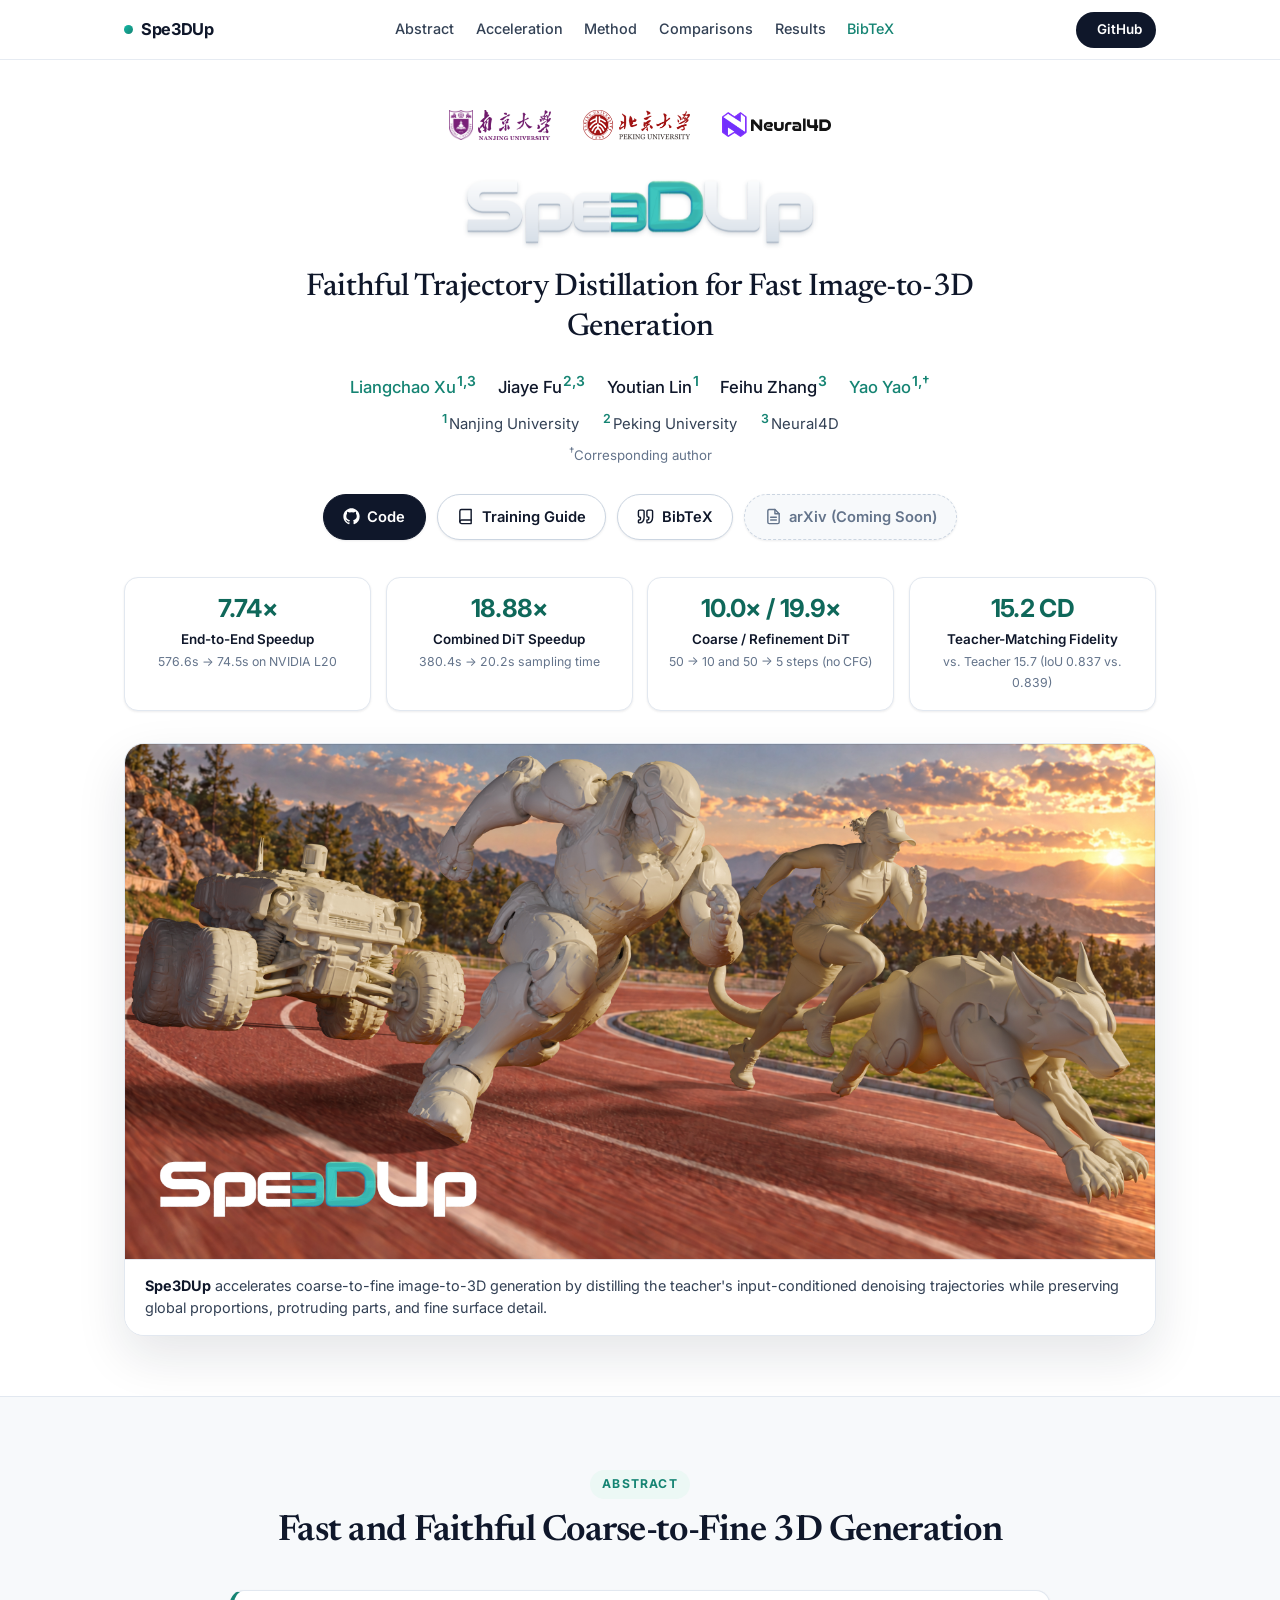
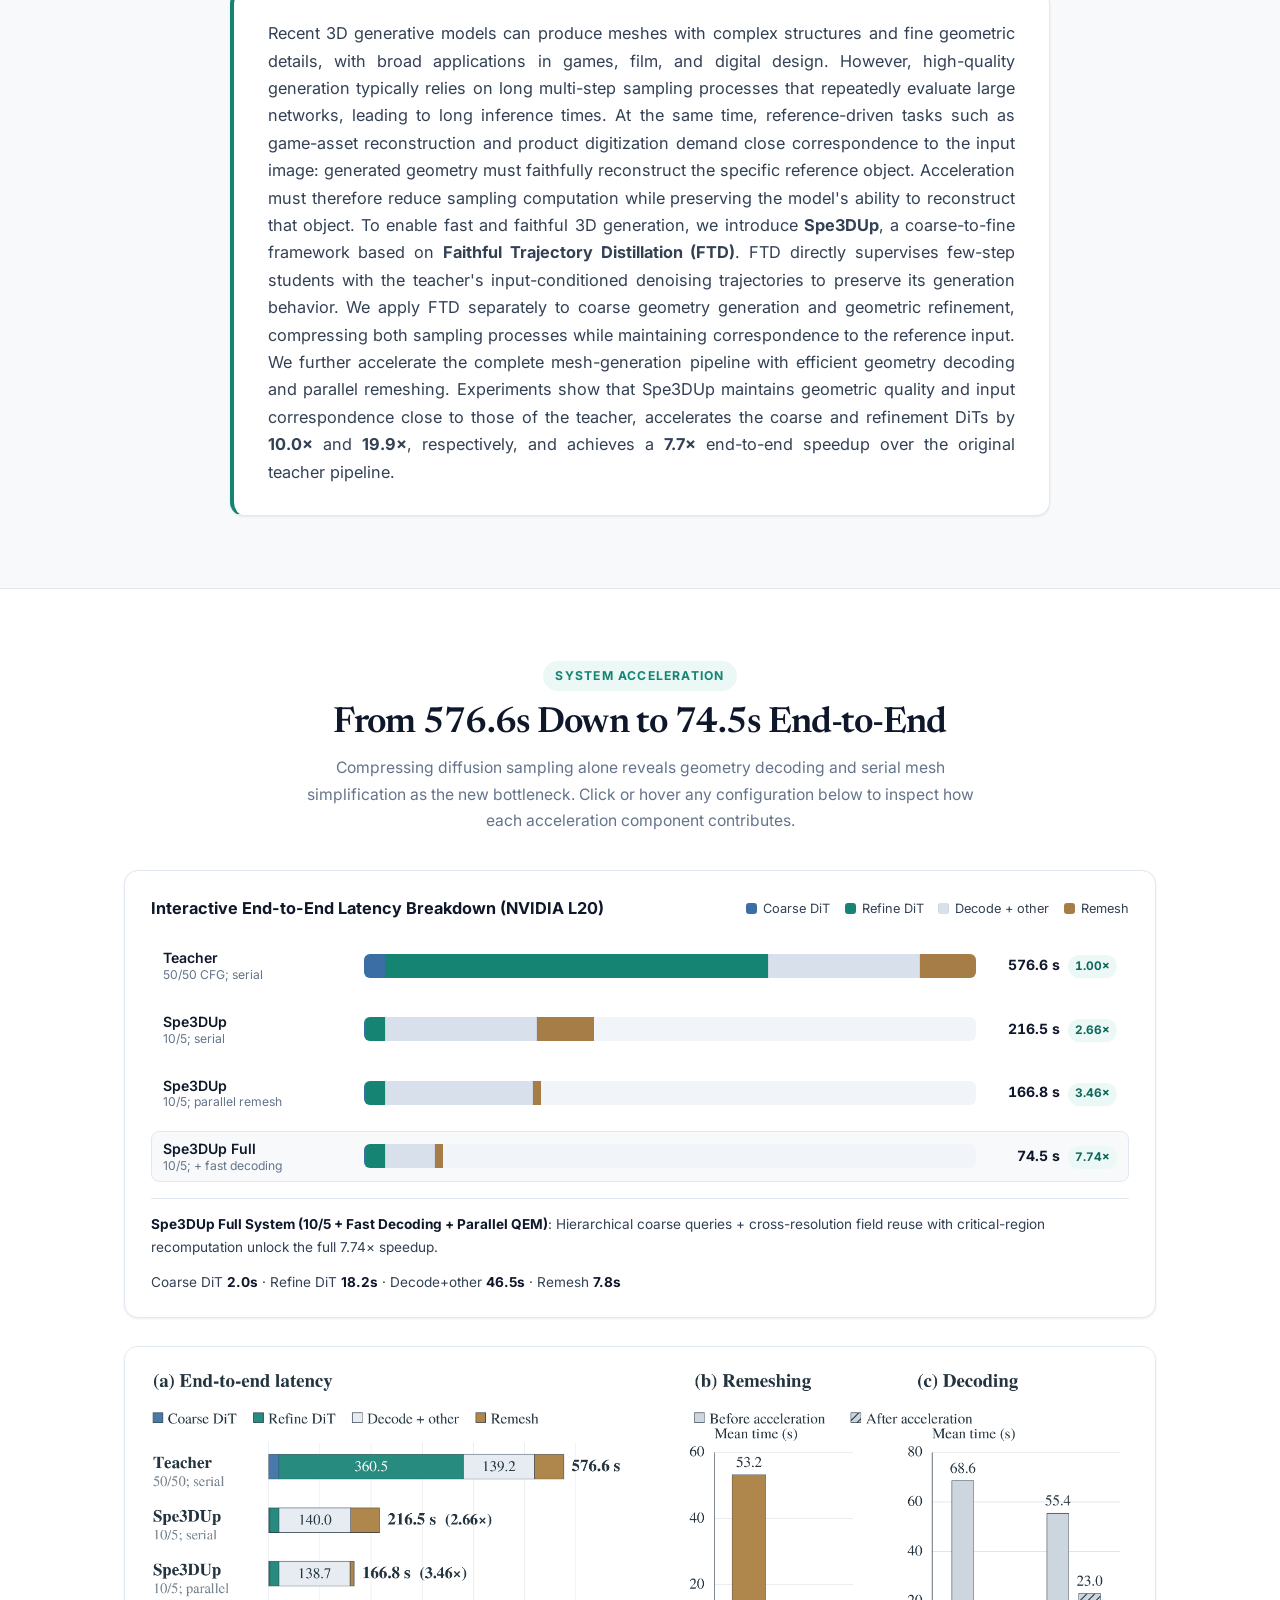
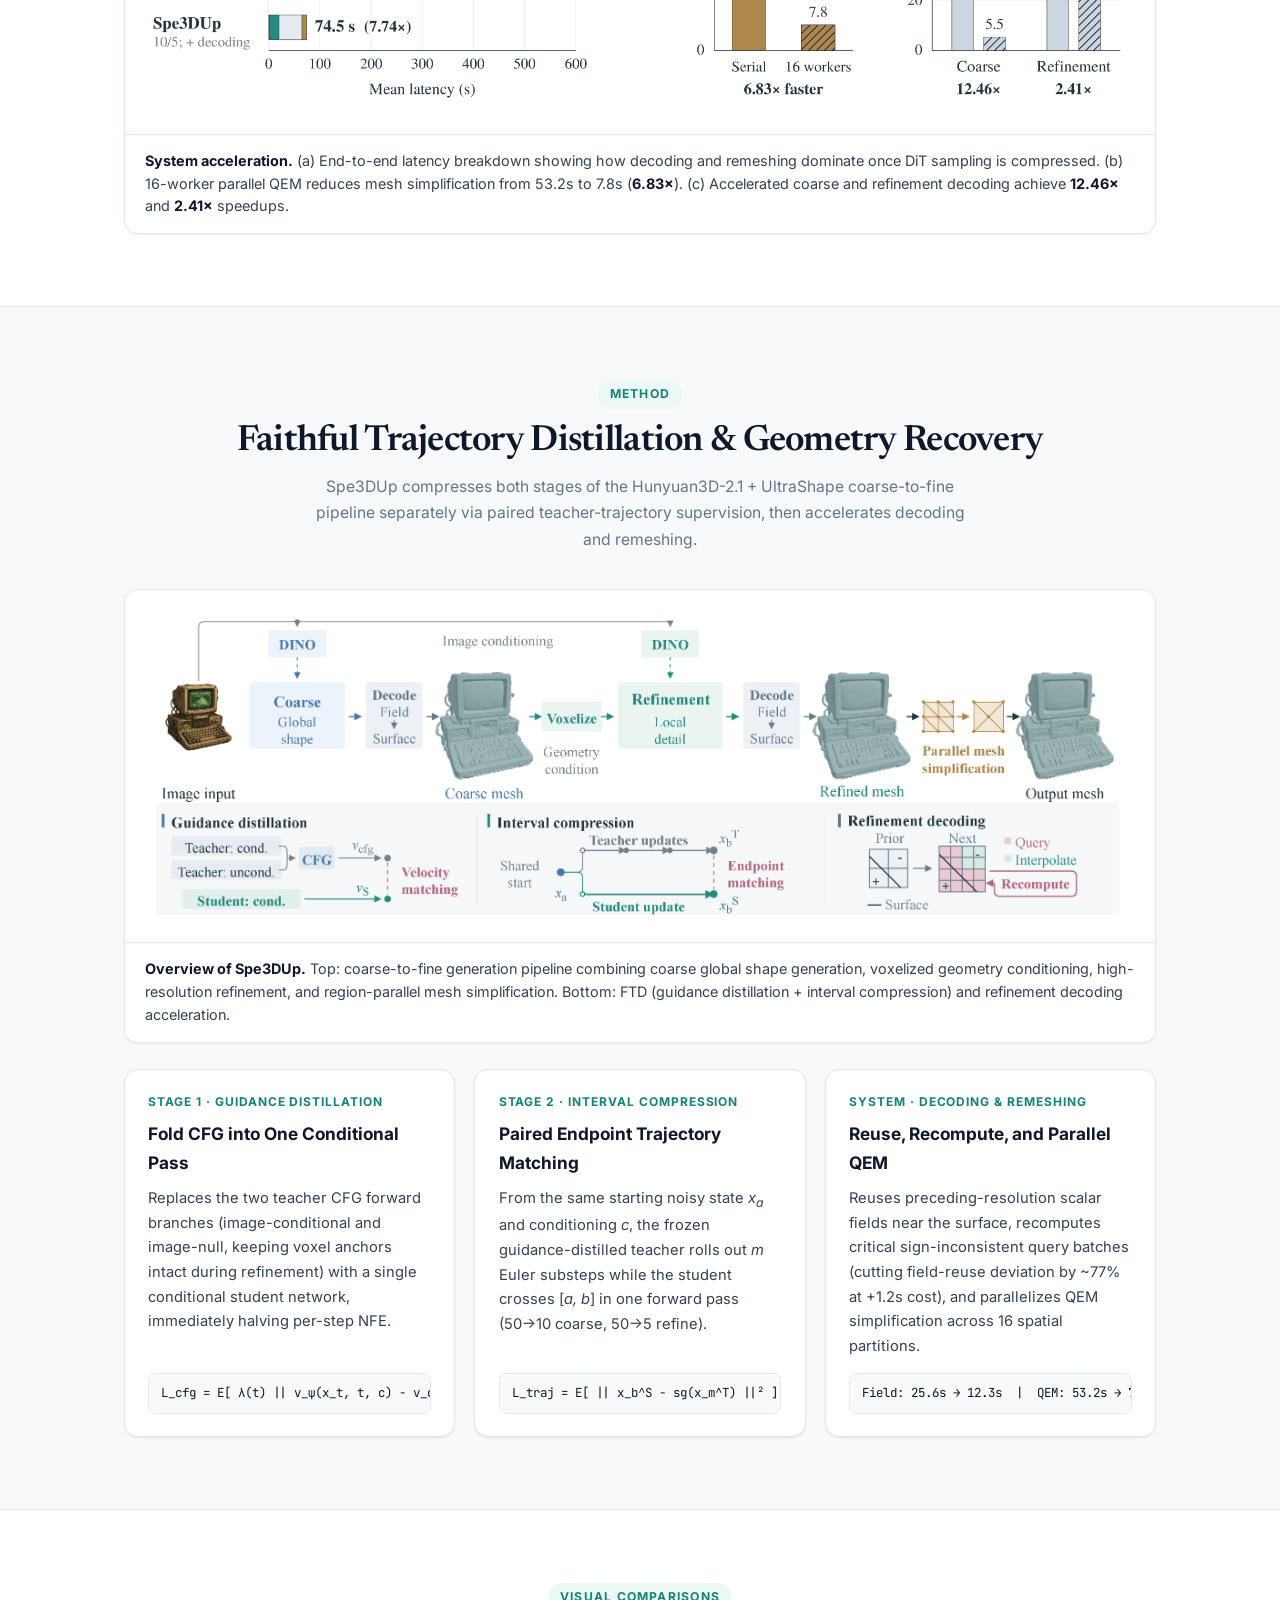
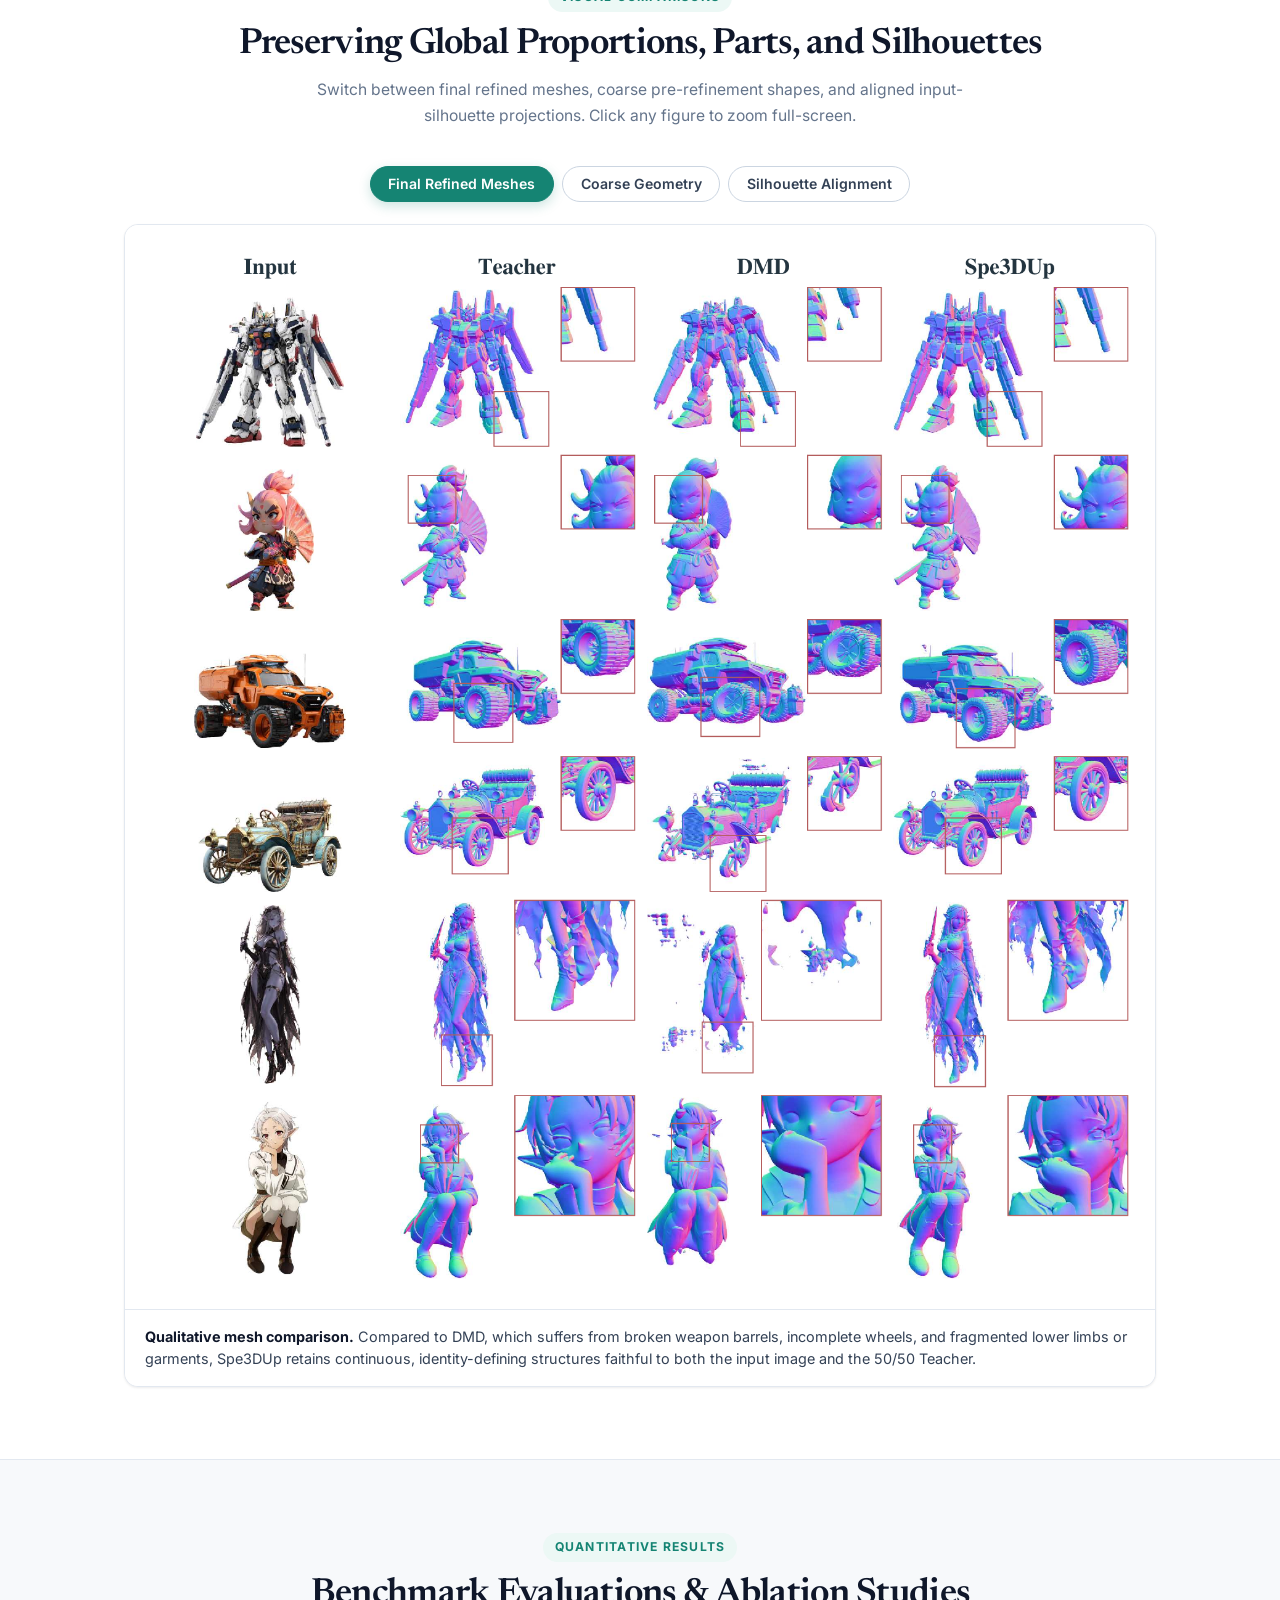
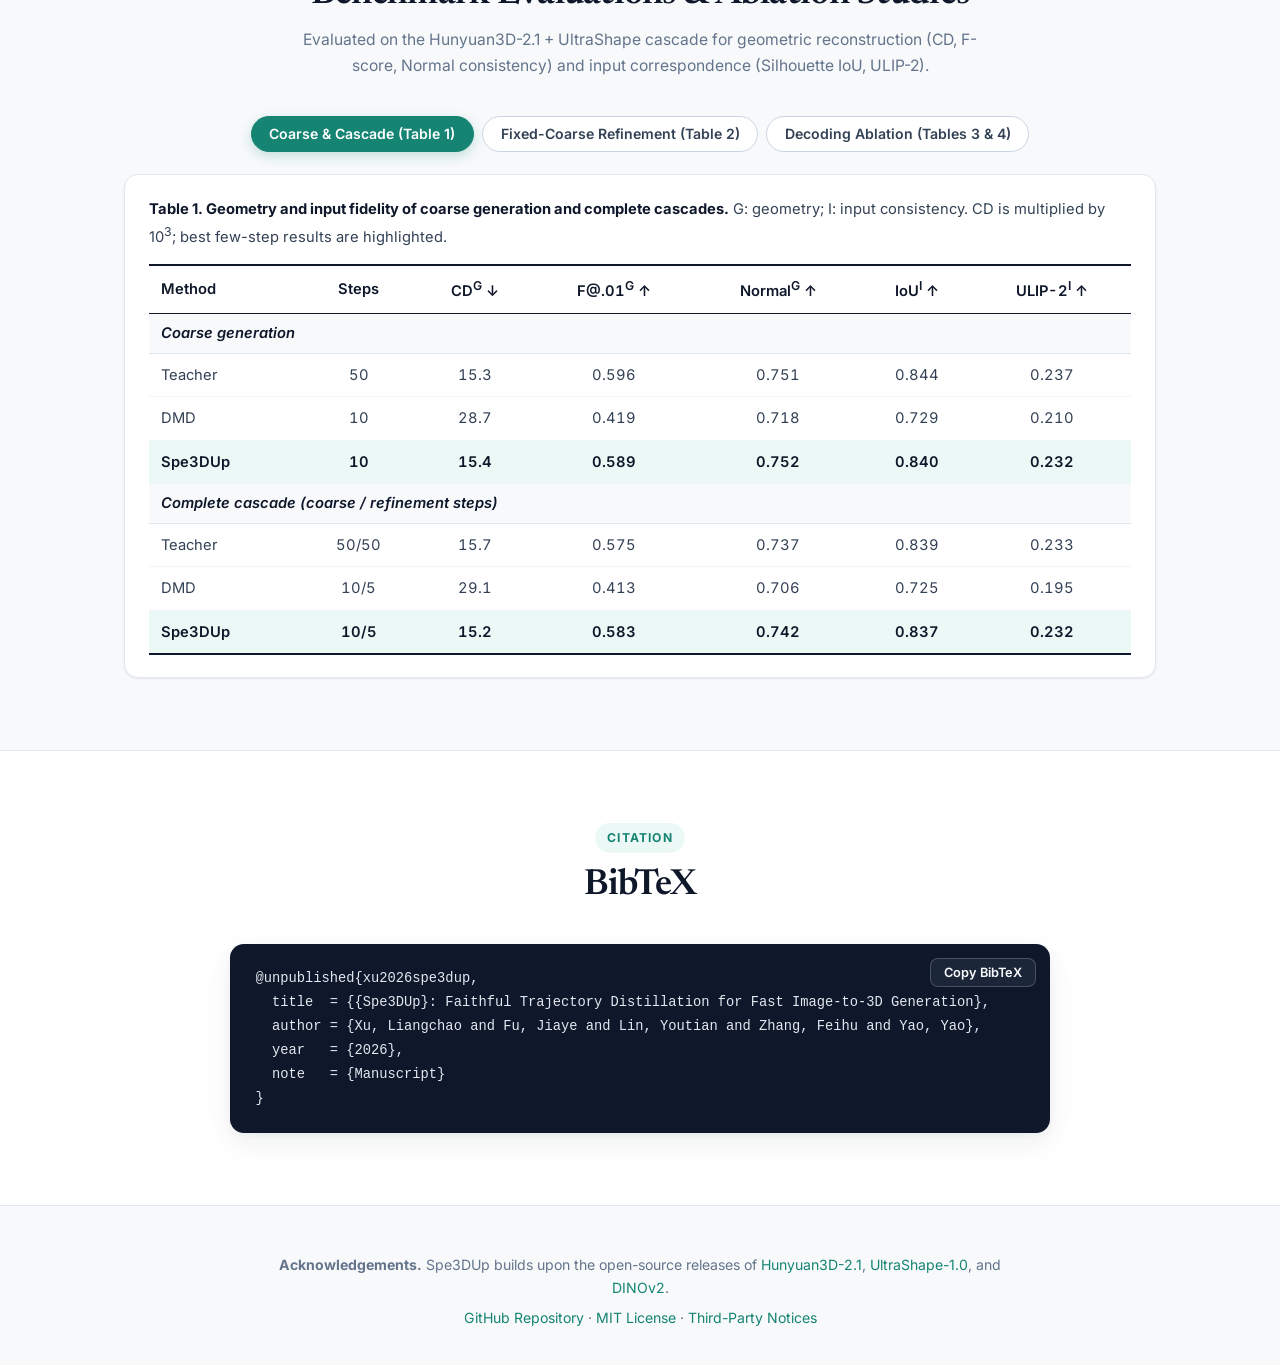
==== Spe3DUp/index.html @ 024cb01d "Add Spe3DUp project page and publication entry" ====
<!DOCTYPE html>
<html lang="en">
<head>
  <meta charset="UTF-8">
  <meta name="viewport" content="width=device-width, initial-scale=1.0">
  <title>Spe3DUp: Faithful Trajectory Distillation for Fast Image-to-3D Generation</title>
  <meta name="description" content="Spe3DUp accelerates coarse-to-fine Image-to-3D mesh generation by 7.74x end-to-end via Faithful Trajectory Distillation, fast geometry decoding, and parallel QEM simplification.">
  <meta property="og:title" content="Spe3DUp: Faithful Trajectory Distillation for Fast Image-to-3D Generation">
  <meta property="og:description" content="10.0x coarse DiT, 19.9x refinement DiT, and 7.74x end-to-end Image-to-3D speedup while faithfully preserving input geometry and silhouettes.">
  <meta property="og:image" content="static/images/teaser.jpg">
  <link rel="shortcut icon" href="../images/favicon/favicon.ico" type="image/x-icon">
  <link rel="preconnect" href="https://fonts.googleapis.com">
  <link rel="preconnect" href="https://fonts.gstatic.com" crossorigin>
  <link href="https://fonts.googleapis.com/css2?family=Inter:wght@400;500;600;700&family=JetBrains+Mono:wght@400;500&family=Newsreader:ital,opsz,wght@0,6..72,500;0,6..72,600;1,6..72,400&display=swap" rel="stylesheet">
  <link rel="stylesheet" href="static/css/style.css">
</head>
<body>

  <!-- Sticky Navigation -->
  <nav class="site-nav" aria-label="Primary">
    <div class="nav-inner">
      <a href="#top" class="nav-brand">
        <span class="nav-brand-dot" aria-hidden="true"></span>
        <span>Spe3DUp</span>
      </a>
      <div class="nav-links">
        <a href="#abstract">Abstract</a>
        <a href="#efficiency">Acceleration</a>
        <a href="#method">Method</a>
        <a href="#comparisons">Comparisons</a>
        <a href="#results">Results</a>
        <a href="#bibtex">BibTeX</a>
      </div>
      <a class="nav-cta" href="https://github.com/KevinXu11155/Spe3DUp" target="_blank" rel="noopener">
        <svg viewBox="0 0 24 24" fill="currentColor" aria-hidden="true"><path d="M12 .5C5.65.5.5 5.65.5 12c0 5.08 3.29 9.39 7.86 10.91.58.11.79-.25.79-.56 0-.27-.01-1.18-.02-2.14-3.2.7-3.88-1.36-3.88-1.36-.52-1.33-1.28-1.69-1.28-1.69-1.05-.72.08-.7.08-.7 1.16.08 1.77 1.19 1.77 1.19 1.03 1.77 2.7 1.26 3.36.96.1-.75.4-1.26.73-1.55-2.55-.29-5.24-1.28-5.24-5.69 0-1.26.45-2.29 1.19-3.09-.12-.29-.52-1.46.11-3.05 0 0 .97-.31 3.18 1.18a11.08 11.08 0 0 1 5.79 0c2.21-1.49 3.18-1.18 3.18-1.18.63 1.59.23 2.76.11 3.05.74.8 1.19 1.83 1.19 3.09 0 4.42-2.7 5.39-5.27 5.68.42.36.78 1.06.78 2.14 0 1.55-.01 2.79-.01 3.17 0 .31.21.67.8.56A11.51 11.51 0 0 0 23.5 12C23.5 5.65 18.35.5 12 .5z"/></svg>
        GitHub
      </a>
    </div>
  </nav>

  <!-- Hero Section -->
  <header id="top" class="hero">
    <div class="container">
      <div class="logo-strip" aria-label="Affiliations">
        <span class="logo-group">
          <img src="static/images/logos/nju-seal.png" alt="Nanjing University seal">
          <img src="static/images/logos/nju-name.png" alt="Nanjing University">
        </span>
        <img src="static/images/logos/pku.png" alt="Peking University">
        <img class="logo-neural4d" src="static/images/logos/neural4d.png" alt="Neural4D">
      </div>

      <div class="hero-wordmark">
        <img src="static/images/wordmark.png" alt="Spe3DUp">
      </div>

      <h1 class="hero-subtitle">Faithful Trajectory Distillation for Fast Image-to-3D Generation</h1>

      <div class="authors">
        <span><a href="https://kevinxu11155.github.io/">Liangchao Xu</a><sup>1,3</sup></span>
        <span>Jiaye Fu<sup>2,3</sup></span>
        <span>Youtian Lin<sup>1</sup></span>
        <span>Feihu Zhang<sup>3</sup></span>
        <span><a href="https://yoyo000.github.io">Yao Yao</a><sup>1,&dagger;</sup></span>
      </div>

      <div class="affiliations">
        <span><sup>1</sup>Nanjing University</span>
        <span><sup>2</sup>Peking University</span>
        <span><sup>3</sup>Neural4D</span>
      </div>
      <p class="corresponding-note"><sup>&dagger;</sup>Corresponding author</p>

      <div class="action-buttons">
        <a class="btn btn-primary" href="https://github.com/KevinXu11155/Spe3DUp" target="_blank" rel="noopener">
          <svg viewBox="0 0 24 24" fill="currentColor" aria-hidden="true"><path d="M12 .5C5.65.5.5 5.65.5 12c0 5.08 3.29 9.39 7.86 10.91.58.11.79-.25.79-.56 0-.27-.01-1.18-.02-2.14-3.2.7-3.88-1.36-3.88-1.36-.52-1.33-1.28-1.69-1.28-1.69-1.05-.72.08-.7.08-.7 1.16.08 1.77 1.19 1.77 1.19 1.03 1.77 2.7 1.26 3.36.96.1-.75.4-1.26.73-1.55-2.55-.29-5.24-1.28-5.24-5.69 0-1.26.45-2.29 1.19-3.09-.12-.29-.52-1.46.11-3.05 0 0 .97-.31 3.18 1.18a11.08 11.08 0 0 1 5.79 0c2.21-1.49 3.18-1.18 3.18-1.18.63 1.59.23 2.76.11 3.05.74.8 1.19 1.83 1.19 3.09 0 4.42-2.7 5.39-5.27 5.68.42.36.78 1.06.78 2.14 0 1.55-.01 2.79-.01 3.17 0 .31.21.67.8.56A11.51 11.51 0 0 0 23.5 12C23.5 5.65 18.35.5 12 .5z"/></svg>
          Code
        </a>
        <a class="btn" href="https://github.com/KevinXu11155/Spe3DUp/blob/main/docs/TRAINING.md" target="_blank" rel="noopener">
          <svg viewBox="0 0 24 24" fill="none" stroke="currentColor" stroke-width="2" stroke-linecap="round" stroke-linejoin="round" aria-hidden="true"><path d="M4 19.5A2.5 2.5 0 0 1 6.5 17H20"/><path d="M6.5 2H20v20H6.5A2.5 2.5 0 0 1 4 19.5v-15A2.5 2.5 0 0 1 6.5 2z"/></svg>
          Training Guide
        </a>
        <a class="btn" href="#bibtex">
          <svg viewBox="0 0 24 24" fill="none" stroke="currentColor" stroke-width="2" stroke-linecap="round" stroke-linejoin="round" aria-hidden="true"><path d="M3 21c3 0 7-1 7-8V5c0-1.25-.756-2.017-2-2H4c-1.25 0-2 .75-2 1.972V11c0 1.25.75 2 2 2 1 0 1 0 1 1v1c0 1-1 2-2 2s-1 .008-1 1.031V20c0 1 0 1 1 1z"/><path d="M15 21c3 0 7-1 7-8V5c0-1.25-.757-2.017-2-2h-4c-1.25 0-2 .75-2 1.972V11c0 1.25.75 2 2 2h.75c0 2.25.25 4-2.75 4v3c0 1 0 1 1 1z"/></svg>
          BibTeX
        </a>
        <span class="btn btn-muted" title="arXiv link will be added upon posting">
          <svg viewBox="0 0 24 24" fill="none" stroke="currentColor" stroke-width="2" stroke-linecap="round" stroke-linejoin="round" aria-hidden="true"><path d="M14 2H6a2 2 0 0 0-2 2v16a2 2 0 0 0 2 2h12a2 2 0 0 0 2-2V8z"/><polyline points="14 2 14 8 20 8"/><line x1="16" y1="13" x2="8" y2="13"/><line x1="16" y1="17" x2="8" y2="17"/></svg>
          arXiv (Coming Soon)
        </span>
      </div>

      <!-- Headline Metrics -->
      <div class="kpi-grid">
        <div class="kpi-card">
          <div class="kpi-value">7.74&times;</div>
          <div class="kpi-label">End-to-End Speedup</div>
          <div class="kpi-sub">576.6s &rarr; 74.5s on NVIDIA L20</div>
        </div>
        <div class="kpi-card">
          <div class="kpi-value">18.88&times;</div>
          <div class="kpi-label">Combined DiT Speedup</div>
          <div class="kpi-sub">380.4s &rarr; 20.2s sampling time</div>
        </div>
        <div class="kpi-card">
          <div class="kpi-value">10.0&times; / 19.9&times;</div>
          <div class="kpi-label">Coarse / Refinement DiT</div>
          <div class="kpi-sub">50 &rarr; 10 and 50 &rarr; 5 steps (no CFG)</div>
        </div>
        <div class="kpi-card">
          <div class="kpi-value">15.2 CD</div>
          <div class="kpi-label">Teacher-Matching Fidelity</div>
          <div class="kpi-sub">vs. Teacher 15.7 (IoU 0.837 vs. 0.839)</div>
        </div>
      </div>

      <!-- Teaser -->
      <figure class="teaser-frame" style="margin: 0;">
        <img
          src="static/images/teaser.jpg"
          alt="Spe3DUp generated high-fidelity 3D meshes racing on a track"
          data-zoomable
          data-caption="Spe3DUp: Faithful Trajectory Distillation for Fast Image-to-3D Generation. High-fidelity meshes produced in 10 coarse + 5 refinement steps without runtime CFG."
        >
        <figcaption class="figure-caption">
          <strong>Spe3DUp</strong> accelerates coarse-to-fine image-to-3D generation by distilling the teacher's input-conditioned denoising trajectories while preserving global proportions, protruding parts, and fine surface detail.
        </figcaption>
      </figure>
    </div>
  </header>

  <!-- Abstract -->
  <section id="abstract" class="section section-alt">
    <div class="container">
      <div class="section-header">
        <span class="section-eyebrow">Abstract</span>
        <h2 class="section-title">Fast and Faithful Coarse-to-Fine 3D Generation</h2>
      </div>
      <div class="prose abstract-card">
        <p>
          Recent 3D generative models can produce meshes with complex structures and fine geometric details, with broad applications in games, film, and digital design. However, high-quality generation typically relies on long multi-step sampling processes that repeatedly evaluate large networks, leading to long inference times. At the same time, reference-driven tasks such as game-asset reconstruction and product digitization demand close correspondence to the input image: generated geometry must faithfully reconstruct the specific reference object. Acceleration must therefore reduce sampling computation while preserving the model's ability to reconstruct that object. To enable fast and faithful 3D generation, we introduce <strong>Spe3DUp</strong>, a coarse-to-fine framework based on <strong>Faithful Trajectory Distillation (FTD)</strong>. FTD directly supervises few-step students with the teacher's input-conditioned denoising trajectories to preserve its generation behavior. We apply FTD separately to coarse geometry generation and geometric refinement, compressing both sampling processes while maintaining correspondence to the reference input. We further accelerate the complete mesh-generation pipeline with efficient geometry decoding and parallel remeshing. Experiments show that Spe3DUp maintains geometric quality and input correspondence close to those of the teacher, accelerates the coarse and refinement DiTs by <strong>10.0&times;</strong> and <strong>19.9&times;</strong>, respectively, and achieves a <strong>7.7&times;</strong> end-to-end speedup over the original teacher pipeline.
        </p>
      </div>
    </div>
  </section>

  <!-- System Acceleration -->
  <section id="efficiency" class="section">
    <div class="container">
      <div class="section-header">
        <span class="section-eyebrow">System Acceleration</span>
        <h2 class="section-title">From 576.6s Down to 74.5s End-to-End</h2>
        <p class="section-desc">
          Compressing diffusion sampling alone reveals geometry decoding and serial mesh simplification as the new bottleneck. Click or hover any configuration below to inspect how each acceleration component contributes.
        </p>
      </div>

      <div class="efficiency-grid">
        <!-- Interactive Stacked Bar Inspector -->
        <div class="latency-widget">
          <div class="latency-widget-head">
            <h3 class="latency-widget-title">Interactive End-to-End Latency Breakdown (NVIDIA L20)</h3>
            <div class="latency-legend">
              <span class="legend-item"><span class="legend-swatch seg-coarse"></span>Coarse DiT</span>
              <span class="legend-item"><span class="legend-swatch seg-refine"></span>Refine DiT</span>
              <span class="legend-item"><span class="legend-swatch seg-decode"></span>Decode + other</span>
              <span class="legend-item"><span class="legend-swatch seg-remesh"></span>Remesh</span>
            </div>
          </div>

          <div class="latency-rows">
            <div class="latency-row" data-latency-id="teacher">
              <div class="latency-row-label">Teacher <span>50/50 CFG; serial</span></div>
              <div class="latency-track">
                <div class="latency-seg seg-coarse" style="width: 3.45%;"></div>
                <div class="latency-seg seg-refine" style="width: 62.52%;"></div>
                <div class="latency-seg seg-decode" style="width: 24.80%;"></div>
                <div class="latency-seg seg-remesh" style="width: 9.23%;"></div>
              </div>
              <div class="latency-total">576.6 s <span class="speedup-pill">1.00&times;</span></div>
            </div>

            <div class="latency-row" data-latency-id="serial">
              <div class="latency-row-label">Spe3DUp <span>10/5; serial</span></div>
              <div class="latency-track">
                <div class="latency-seg seg-coarse" style="width: 0.35%;"></div>
                <div class="latency-seg seg-refine" style="width: 3.16%;"></div>
                <div class="latency-seg seg-decode" style="width: 24.82%;"></div>
                <div class="latency-seg seg-remesh" style="width: 9.23%;"></div>
              </div>
              <div class="latency-total">216.5 s <span class="speedup-pill">2.66&times;</span></div>
            </div>

            <div class="latency-row" data-latency-id="parallel">
              <div class="latency-row-label">Spe3DUp <span>10/5; parallel remesh</span></div>
              <div class="latency-track">
                <div class="latency-seg seg-coarse" style="width: 0.35%;"></div>
                <div class="latency-seg seg-refine" style="width: 3.16%;"></div>
                <div class="latency-seg seg-decode" style="width: 24.07%;"></div>
                <div class="latency-seg seg-remesh" style="width: 1.35%;"></div>
              </div>
              <div class="latency-total">166.8 s <span class="speedup-pill">3.46&times;</span></div>
            </div>

            <div class="latency-row is-selected" data-latency-id="full">
              <div class="latency-row-label">Spe3DUp Full <span>10/5; + fast decoding</span></div>
              <div class="latency-track">
                <div class="latency-seg seg-coarse" style="width: 0.35%;"></div>
                <div class="latency-seg seg-refine" style="width: 3.16%;"></div>
                <div class="latency-seg seg-decode" style="width: 8.06%;"></div>
                <div class="latency-seg seg-remesh" style="width: 1.35%;"></div>
              </div>
              <div class="latency-total">74.5 s <span class="speedup-pill">7.74&times;</span></div>
            </div>
          </div>

          <div id="latency-detail" class="latency-detail"></div>
        </div>

        <!-- Paper Latency Figure -->
        <figure class="figure-card" style="margin: 0;">
          <div class="figure-img-wrap">
            <img
              src="static/images/latency_breakdown.png"
              alt="System acceleration breakdown: end-to-end latency, remeshing, and decoding time"
              data-zoomable
              data-caption="System acceleration. (a) End-to-end latency breakdown on NVIDIA L20. (b) Parallel QEM mesh simplification (6.83x faster with 16 workers). (c) Coarse (12.46x) and refinement (2.41x) decoding acceleration."
            >
          </div>
          <figcaption class="figure-caption">
            <strong>System acceleration.</strong> (a) End-to-end latency breakdown showing how decoding and remeshing dominate once DiT sampling is compressed. (b) 16-worker parallel QEM reduces mesh simplification from 53.2s to 7.8s (<strong>6.83&times;</strong>). (c) Accelerated coarse and refinement decoding achieve <strong>12.46&times;</strong> and <strong>2.41&times;</strong> speedups.
          </figcaption>
        </figure>
      </div>
    </div>
  </section>

  <!-- Method -->
  <section id="method" class="section section-alt">
    <div class="container">
      <div class="section-header">
        <span class="section-eyebrow">Method</span>
        <h2 class="section-title">Faithful Trajectory Distillation &amp; Geometry Recovery</h2>
        <p class="section-desc">
          Spe3DUp compresses both stages of the Hunyuan3D-2.1 + UltraShape coarse-to-fine pipeline separately via paired teacher-trajectory supervision, then accelerates decoding and remeshing.
        </p>
      </div>

      <figure class="figure-card" style="margin: 0;">
        <div class="figure-img-wrap">
          <img
            src="static/images/pipeline.png"
            alt="Overview of Spe3DUp coarse-to-fine pipeline, FTD, and refinement decoding"
            data-zoomable
            data-caption="Overview of Spe3DUp. Top: two-stage coarse-to-fine generation pipeline with parallel mesh simplification. Bottom: Phase 1 guidance distillation, Phase 2 interval compression, and cross-resolution refinement decoding."
          >
        </div>
        <figcaption class="figure-caption">
          <strong>Overview of Spe3DUp.</strong> Top: coarse-to-fine generation pipeline combining coarse global shape generation, voxelized geometry conditioning, high-resolution refinement, and region-parallel mesh simplification. Bottom: FTD (guidance distillation + interval compression) and refinement decoding acceleration.
        </figcaption>
      </figure>

      <div class="method-cards">
        <div class="method-card">
          <span class="method-step">Stage 1 &middot; Guidance Distillation</span>
          <h3>Fold CFG into One Conditional Pass</h3>
          <p>
            Replaces the two teacher CFG forward branches (image-conditional and image-null, keeping voxel anchors intact during refinement) with a single conditional student network, immediately halving per-step NFE.
          </p>
          <div class="formula-box">L_cfg = E[ &lambda;(t) || v_&psi;(x_t, t, c) &minus; v_cfg(x_t, t, c) ||&sup2; ]</div>
        </div>

        <div class="method-card">
          <span class="method-step">Stage 2 &middot; Interval Compression</span>
          <h3>Paired Endpoint Trajectory Matching</h3>
          <p>
            From the same starting noisy state <em>x<sub>a</sub></em> and conditioning <em>c</em>, the frozen guidance-distilled teacher rolls out <em>m</em> Euler substeps while the student crosses [<em>a, b</em>] in one forward pass (50&rarr;10 coarse, 50&rarr;5 refine).
          </p>
          <div class="formula-box">L_traj = E[ || x_b^S &minus; sg(x_m^T) ||&sup2; ]</div>
        </div>

        <div class="method-card">
          <span class="method-step">System &middot; Decoding &amp; Remeshing</span>
          <h3>Reuse, Recompute, and Parallel QEM</h3>
          <p>
            Reuses preceding-resolution scalar fields near the surface, recomputes critical sign-inconsistent query batches (cutting field-reuse deviation by ~77% at +1.2s cost), and parallelizes QEM simplification across 16 spatial partitions.
          </p>
          <div class="formula-box">Field: 25.6s &rarr; 12.3s &nbsp;|&nbsp; QEM: 53.2s &rarr; 7.8s</div>
        </div>
      </div>
    </div>
  </section>

  <!-- Visual & Qualitative Comparisons -->
  <section id="comparisons" class="section">
    <div class="container" data-tab-group>
      <div class="section-header">
        <span class="section-eyebrow">Visual Comparisons</span>
        <h2 class="section-title">Preserving Global Proportions, Parts, and Silhouettes</h2>
        <p class="section-desc">
          Switch between final refined meshes, coarse pre-refinement shapes, and aligned input-silhouette projections. Click any figure to zoom full-screen.
        </p>
      </div>

      <div class="tabs" role="tablist">
        <button class="tab-btn is-active" role="tab" aria-selected="true" data-tab-target="qual-final">Final Refined Meshes</button>
        <button class="tab-btn" role="tab" aria-selected="false" data-tab-target="qual-coarse">Coarse Geometry</button>
        <button class="tab-btn" role="tab" aria-selected="false" data-tab-target="qual-silhouette">Silhouette Alignment</button>
      </div>

      <div class="tab-panel is-active" data-tab-panel="qual-final">
        <figure class="figure-card" style="margin: 0;">
          <div class="figure-img-wrap">
            <img
              src="static/images/qualitative_main.png"
              alt="Qualitative mesh comparison of Teacher, DMD, and Spe3DUp with close-ups"
              data-zoomable
              data-caption="Qualitative mesh comparison. Normal renderings of final meshes and close-ups of boxed regions comparing Teacher (50/50), DMD (10/5), and Spe3DUp (10/5)."
            >
          </div>
          <figcaption class="figure-caption">
            <strong>Qualitative mesh comparison.</strong> Compared to DMD, which suffers from broken weapon barrels, incomplete wheels, and fragmented lower limbs or garments, Spe3DUp retains continuous, identity-defining structures faithful to both the input image and the 50/50 Teacher.
          </figcaption>
        </figure>
      </div>

      <div class="tab-panel" data-tab-panel="qual-coarse">
        <figure class="figure-card" style="margin: 0;">
          <div class="figure-img-wrap">
            <img
              src="static/images/coarse_comparison.png"
              alt="Coarse geometry comparison before refinement"
              data-zoomable
              data-caption="Coarse geometry comparison before refinement. Normal renderings comparing Teacher (50 steps), DMD (10 steps), and Spe3DUp (10 steps)."
            >
          </div>
          <figcaption class="figure-caption">
            <strong>Coarse geometry comparison (before refinement).</strong> Structural omissions in DMD—such as weakened protruding features and missing wheel structures—already appear during coarse generation. FTD preserves a faithful coarse support for UltraShape refinement.
          </figcaption>
        </figure>
      </div>

      <div class="tab-panel" data-tab-panel="qual-silhouette">
        <figure class="figure-card" style="margin: 0;">
          <div class="figure-img-wrap">
            <img
              src="static/images/input_alignment.png"
              alt="Input-silhouette comparison after pose and scale alignment"
              data-zoomable
              data-caption="Input-silhouette comparison after pose and scale alignment. Red outlines indicate the input silhouette; teal regions show the projected mesh."
            >
          </div>
          <figcaption class="figure-caption">
            <strong>Input-silhouette comparison after pose and scale alignment.</strong> Red outlines denote the reference input silhouette; teal regions show the projected mesh. Spe3DUp closely tracks the input's proportions and extremities across Character, Animal, Vehicle, and Mechanical categories.
          </figcaption>
        </figure>
      </div>
    </div>
  </section>

  <!-- Quantitative Results -->
  <section id="results" class="section section-alt">
    <div class="container" data-tab-group>
      <div class="section-header">
        <span class="section-eyebrow">Quantitative Results</span>
        <h2 class="section-title">Benchmark Evaluations &amp; Ablation Studies</h2>
        <p class="section-desc">
          Evaluated on the Hunyuan3D-2.1 + UltraShape cascade for geometric reconstruction (CD, F-score, Normal consistency) and input correspondence (Silhouette IoU, ULIP-2).
        </p>
      </div>

      <div class="tabs" role="tablist">
        <button class="tab-btn is-active" role="tab" aria-selected="true" data-tab-target="res-main">Coarse &amp; Cascade (Table 1)</button>
        <button class="tab-btn" role="tab" aria-selected="false" data-tab-target="res-refine">Fixed-Coarse Refinement (Table 2)</button>
        <button class="tab-btn" role="tab" aria-selected="false" data-tab-target="res-decode">Decoding Ablation (Tables 3 &amp; 4)</button>
      </div>

      <!-- Table 1 -->
      <div class="tab-panel is-active" data-tab-panel="res-main">
        <div class="table-wrap">
          <p class="table-caption">
            <strong>Table 1. Geometry and input fidelity of coarse generation and complete cascades.</strong>
            G: geometry; I: input consistency. CD is multiplied by 10<sup>3</sup>; best few-step results are highlighted.
          </p>
          <table class="acad">
            <thead>
              <tr>
                <th>Method</th>
                <th>Steps</th>
                <th>CD<sup>G</sup> &darr;</th>
                <th>F@.01<sup>G</sup> &uarr;</th>
                <th>Normal<sup>G</sup> &uarr;</th>
                <th>IoU<sup>I</sup> &uarr;</th>
                <th>ULIP-2<sup>I</sup> &uarr;</th>
              </tr>
            </thead>
            <tbody>
              <tr class="group-row"><td colspan="7">Coarse generation</td></tr>
              <tr>
                <td>Teacher</td><td>50</td><td>15.3</td><td>0.596</td><td>0.751</td><td>0.844</td><td>0.237</td>
              </tr>
              <tr>
                <td>DMD</td><td>10</td><td>28.7</td><td>0.419</td><td>0.718</td><td>0.729</td><td>0.210</td>
              </tr>
              <tr class="highlight-row">
                <td>Spe3DUp</td><td>10</td><td>15.4</td><td>0.589</td><td>0.752</td><td>0.840</td><td>0.232</td>
              </tr>
              <tr class="group-row"><td colspan="7">Complete cascade (coarse / refinement steps)</td></tr>
              <tr>
                <td>Teacher</td><td>50/50</td><td>15.7</td><td>0.575</td><td>0.737</td><td>0.839</td><td>0.233</td>
              </tr>
              <tr>
                <td>DMD</td><td>10/5</td><td>29.1</td><td>0.413</td><td>0.706</td><td>0.725</td><td>0.195</td>
              </tr>
              <tr class="highlight-row">
                <td>Spe3DUp</td><td>10/5</td><td>15.2</td><td>0.583</td><td>0.742</td><td>0.837</td><td>0.232</td>
              </tr>
            </tbody>
          </table>
        </div>
      </div>

      <!-- Table 2 -->
      <div class="tab-panel" data-tab-panel="res-refine">
        <div class="table-wrap prose">
          <p class="table-caption">
            <strong>Table 2. Refinement with fixed teacher coarse geometry.</strong>
            Supplying every refiner with the same teacher coarse mesh isolates refinement fidelity. CD is multiplied by 10<sup>3</sup>.
          </p>
          <table class="acad">
            <thead>
              <tr>
                <th>Refiner</th>
                <th>Steps</th>
                <th>CD<sup>G</sup> &darr;</th>
                <th>F@.01<sup>G</sup> &uarr;</th>
                <th>ULIP-2<sup>I</sup> &uarr;</th>
              </tr>
            </thead>
            <tbody>
              <tr>
                <td>Teacher</td><td>50</td><td>15.7</td><td>0.575</td><td>0.233</td>
              </tr>
              <tr>
                <td>DMD</td><td>5</td><td>15.9</td><td>0.572</td><td>0.213</td>
              </tr>
              <tr class="highlight-row">
                <td>Spe3DUp</td><td>5</td><td>15.4</td><td>0.580</td><td>0.235</td>
              </tr>
            </tbody>
          </table>
        </div>
      </div>

      <!-- Tables 3 & 4 -->
      <div class="tab-panel" data-tab-panel="res-decode">
        <div class="table-pair">
          <div class="table-wrap">
            <p class="table-caption">
              <strong>Table 3. Geometric quality of original and accelerated decoding.</strong>
              Reconstruction metrics remain virtually identical after acceleration.
            </p>
            <table class="acad">
              <thead>
                <tr>
                  <th>Decoder</th>
                  <th>CD &darr;</th>
                  <th>F@.01 &uarr;</th>
                  <th>F@.02 &uarr;</th>
                  <th>NC &uarr;</th>
                  <th>HD95 &darr;</th>
                </tr>
              </thead>
              <tbody>
                <tr>
                  <td>Original</td><td>0.0356</td><td>0.2621</td><td>0.4510</td><td>0.5835</td><td>0.1140</td>
                </tr>
                <tr class="highlight-row">
                  <td>Accelerated</td><td>0.0356</td><td>0.2620</td><td>0.4510</td><td>0.5835</td><td>0.1140</td>
                </tr>
              </tbody>
            </table>
          </div>

          <div class="table-wrap">
            <p class="table-caption">
              <strong>Table 4. Refinement decoder configurations.</strong>
              Field-evaluation time on A800; surface dist. is mean symmetric deviation from the reference mesh.
            </p>
            <table class="acad">
              <thead>
                <tr>
                  <th>Configuration</th>
                  <th>Field (s) &darr;</th>
                  <th>Surface dist. (&times;10<sup>&minus;4</sup>) &darr;</th>
                </tr>
              </thead>
              <tbody>
                <tr>
                  <td>Reference</td><td>25.6</td><td>0.00</td>
                </tr>
                <tr>
                  <td>Operator-only</td><td>14.1</td><td>0.55</td>
                </tr>
                <tr>
                  <td>Field reuse</td><td>11.1</td><td>6.59</td>
                </tr>
                <tr class="highlight-row">
                  <td>Recomputation</td><td>12.3</td><td>1.52</td>
                </tr>
              </tbody>
            </table>
          </div>
        </div>
      </div>
    </div>
  </section>

  <!-- BibTeX -->
  <section id="bibtex" class="section">
    <div class="container">
      <div class="section-header">
        <span class="section-eyebrow">Citation</span>
        <h2 class="section-title">BibTeX</h2>
      </div>
      <div class="prose bibtex-box">
        <button id="copy-bibtex" class="copy-btn" type="button">Copy BibTeX</button>
        <pre><code id="bibtex-code">@unpublished{xu2026spe3dup,
  title  = {{Spe3DUp}: Faithful Trajectory Distillation for Fast Image-to-3D Generation},
  author = {Xu, Liangchao and Fu, Jiaye and Lin, Youtian and Zhang, Feihu and Yao, Yao},
  year   = {2026},
  note   = {Manuscript}
}</code></pre>
      </div>
    </div>
  </section>

  <!-- Footer -->
  <footer class="site-footer">
    <div class="container">
      <p>
        <strong>Acknowledgements.</strong> Spe3DUp builds upon the open-source releases of
        <a href="https://github.com/Tencent-Hunyuan/Hunyuan3D-2.1" target="_blank" rel="noopener">Hunyuan3D-2.1</a>,
        <a href="https://github.com/PKU-YuanGroup/UltraShape-1.0" target="_blank" rel="noopener">UltraShape-1.0</a>, and
        <a href="https://github.com/facebookresearch/dinov2" target="_blank" rel="noopener">DINOv2</a>.
      </p>
      <p>
        <a href="https://github.com/KevinXu11155/Spe3DUp" target="_blank" rel="noopener">GitHub Repository</a> &middot;
        <a href="https://github.com/KevinXu11155/Spe3DUp/blob/main/LICENSE.md" target="_blank" rel="noopener">MIT License</a> &middot;
        <a href="https://github.com/KevinXu11155/Spe3DUp/blob/main/THIRD_PARTY.md" target="_blank" rel="noopener">Third-Party Notices</a>
      </p>
    </div>
  </footer>

  <!-- Lightbox Modal -->
  <div id="lightbox" class="lightbox" role="dialog" aria-modal="true" aria-label="Image zoom preview">
    <button id="lightbox-close" class="lightbox-close" type="button" aria-label="Close preview">&times;</button>
    <div class="lightbox-inner">
      <img id="lightbox-img" src="" alt="">
      <div id="lightbox-caption" class="lightbox-caption"></div>
    </div>
  </div>

  <script src="static/js/main.js"></script>
</body>
</html>
---- Spe3DUp/static/css/style.css ----
/* Spe3DUp Project Page Stylesheet
 * Palette harmonized with paper figures:
 *   Teal (#158473)   -> Refinement / Spe3DUp brand accent
 *   Steel (#3b6ea5)  -> Coarse DiT
 *   Bronze (#a67c47) -> Remesh
 *   Slate (#0f172a)  -> Editorial ink
 */

:root {
  --bg: #ffffff;
  --bg-subtle: #f7f9fb;
  --bg-card: #ffffff;
  --ink: #0f172a;
  --ink-secondary: #334155;
  --ink-muted: #64748b;
  --border: #e2e8f0;
  --border-strong: #cbd5e1;

  --teal: #158473;
  --teal-dark: #0f685a;
  --teal-soft: #ecf8f5;
  --steel: #3b6ea5;
  --steel-soft: #eef4fa;
  --bronze: #a67c47;
  --decode-bar: #d8e1eb;

  --radius-sm: 8px;
  --radius-md: 14px;
  --radius-lg: 20px;
  --shadow-sm: 0 1px 3px rgba(15, 23, 42, 0.05), 0 1px 2px rgba(15, 23, 42, 0.03);
  --shadow-md: 0 10px 28px rgba(15, 23, 42, 0.07), 0 2px 6px rgba(15, 23, 42, 0.04);
  --shadow-lg: 0 20px 50px rgba(15, 23, 42, 0.11);

  --max-w: 1080px;
  --max-prose: 820px;
  --font-sans: "Inter", -apple-system, BlinkMacSystemFont, "Segoe UI", Roboto, sans-serif;
  --font-serif: "Newsreader", Georgia, "Times New Roman", serif;
  --font-mono: "JetBrains Mono", ui-monospace, SFMono-Regular, Menlo, monospace;
}

*, *::before, *::after {
  box-sizing: border-box;
}

html {
  scroll-behavior: smooth;
  -webkit-font-smoothing: antialiased;
}

body {
  margin: 0;
  font-family: var(--font-sans);
  color: var(--ink);
  background: var(--bg);
  line-height: 1.68;
  font-size: 16px;
}

img {
  max-width: 100%;
  height: auto;
  display: block;
}

a {
  color: var(--teal);
  text-decoration: none;
  transition: color 0.16s ease;
}

a:hover {
  color: var(--teal-dark);
}

/* Sticky Navigation */
.site-nav {
  position: sticky;
  top: 0;
  z-index: 40;
  background: rgba(255, 255, 255, 0.88);
  backdrop-filter: blur(12px);
  -webkit-backdrop-filter: blur(12px);
  border-bottom: 1px solid rgba(226, 232, 240, 0.85);
}

.nav-inner {
  max-width: var(--max-w);
  margin: 0 auto;
  padding: 0.72rem 1.5rem;
  display: flex;
  align-items: center;
  justify-content: space-between;
  gap: 1rem;
}

.nav-brand {
  display: inline-flex;
  align-items: center;
  gap: 0.5rem;
  font-weight: 700;
  font-size: 1.02rem;
  letter-spacing: -0.02em;
  color: var(--ink);
}

.nav-brand-dot {
  width: 9px;
  height: 9px;
  border-radius: 50%;
  background: linear-gradient(135deg, #14b8a6, #158473);
}

.nav-links {
  display: flex;
  align-items: center;
  gap: 1.35rem;
  font-size: 0.9rem;
  font-weight: 500;
}

.nav-links a {
  color: var(--ink-secondary);
}

.nav-links a:hover,
.nav-links a.active {
  color: var(--teal);
}

.nav-cta {
  display: inline-flex;
  align-items: center;
  gap: 0.4rem;
  padding: 0.42rem 0.9rem;
  border-radius: 999px;
  background: var(--ink);
  color: #ffffff !important;
  font-size: 0.84rem;
  font-weight: 600;
  transition: transform 0.15s ease, background 0.15s ease;
}

.nav-cta:hover {
  background: var(--teal-dark);
  transform: translateY(-1px);
}

/* Containers & Sections */
.container {
  max-width: var(--max-w);
  margin: 0 auto;
  padding: 0 1.5rem;
}

.prose {
  max-width: var(--max-prose);
  margin: 0 auto;
}

.section {
  padding: 4.5rem 0;
}

.section-alt {
  background: var(--bg-subtle);
  border-top: 1px solid var(--border);
  border-bottom: 1px solid var(--border);
}

.section-header {
  text-align: center;
  margin-bottom: 2.25rem;
}

.section-eyebrow {
  display: inline-block;
  font-size: 0.76rem;
  font-weight: 700;
  letter-spacing: 0.1em;
  text-transform: uppercase;
  color: var(--teal);
  background: var(--teal-soft);
  padding: 0.28rem 0.75rem;
  border-radius: 999px;
  margin-bottom: 0.75rem;
}

.section-title {
  margin: 0 0 0.6rem;
  font-family: var(--font-serif);
  font-size: clamp(1.75rem, 3vw, 2.25rem);
  font-weight: 600;
  letter-spacing: -0.02em;
  color: var(--ink);
  line-height: 1.2;
}

.section-desc {
  max-width: 680px;
  margin: 0 auto;
  color: var(--ink-muted);
  font-size: 0.98rem;
}

/* Hero */
.hero {
  padding: 3.1rem 0 3.75rem;
  background: #ffffff;
}

.logo-strip {
  display: flex;
  align-items: center;
  justify-content: center;
  flex-wrap: wrap;
  gap: 1.25rem 2rem;
  margin-bottom: 1.75rem;
  opacity: 0.92;
}

.logo-group {
  display: inline-flex;
  align-items: center;
  gap: 0.35rem;
}

.logo-strip img {
  height: 30px;
  width: auto;
  object-fit: contain;
  mix-blend-mode: multiply;
}

.logo-strip img.logo-neural4d {
  height: 25px;
}

.hero-wordmark {
  display: flex;
  justify-content: center;
  margin-bottom: 0.75rem;
}

.hero-wordmark img {
  width: min(370px, 78vw);
  height: auto;
  mix-blend-mode: multiply;
}

.hero-subtitle {
  margin: 0 auto 1.35rem;
  max-width: 820px;
  text-align: center;
  font-family: var(--font-serif);
  font-size: clamp(1.38rem, 2.7vw, 1.95rem);
  font-weight: 500;
  line-height: 1.3;
  color: var(--ink);
  letter-spacing: -0.015em;
}

.authors {
  display: flex;
  flex-wrap: wrap;
  justify-content: center;
  gap: 0.35rem 1.35rem;
  font-size: 1.04rem;
  font-weight: 500;
  color: var(--ink);
  margin-bottom: 0.45rem;
}

.authors sup {
  color: var(--teal);
  font-weight: 600;
  margin-left: 1px;
}

.affiliations {
  display: flex;
  flex-wrap: wrap;
  justify-content: center;
  gap: 0.25rem 1.5rem;
  font-size: 0.93rem;
  color: var(--ink-secondary);
  margin-bottom: 0.35rem;
}

.affiliations sup {
  color: var(--teal);
  font-weight: 600;
  margin-right: 2px;
}

.corresponding-note {
  text-align: center;
  font-size: 0.83rem;
  color: var(--ink-muted);
  margin: 0 0 1.65rem;
}

/* Action Buttons */
.action-buttons {
  display: flex;
  flex-wrap: wrap;
  justify-content: center;
  gap: 0.7rem;
  margin-bottom: 2.3rem;
}

.btn {
  display: inline-flex;
  align-items: center;
  gap: 0.48rem;
  padding: 0.62rem 1.2rem;
  border-radius: 999px;
  font-size: 0.92rem;
  font-weight: 600;
  border: 1px solid var(--border-strong);
  background: #ffffff;
  color: var(--ink);
  box-shadow: var(--shadow-sm);
  transition: all 0.16s ease;
  cursor: pointer;
}

.btn:hover {
  border-color: var(--teal);
  color: var(--teal);
  transform: translateY(-1px);
  box-shadow: var(--shadow-md);
}

.btn-primary {
  background: var(--ink);
  border-color: var(--ink);
  color: #ffffff;
}

.btn-primary:hover {
  background: var(--teal-dark);
  border-color: var(--teal-dark);
  color: #ffffff;
}

.btn-muted {
  color: var(--ink-muted);
  background: var(--bg-subtle);
  border-style: dashed;
  cursor: default;
}

.btn-muted:hover {
  transform: none;
  border-color: var(--border-strong);
  color: var(--ink-muted);
  box-shadow: var(--shadow-sm);
}

.btn svg {
  width: 17px;
  height: 17px;
  flex-shrink: 0;
}

/* KPI Strip */
.kpi-grid {
  display: grid;
  grid-template-columns: repeat(4, minmax(0, 1fr));
  gap: 0.9rem;
  margin-bottom: 2rem;
}

.kpi-card {
  background: var(--bg-card);
  border: 1px solid var(--border);
  border-radius: var(--radius-md);
  padding: 1rem 1.1rem;
  text-align: center;
  box-shadow: var(--shadow-sm);
}

.kpi-value {
  font-size: 1.55rem;
  font-weight: 700;
  letter-spacing: -0.025em;
  color: var(--teal-dark);
  line-height: 1.2;
}

.kpi-label {
  font-size: 0.84rem;
  font-weight: 600;
  color: var(--ink);
  margin-top: 0.25rem;
}

.kpi-sub {
  font-size: 0.77rem;
  color: var(--ink-muted);
  margin-top: 0.12rem;
}

/* Teaser Frame */
.teaser-frame {
  border-radius: var(--radius-lg);
  overflow: hidden;
  border: 1px solid var(--border);
  box-shadow: var(--shadow-lg);
  background: #ffffff;
}

.teaser-frame img {
  width: 100%;
  cursor: zoom-in;
}

.figure-caption {
  padding: 0.95rem 1.25rem;
  font-size: 0.9rem;
  color: var(--ink-secondary);
  background: #ffffff;
  border-top: 1px solid var(--border);
  line-height: 1.58;
}

.figure-caption strong {
  color: var(--ink);
}

/* Abstract */
.abstract-card {
  background: #ffffff;
  border: 1px solid var(--border);
  border-left: 4px solid var(--teal);
  border-radius: var(--radius-md);
  padding: 1.8rem 2.1rem;
  box-shadow: var(--shadow-sm);
  font-size: 1.02rem;
  color: var(--ink-secondary);
  text-align: justify;
  hyphens: auto;
}

.abstract-card p {
  margin: 0;
}

/* Interactive Latency Panel */
.efficiency-grid {
  display: grid;
  grid-template-columns: 1fr;
  gap: 1.75rem;
}

.figure-card {
  background: #ffffff;
  border: 1px solid var(--border);
  border-radius: var(--radius-md);
  overflow: hidden;
  box-shadow: var(--shadow-sm);
}

.figure-img-wrap {
  padding: 1.25rem;
  background: #ffffff;
  display: flex;
  justify-content: center;
}

.figure-img-wrap img {
  cursor: zoom-in;
  border-radius: 4px;
}

.latency-widget {
  background: #ffffff;
  border: 1px solid var(--border);
  border-radius: var(--radius-md);
  padding: 1.45rem 1.65rem;
  box-shadow: var(--shadow-sm);
}

.latency-widget-head {
  display: flex;
  flex-wrap: wrap;
  align-items: center;
  justify-content: space-between;
  gap: 0.75rem;
  margin-bottom: 1.15rem;
}

.latency-widget-title {
  margin: 0;
  font-size: 1.02rem;
  font-weight: 700;
  color: var(--ink);
}

.latency-legend {
  display: flex;
  flex-wrap: wrap;
  gap: 0.9rem;
  font-size: 0.8rem;
  color: var(--ink-secondary);
}

.legend-item {
  display: inline-flex;
  align-items: center;
  gap: 0.38rem;
}

.legend-swatch {
  width: 11px;
  height: 11px;
  border-radius: 3px;
}

.latency-rows {
  display: flex;
  flex-direction: column;
  gap: 0.8rem;
}

.latency-row {
  display: grid;
  grid-template-columns: 185px 1fr 125px;
  align-items: center;
  gap: 1rem;
  padding: 0.5rem 0.65rem;
  border-radius: var(--radius-sm);
  border: 1px solid transparent;
  cursor: pointer;
  transition: background 0.15s ease, border-color 0.15s ease;
}

.latency-row:hover,
.latency-row.is-selected {
  background: var(--bg-subtle);
  border-color: var(--border);
}

.latency-row-label {
  font-size: 0.88rem;
  font-weight: 600;
  color: var(--ink);
  line-height: 1.25;
}

.latency-row-label span {
  display: block;
  font-size: 0.76rem;
  font-weight: 400;
  color: var(--ink-muted);
}

.latency-track {
  height: 24px;
  background: #f1f5f9;
  border-radius: 6px;
  overflow: hidden;
  display: flex;
}

.latency-seg {
  height: 100%;
  transition: width 0.45s cubic-bezier(0.22, 1, 0.36, 1), opacity 0.15s ease;
}

.seg-coarse { background: var(--steel); }
.seg-refine { background: var(--teal); }
.seg-decode { background: var(--decode-bar); border-left: 1px solid #cbd5e1; border-right: 1px solid #cbd5e1; }
.seg-remesh { background: var(--bronze); }

.latency-total {
  text-align: right;
  font-size: 0.88rem;
  font-weight: 700;
  color: var(--ink);
  font-variant-numeric: tabular-nums;
}

.latency-total .speedup-pill {
  display: inline-block;
  margin-left: 0.25rem;
  padding: 0.1rem 0.45rem;
  border-radius: 999px;
  font-size: 0.74rem;
  font-weight: 700;
  background: var(--teal-soft);
  color: var(--teal-dark);
}

.latency-detail {
  margin-top: 1rem;
  padding-top: 0.9rem;
  border-top: 1px solid var(--border);
  display: flex;
  flex-wrap: wrap;
  justify-content: space-between;
  gap: 0.75rem 1.5rem;
  font-size: 0.85rem;
  color: var(--ink-secondary);
}

.latency-detail strong {
  color: var(--ink);
}

/* Method Cards */
.method-cards {
  display: grid;
  grid-template-columns: repeat(3, minmax(0, 1fr));
  gap: 1.2rem;
  margin-top: 1.65rem;
}

.method-card {
  background: #ffffff;
  border: 1px solid var(--border);
  border-radius: var(--radius-md);
  padding: 1.4rem 1.45rem;
  box-shadow: var(--shadow-sm);
  display: flex;
  flex-direction: column;
}

.method-step {
  font-size: 0.75rem;
  font-weight: 700;
  text-transform: uppercase;
  letter-spacing: 0.08em;
  color: var(--teal);
  margin-bottom: 0.4rem;
}

.method-card h3 {
  margin: 0 0 0.55rem;
  font-size: 1.08rem;
  color: var(--ink);
}

.method-card p {
  margin: 0 0 0.9rem;
  font-size: 0.92rem;
  color: var(--ink-secondary);
  flex: 1;
}

.formula-box {
  background: var(--bg-subtle);
  border: 1px solid var(--border);
  border-radius: var(--radius-sm);
  padding: 0.55rem 0.75rem;
  font-family: var(--font-mono);
  font-size: 0.78rem;
  color: var(--ink);
  overflow-x: auto;
  white-space: nowrap;
}

/* Interactive Tabs */
.tabs {
  display: flex;
  flex-wrap: wrap;
  justify-content: center;
  gap: 0.5rem;
  margin-bottom: 1.4rem;
}

.tab-btn {
  padding: 0.54rem 1.1rem;
  border-radius: 999px;
  border: 1px solid var(--border-strong);
  background: #ffffff;
  color: var(--ink-secondary);
  font-family: var(--font-sans);
  font-size: 0.88rem;
  font-weight: 600;
  cursor: pointer;
  transition: all 0.16s ease;
}

.tab-btn:hover {
  border-color: var(--teal);
  color: var(--teal);
}

.tab-btn.is-active {
  background: var(--teal);
  border-color: var(--teal);
  color: #ffffff;
  box-shadow: 0 4px 12px rgba(21, 132, 115, 0.22);
}

.tab-panel {
  display: none;
  animation: fadeIn 0.22s ease;
}

.tab-panel.is-active {
  display: block;
}

@keyframes fadeIn {
  from { opacity: 0; transform: translateY(4px); }
  to   { opacity: 1; transform: translateY(0); }
}

/* Academic Tables */
.table-wrap {
  background: #ffffff;
  border: 1px solid var(--border);
  border-radius: var(--radius-md);
  padding: 1.35rem 1.5rem;
  box-shadow: var(--shadow-sm);
  overflow-x: auto;
}

.table-pair {
  display: grid;
  grid-template-columns: 1.24fr 1fr;
  gap: 1.15rem;
}

.table-pair .table-wrap {
  padding: 1.15rem 1.15rem;
}

.table-pair table.acad {
  font-size: 0.85rem;
}

.table-pair table.acad thead th,
.table-pair table.acad tbody td {
  padding: 0.5rem 0.42rem;
}

.table-caption {
  margin: 0 0 0.9rem;
  font-size: 0.92rem;
  color: var(--ink-secondary);
}

.table-caption strong {
  color: var(--ink);
}

table.acad {
  width: 100%;
  border-collapse: collapse;
  font-size: 0.92rem;
  font-variant-numeric: tabular-nums;
}

table.acad thead th {
  border-top: 2px solid var(--ink);
  border-bottom: 1.2px solid var(--ink);
  padding: 0.62rem 0.75rem;
  text-align: center;
  font-weight: 600;
  color: var(--ink);
  white-space: nowrap;
}

table.acad thead th:first-child,
table.acad tbody td:first-child {
  text-align: left;
}

table.acad tbody td {
  padding: 0.55rem 0.75rem;
  text-align: center;
  color: var(--ink-secondary);
  border-bottom: 1px solid #f1f5f9;
}

table.acad tbody tr.group-row td {
  text-align: left;
  font-style: italic;
  font-weight: 600;
  color: var(--ink);
  background: var(--bg-subtle);
  padding: 0.45rem 0.75rem;
  border-bottom: 1px solid var(--border);
}

table.acad tbody tr.highlight-row {
  background: var(--teal-soft);
}

table.acad tbody tr.highlight-row td {
  color: var(--ink);
  font-weight: 600;
}

table.acad tbody tr:last-child td {
  border-bottom: 2px solid var(--ink);
}

/* BibTeX */
.bibtex-box {
  position: relative;
  background: #0f172a;
  color: #e2e8f0;
  border-radius: var(--radius-md);
  padding: 1.4rem 1.6rem;
  box-shadow: var(--shadow-md);
}

.bibtex-box pre {
  margin: 0;
  font-family: var(--font-mono);
  font-size: 0.86rem;
  line-height: 1.6;
  overflow-x: auto;
}

.copy-btn {
  position: absolute;
  top: 0.9rem;
  right: 0.9rem;
  display: inline-flex;
  align-items: center;
  gap: 0.35rem;
  padding: 0.38rem 0.8rem;
  border-radius: 8px;
  border: 1px solid rgba(148, 163, 184, 0.35);
  background: rgba(30, 41, 59, 0.9);
  color: #f8fafc;
  font-family: var(--font-sans);
  font-size: 0.8rem;
  font-weight: 600;
  cursor: pointer;
  transition: background 0.15s ease, border-color 0.15s ease;
}

.copy-btn:hover {
  background: var(--teal);
  border-color: var(--teal);
}

/* Lightbox Modal */
.lightbox {
  position: fixed;
  inset: 0;
  z-index: 100;
  display: none;
  align-items: center;
  justify-content: center;
  background: rgba(15, 23, 42, 0.86);
  backdrop-filter: blur(6px);
  padding: 1.5rem;
}

.lightbox.is-open {
  display: flex;
}

.lightbox-inner {
  max-width: 95vw;
  max-height: 92vh;
  display: flex;
  flex-direction: column;
  align-items: center;
  gap: 0.75rem;
}

.lightbox-inner img {
  max-width: 92vw;
  max-height: 82vh;
  background: #ffffff;
  border-radius: var(--radius-sm);
  padding: 0.5rem;
  box-shadow: 0 25px 60px rgba(0, 0, 0, 0.45);
}

.lightbox-caption {
  color: #e2e8f0;
  font-size: 0.9rem;
  text-align: center;
  max-width: 820px;
}

.lightbox-close {
  position: fixed;
  top: 1.1rem;
  right: 1.35rem;
  width: 38px;
  height: 38px;
  border-radius: 999px;
  border: 1px solid rgba(255, 255, 255, 0.3);
  background: rgba(15, 23, 42, 0.75);
  color: #ffffff;
  font-size: 1.35rem;
  line-height: 1;
  cursor: pointer;
}

.lightbox-close:hover {
  background: var(--teal);
  border-color: var(--teal);
}

/* Footer */
.site-footer {
  padding: 2.6rem 0;
  border-top: 1px solid var(--border);
  background: var(--bg-subtle);
  color: var(--ink-muted);
  font-size: 0.88rem;
  text-align: center;
}

.site-footer p {
  margin: 0.35rem auto;
  max-width: 760px;
}

/* Responsive */
@media (max-width: 900px) {
  .kpi-grid {
    grid-template-columns: repeat(2, minmax(0, 1fr));
  }
  .method-cards,
  .table-pair {
    grid-template-columns: 1fr;
  }
  .latency-row {
    grid-template-columns: 140px 1fr 110px;
    gap: 0.65rem;
  }
}

@media (max-width: 640px) {
  .nav-links {
    display: none;
  }
  .section {
    padding: 3.1rem 0;
  }
  .abstract-card {
    padding: 1.3rem 1.35rem;
    text-align: left;
  }
  .latency-row {
    grid-template-columns: 1fr;
    gap: 0.35rem;
  }
  .latency-total {
    text-align: left;
  }
}
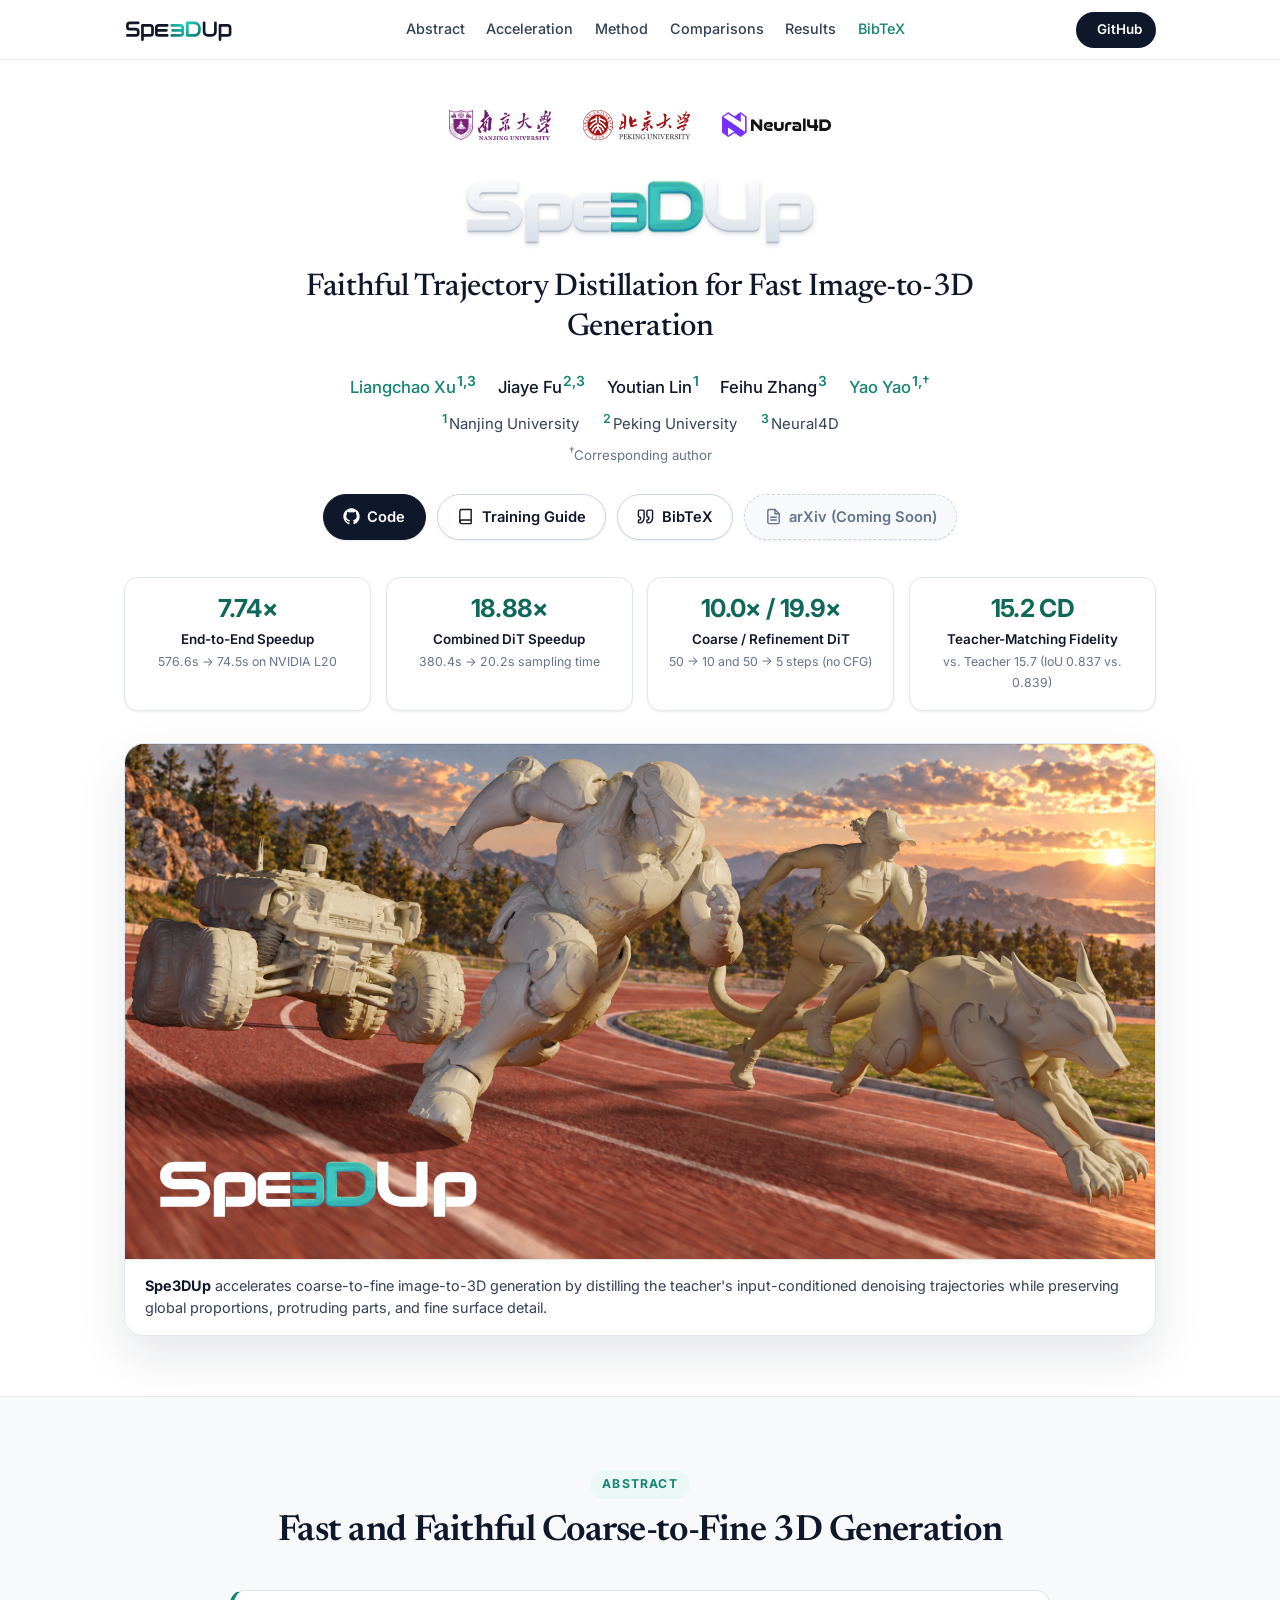
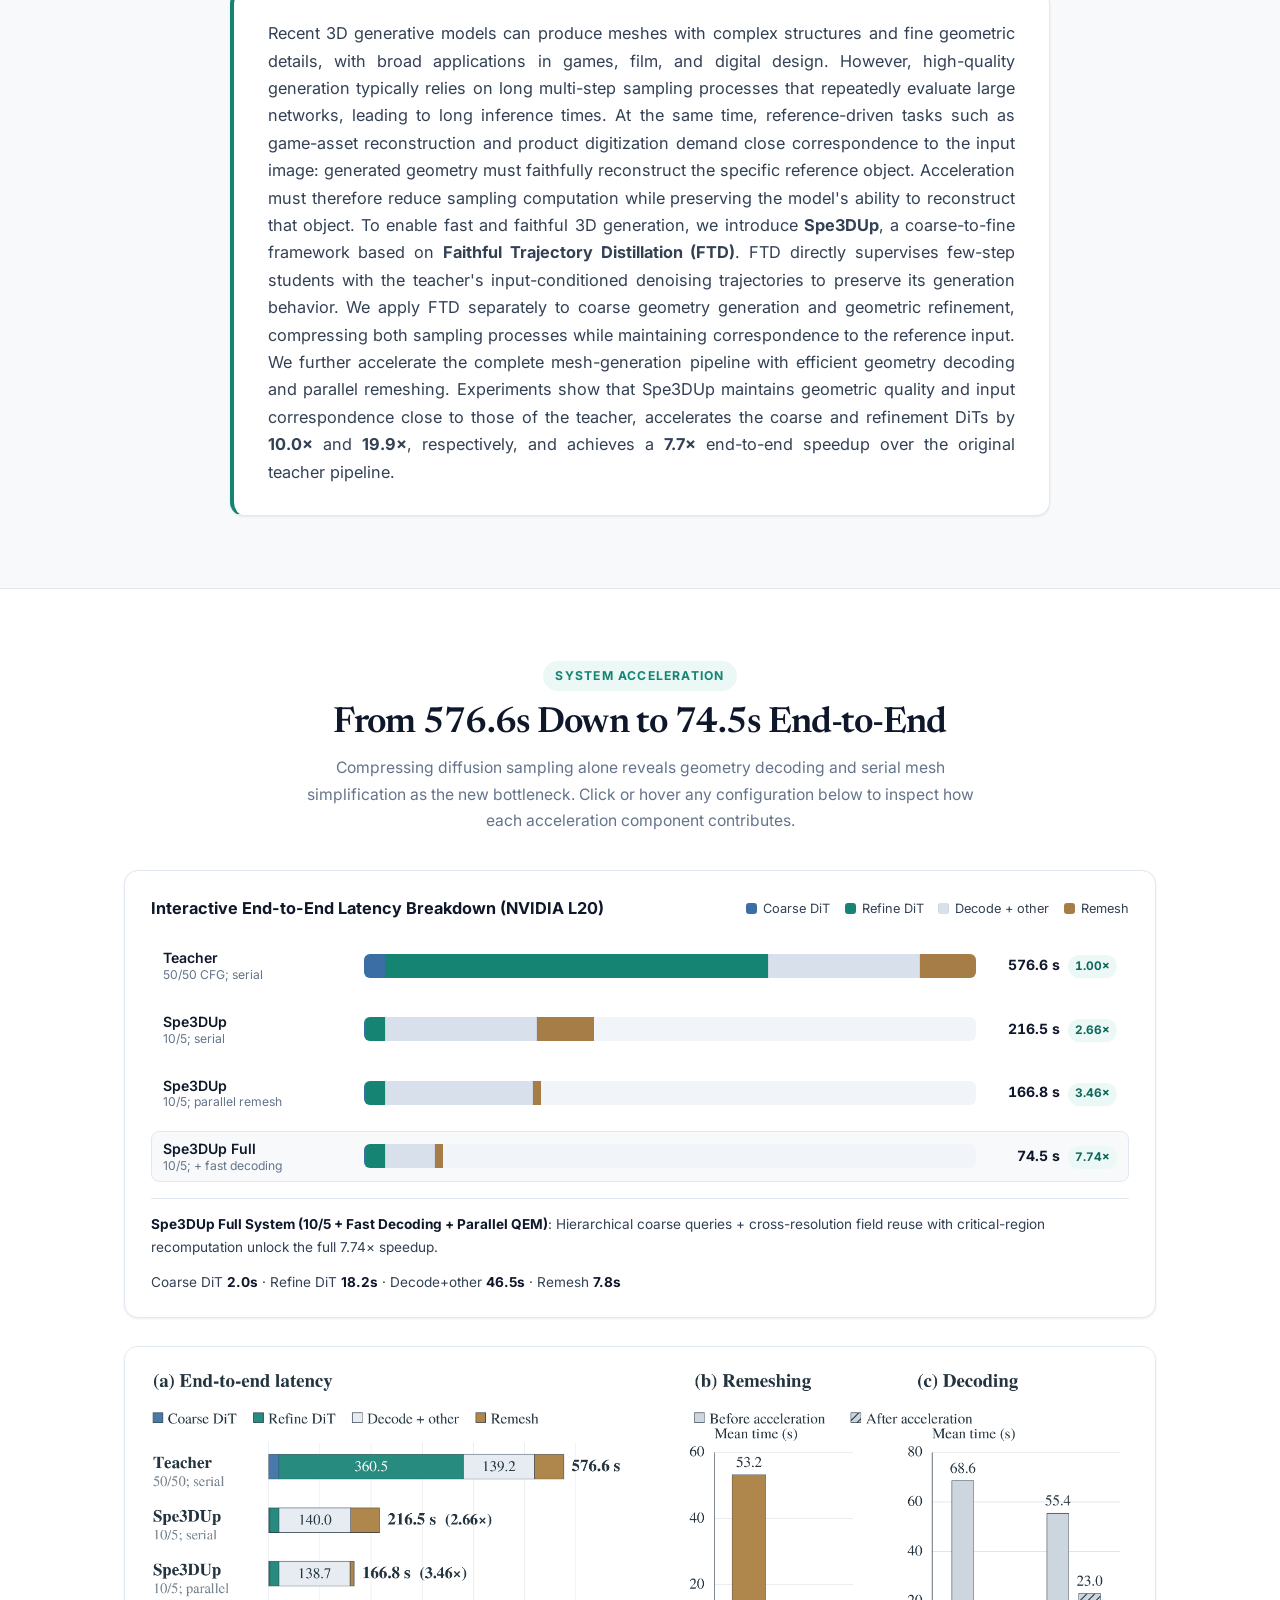
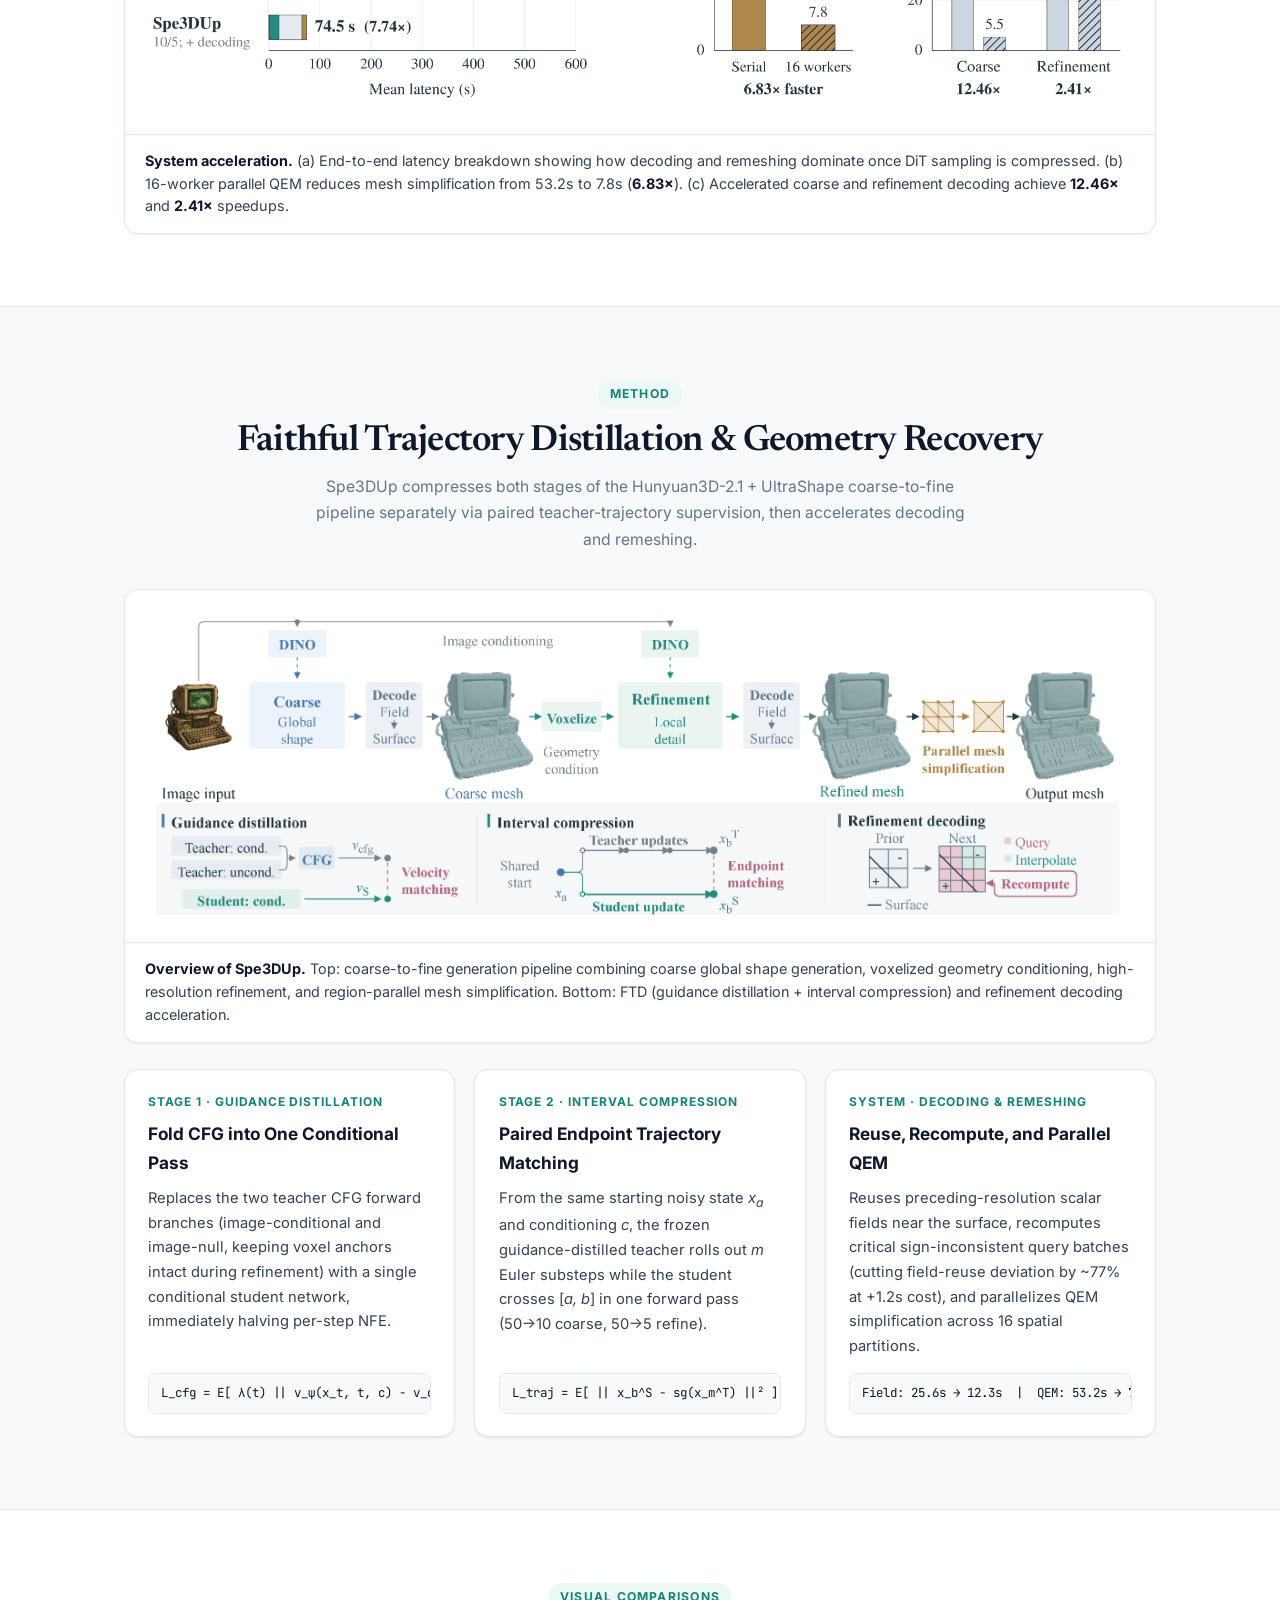
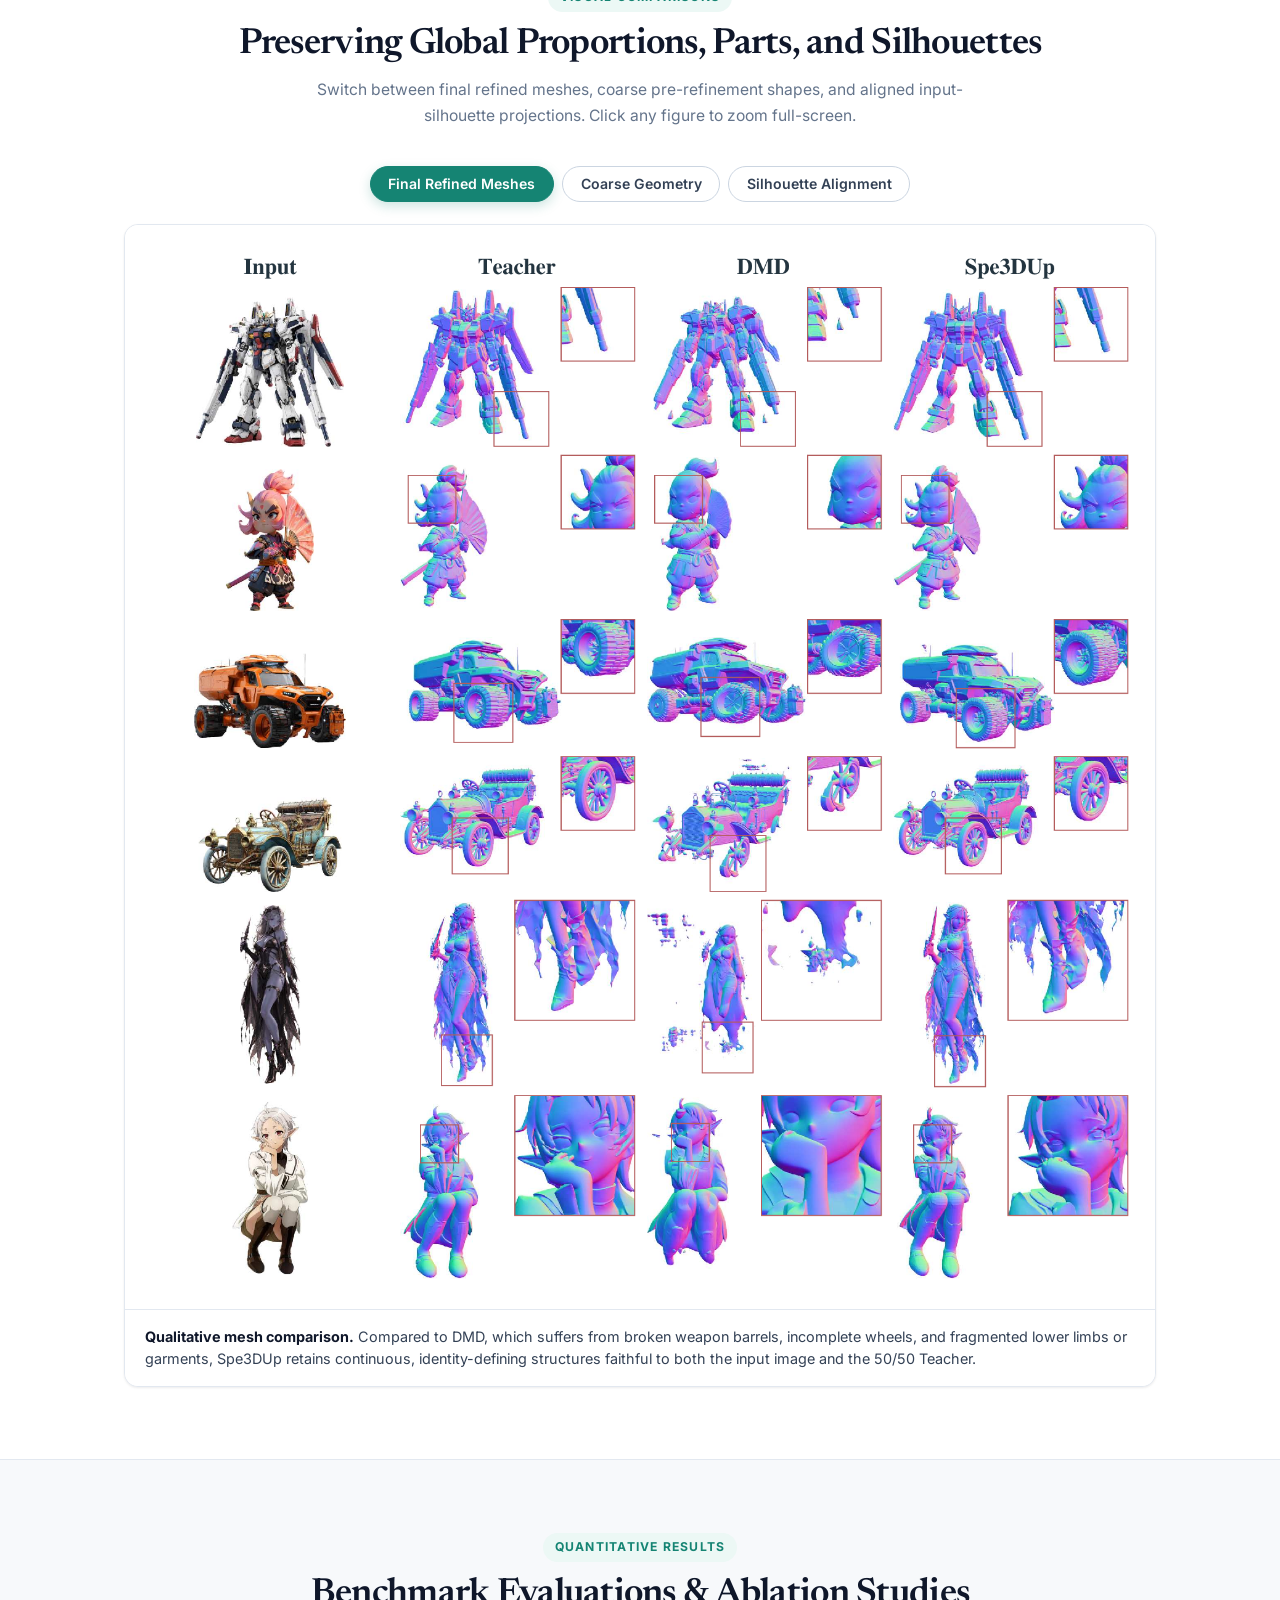
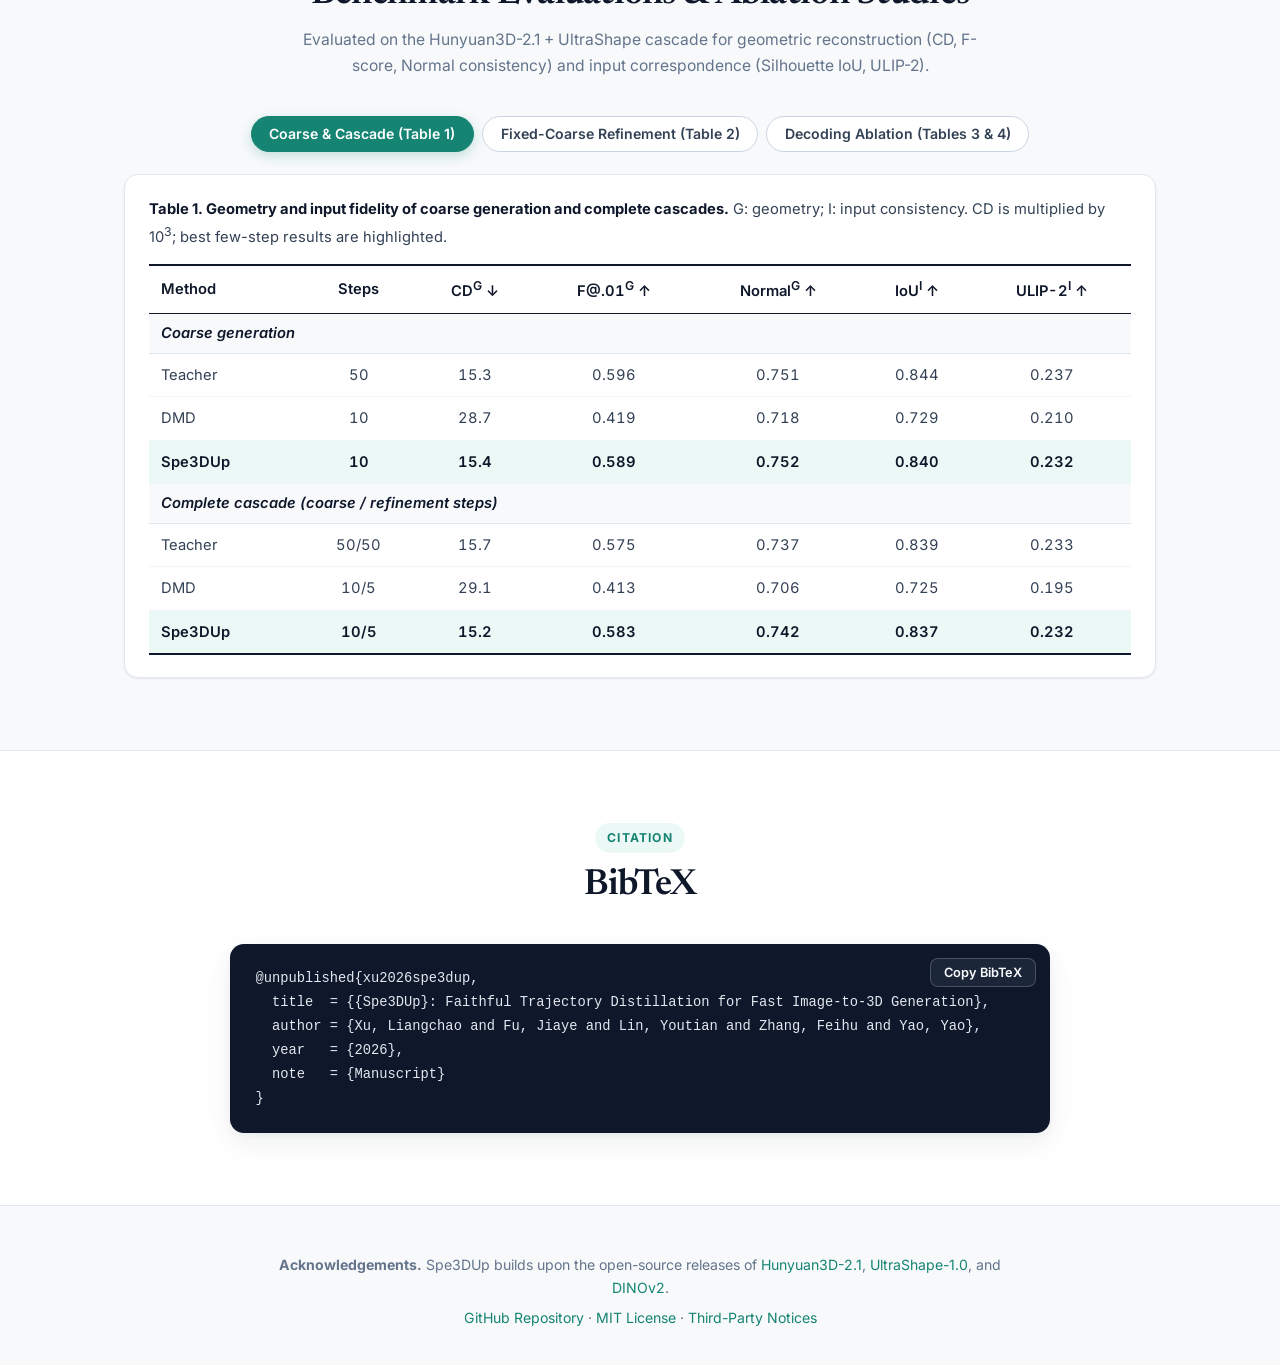
==== commit 65f910a1: "Use symmetric e|3 Spe3DUp SVG wordmark in project page navbar" ====
--- a/Spe3DUp/index.html
+++ b/Spe3DUp/index.html
@@ -19,9 +19,31 @@
   <!-- Sticky Navigation -->
   <nav class="site-nav" aria-label="Primary">
     <div class="nav-inner">
-      <a href="#top" class="nav-brand">
-        <span class="nav-brand-dot" aria-hidden="true"></span>
-        <span>Spe3DUp</span>
+      <a href="#top" class="nav-brand" aria-label="Spe3DUp">
+        <svg class="nav-wordmark" viewBox="0 0 264 62" fill="none" xmlns="http://www.w3.org/2000/svg" role="img" aria-label="Spe3DUp">
+          <defs>
+            <linearGradient id="spe3dup-teal" x1="0" y1="0" x2="1" y2="1" gradientUnits="objectBoundingBox">
+              <stop offset="0%" stop-color="#22c7b8"/>
+              <stop offset="100%" stop-color="#0f766e"/>
+            </linearGradient>
+            <!-- Symmetric E/3 glyph: left-spined rounded E mirrored horizontally for 3 -->
+            <path id="nav-sym-e" d="M 103 20 H 83 C 79.7 20 77 22.7 77 26 V 38 C 77 41.3 79.7 44 83 44 H 103 M 77 32 H 101" stroke-width="6.4" stroke-linecap="round" stroke-linejoin="round"/>
+          </defs>
+          <!-- S -->
+          <path d="M 34 14 H 14 C 10.7 14 8 16.7 8 20 V 23 C 8 26.3 10.7 29 14 29 H 28 C 31.3 29 34 31.7 34 35 V 38 C 34 41.3 31.3 44 28 44 H 8" stroke="#0f172a" stroke-width="6.4" stroke-linecap="round" stroke-linejoin="round"/>
+          <!-- p -->
+          <path d="M 44 54 V 20 H 62 C 65.3 20 68 22.7 68 26 V 38 C 68 41.3 65.3 44 62 44 H 44" stroke="#0f172a" stroke-width="6.4" stroke-linecap="round" stroke-linejoin="round"/>
+          <!-- e (left half of symmetric e|3 pair) -->
+          <use href="#nav-sym-e" stroke="#0f172a"/>
+          <!-- 3 (exact mirror reflection of e in Spe3DUp teal) -->
+          <use href="#nav-sym-e" stroke="url(#spe3dup-teal)" transform="translate(217, 0) scale(-1, 1)"/>
+          <!-- D (Spe3DUp teal) -->
+          <path d="M 151 14 H 167 C 174.7 14 180 19.3 180 27 V 31 C 180 38.7 174.7 44 167 44 H 151 V 14 Z" stroke="url(#spe3dup-teal)" stroke-width="6.4" stroke-linecap="round" stroke-linejoin="round"/>
+          <!-- U -->
+          <path d="M 191 14 V 35 C 191 40 195 44 200 44 H 209 C 214 44 218 40 218 35 V 14" stroke="#0f172a" stroke-width="6.4" stroke-linecap="round" stroke-linejoin="round"/>
+          <!-- p -->
+          <path d="M 229 54 V 20 H 247 C 250.3 20 253 22.7 253 26 V 38 C 253 41.3 250.3 44 247 44 H 229" stroke="#0f172a" stroke-width="6.4" stroke-linecap="round" stroke-linejoin="round"/>
+        </svg>
       </a>
       <div class="nav-links">
         <a href="#abstract">Abstract</a>
--- a/Spe3DUp/static/css/style.css
+++ b/Spe3DUp/static/css/style.css
@@ -96,18 +96,19 @@
 .nav-brand {
   display: inline-flex;
   align-items: center;
-  gap: 0.5rem;
-  font-weight: 700;
-  font-size: 1.02rem;
-  letter-spacing: -0.02em;
-  color: var(--ink);
-}
-
-.nav-brand-dot {
-  width: 9px;
-  height: 9px;
-  border-radius: 50%;
-  background: linear-gradient(135deg, #14b8a6, #158473);
+  color: var(--ink);
+  transition: opacity 0.16s ease, transform 0.16s ease;
+}
+
+.nav-brand:hover {
+  opacity: 0.86;
+  transform: translateY(-0.5px);
+}
+
+.nav-wordmark {
+  height: 26px;
+  width: auto;
+  display: block;
 }
 
 .nav-links {
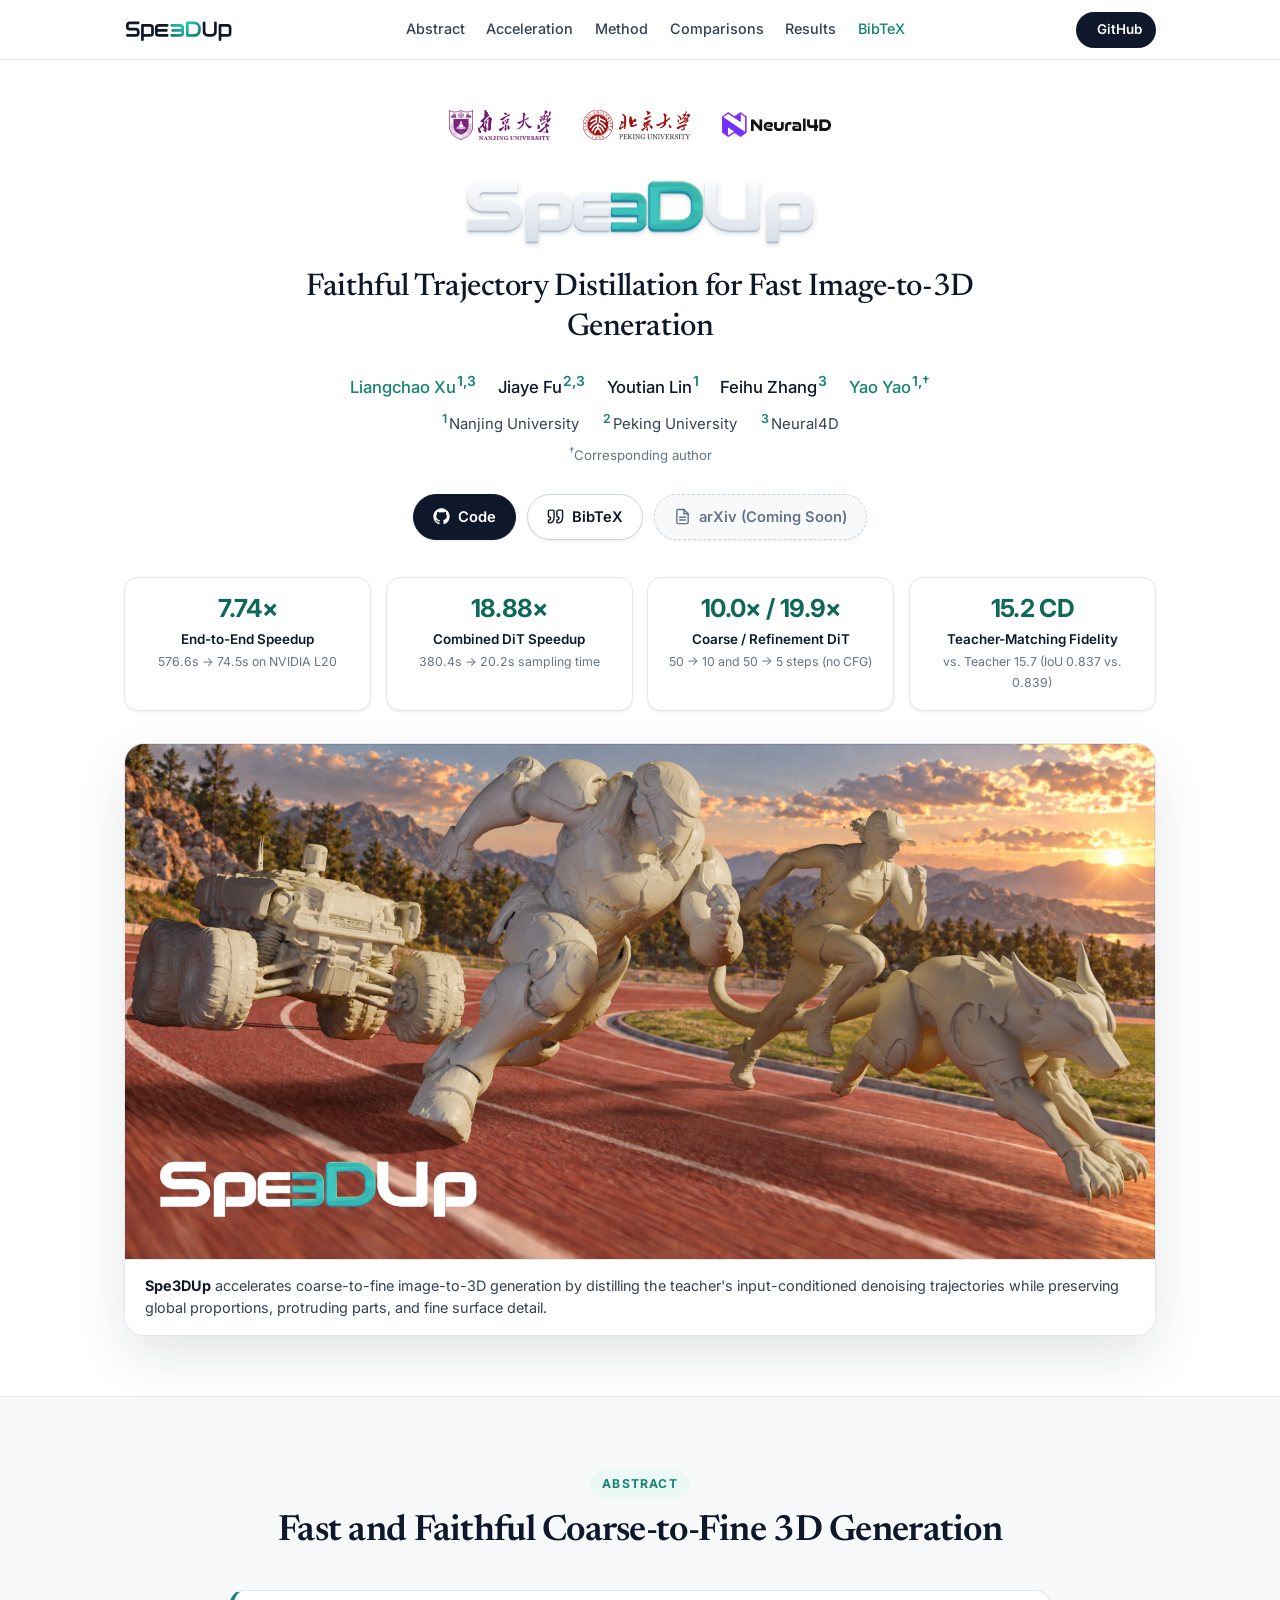
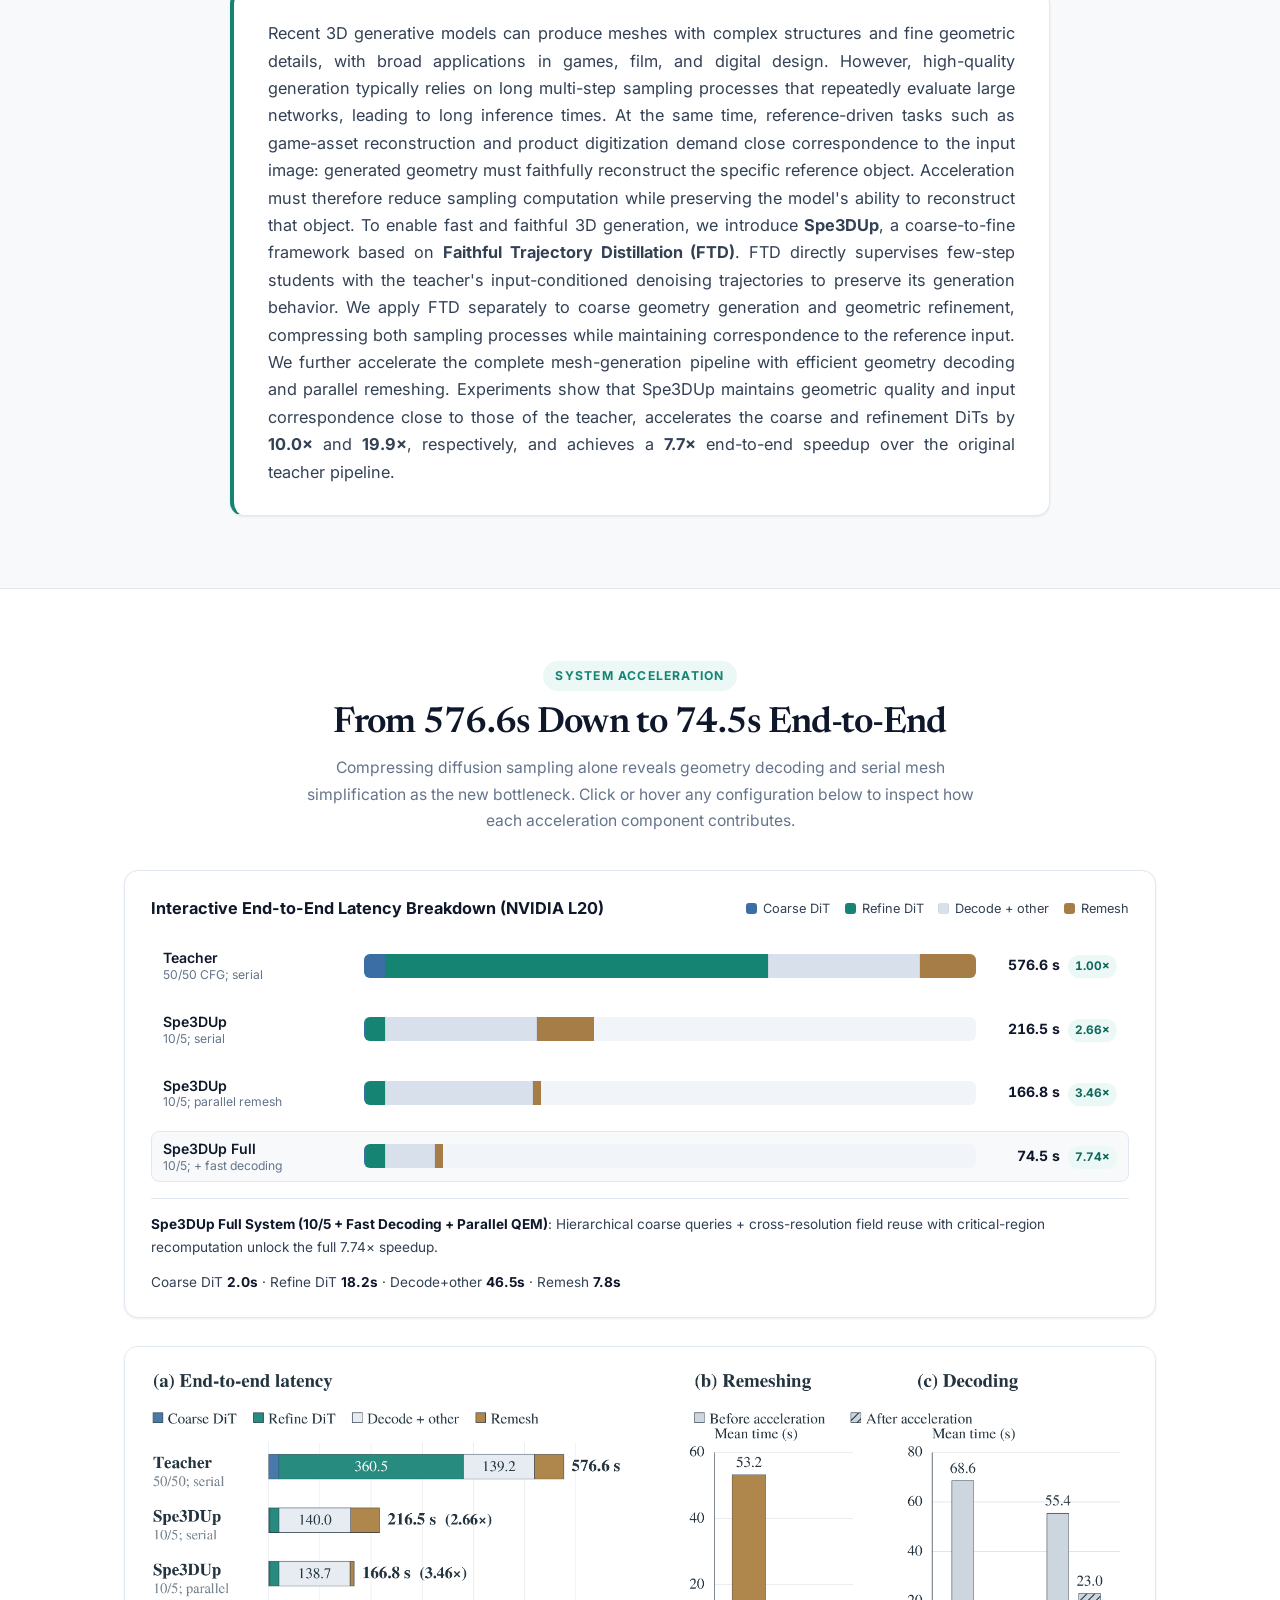
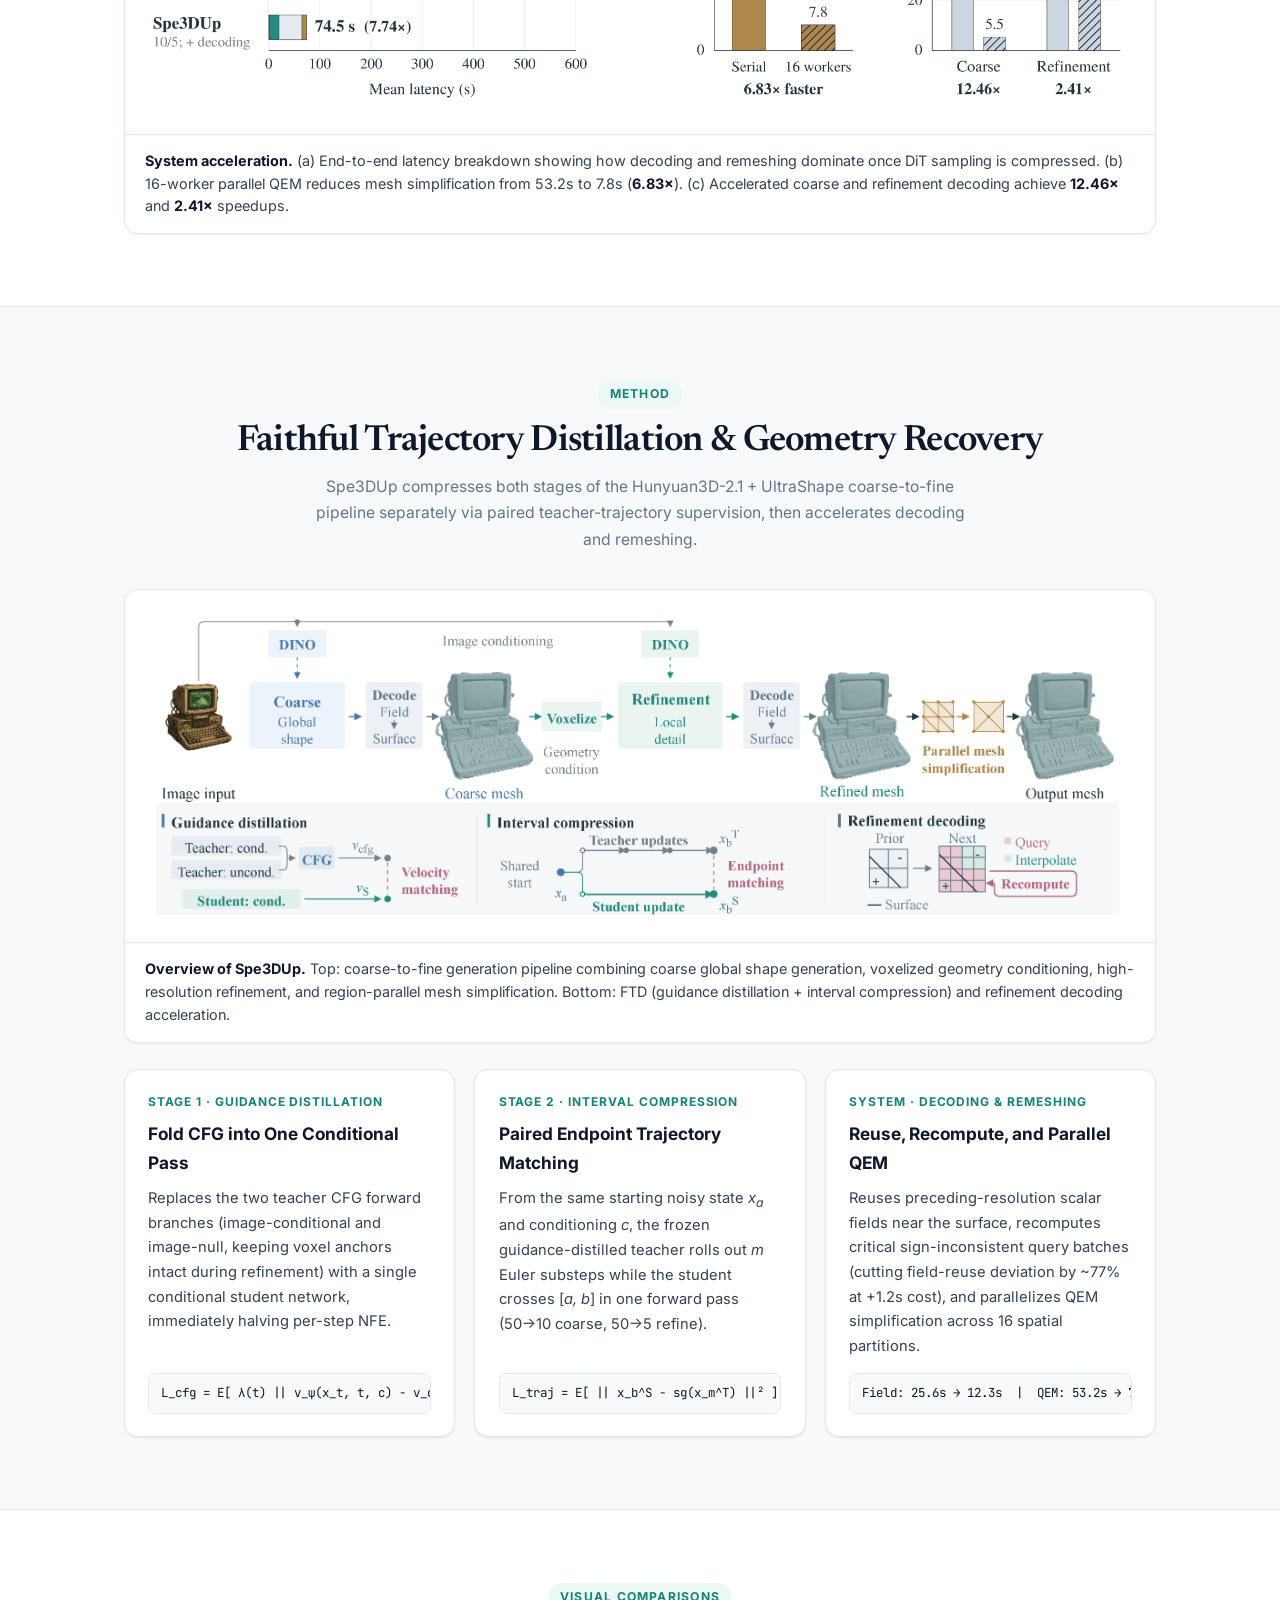
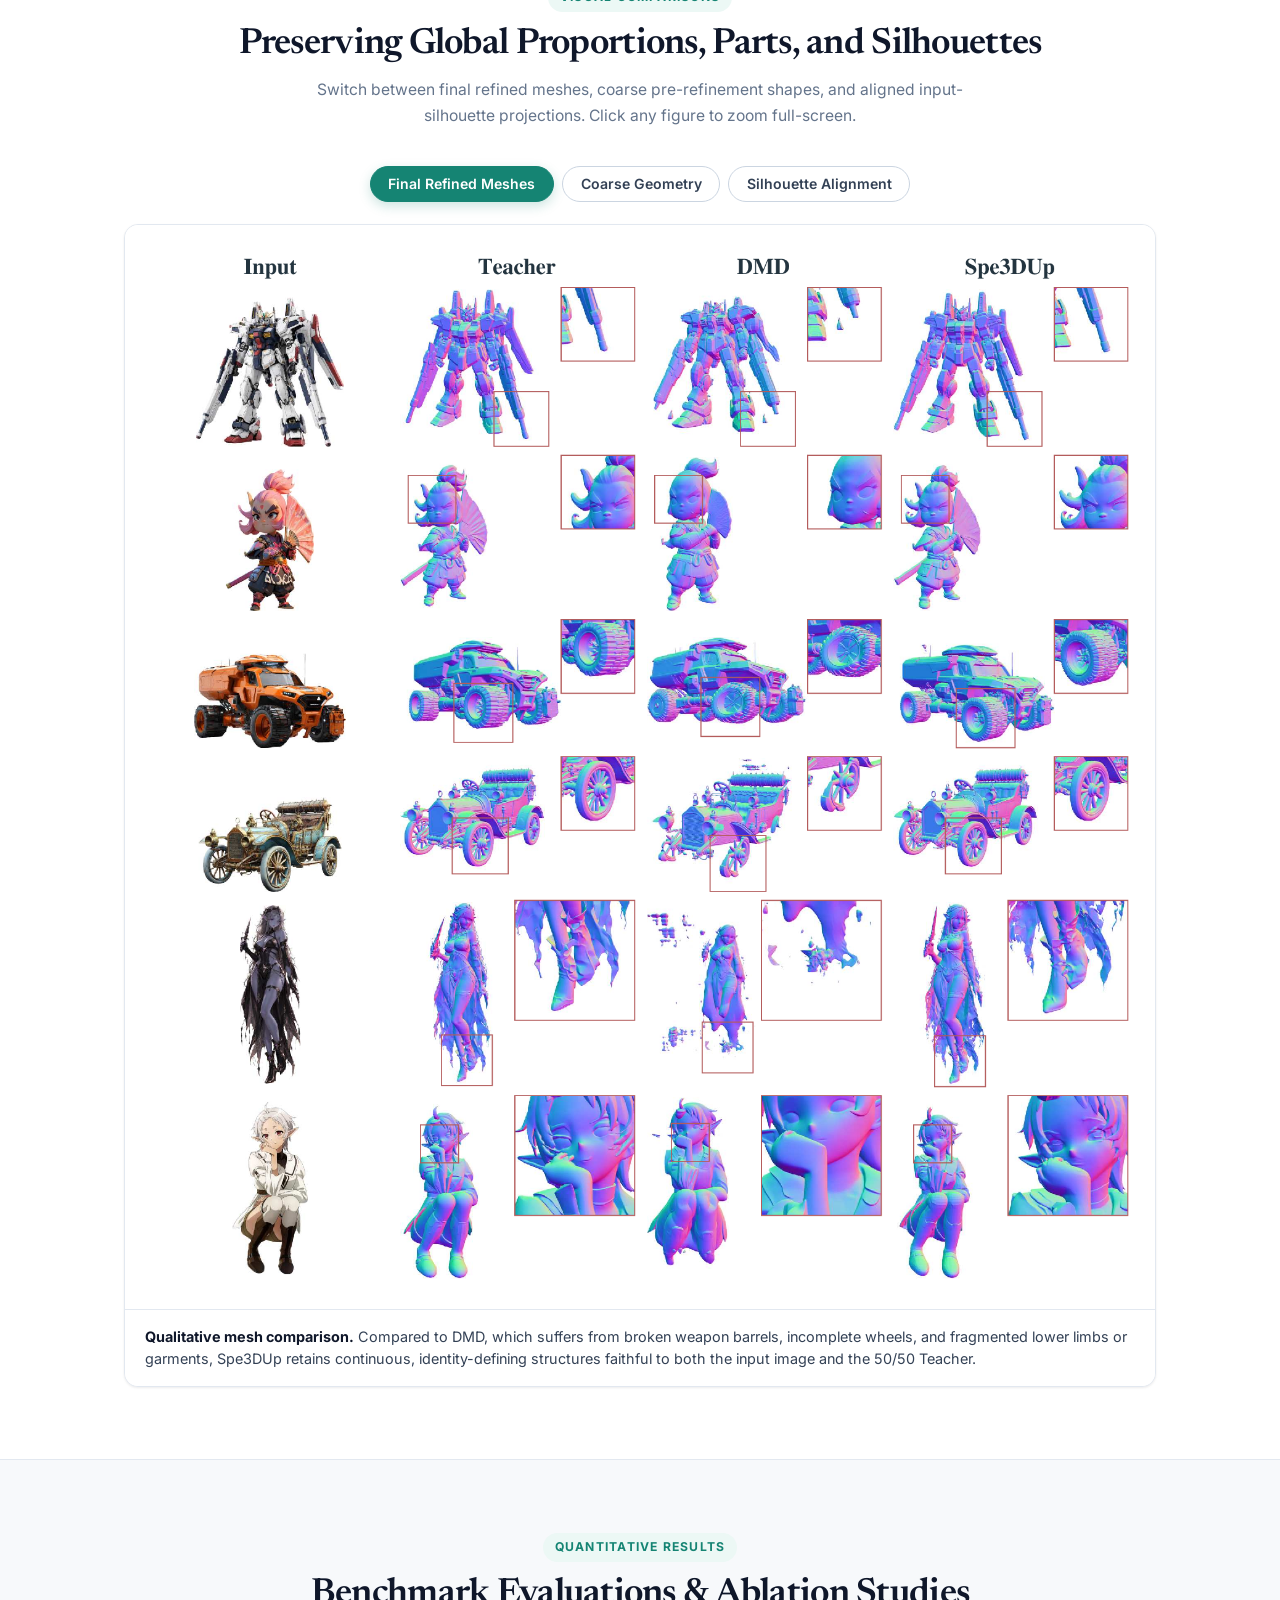
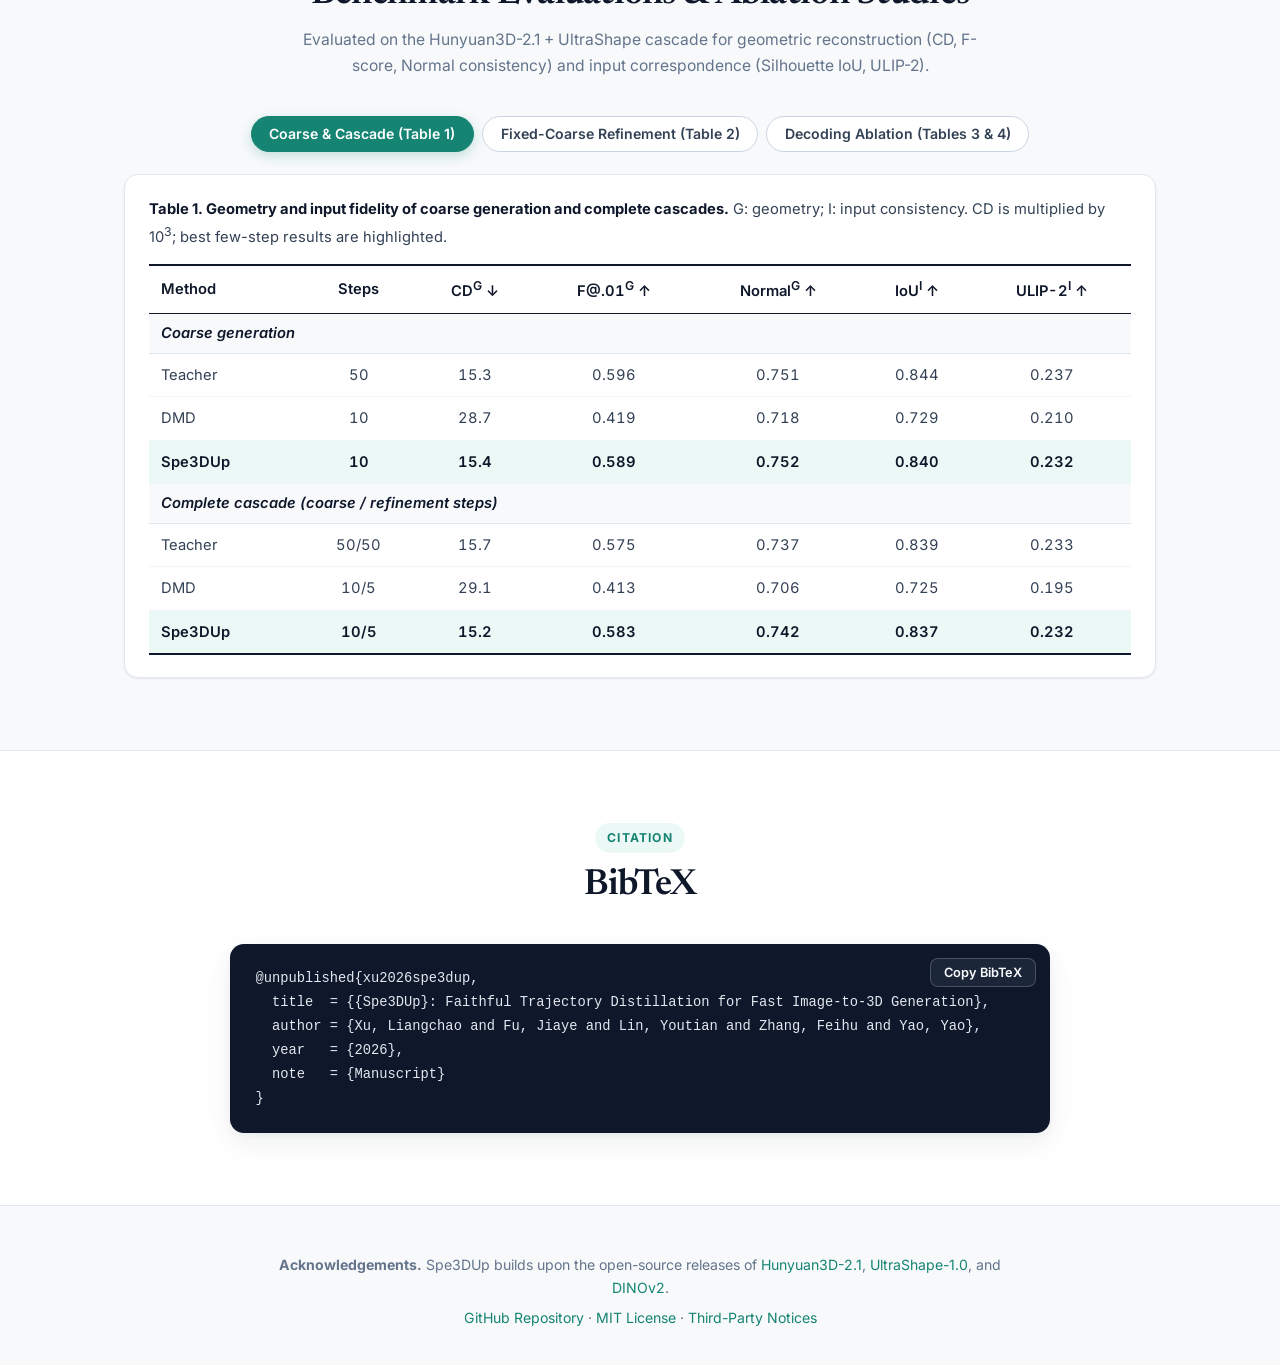
==== commit 371b95a6: "Remove Training Guide button from Spe3DUp project page" ====
--- a/Spe3DUp/index.html
+++ b/Spe3DUp/index.html
@@ -98,10 +98,6 @@
           <svg viewBox="0 0 24 24" fill="currentColor" aria-hidden="true"><path d="M12 .5C5.65.5.5 5.65.5 12c0 5.08 3.29 9.39 7.86 10.91.58.11.79-.25.79-.56 0-.27-.01-1.18-.02-2.14-3.2.7-3.88-1.36-3.88-1.36-.52-1.33-1.28-1.69-1.28-1.69-1.05-.72.08-.7.08-.7 1.16.08 1.77 1.19 1.77 1.19 1.03 1.77 2.7 1.26 3.36.96.1-.75.4-1.26.73-1.55-2.55-.29-5.24-1.28-5.24-5.69 0-1.26.45-2.29 1.19-3.09-.12-.29-.52-1.46.11-3.05 0 0 .97-.31 3.18 1.18a11.08 11.08 0 0 1 5.79 0c2.21-1.49 3.18-1.18 3.18-1.18.63 1.59.23 2.76.11 3.05.74.8 1.19 1.83 1.19 3.09 0 4.42-2.7 5.39-5.27 5.68.42.36.78 1.06.78 2.14 0 1.55-.01 2.79-.01 3.17 0 .31.21.67.8.56A11.51 11.51 0 0 0 23.5 12C23.5 5.65 18.35.5 12 .5z"/></svg>
           Code
         </a>
-        <a class="btn" href="https://github.com/KevinXu11155/Spe3DUp/blob/main/docs/TRAINING.md" target="_blank" rel="noopener">
-          <svg viewBox="0 0 24 24" fill="none" stroke="currentColor" stroke-width="2" stroke-linecap="round" stroke-linejoin="round" aria-hidden="true"><path d="M4 19.5A2.5 2.5 0 0 1 6.5 17H20"/><path d="M6.5 2H20v20H6.5A2.5 2.5 0 0 1 4 19.5v-15A2.5 2.5 0 0 1 6.5 2z"/></svg>
-          Training Guide
-        </a>
         <a class="btn" href="#bibtex">
           <svg viewBox="0 0 24 24" fill="none" stroke="currentColor" stroke-width="2" stroke-linecap="round" stroke-linejoin="round" aria-hidden="true"><path d="M3 21c3 0 7-1 7-8V5c0-1.25-.756-2.017-2-2H4c-1.25 0-2 .75-2 1.972V11c0 1.25.75 2 2 2 1 0 1 0 1 1v1c0 1-1 2-2 2s-1 .008-1 1.031V20c0 1 0 1 1 1z"/><path d="M15 21c3 0 7-1 7-8V5c0-1.25-.757-2.017-2-2h-4c-1.25 0-2 .75-2 1.972V11c0 1.25.75 2 2 2h.75c0 2.25.25 4-2.75 4v3c0 1 0 1 1 1z"/></svg>
           BibTeX
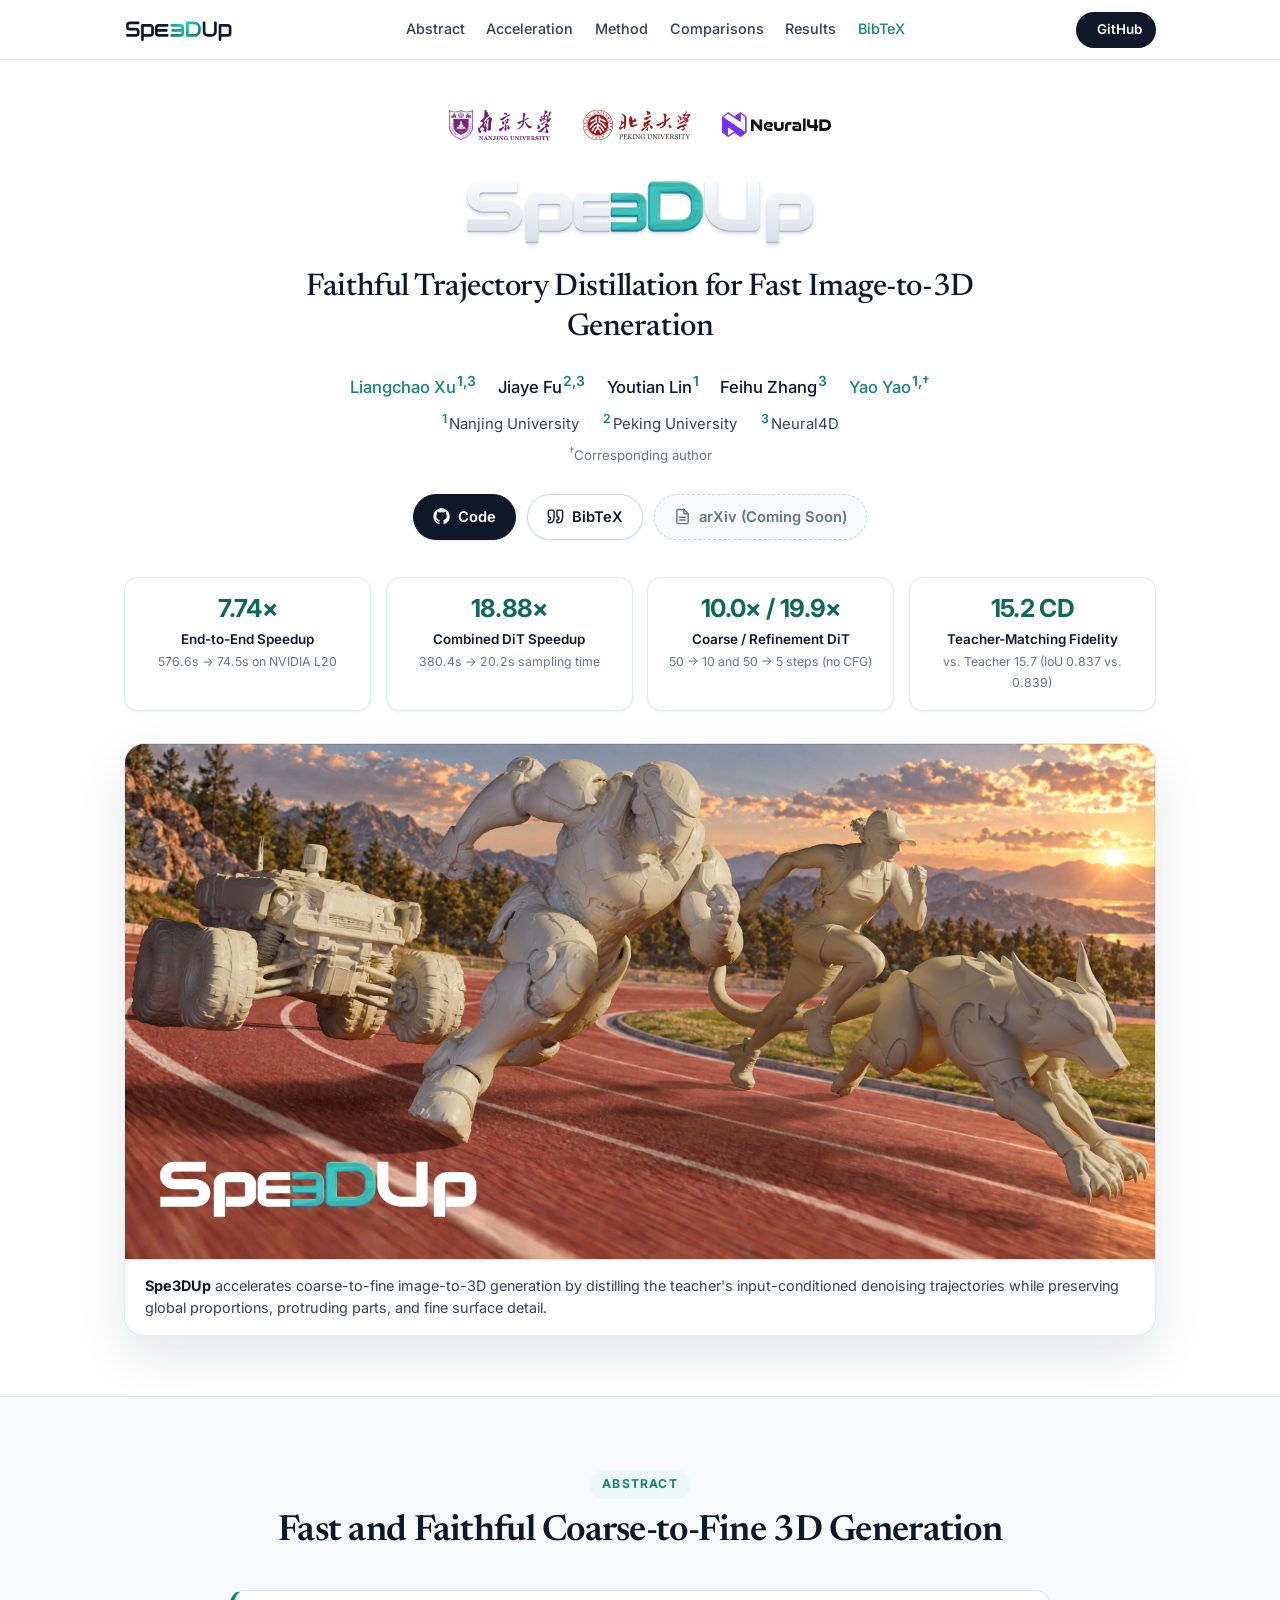
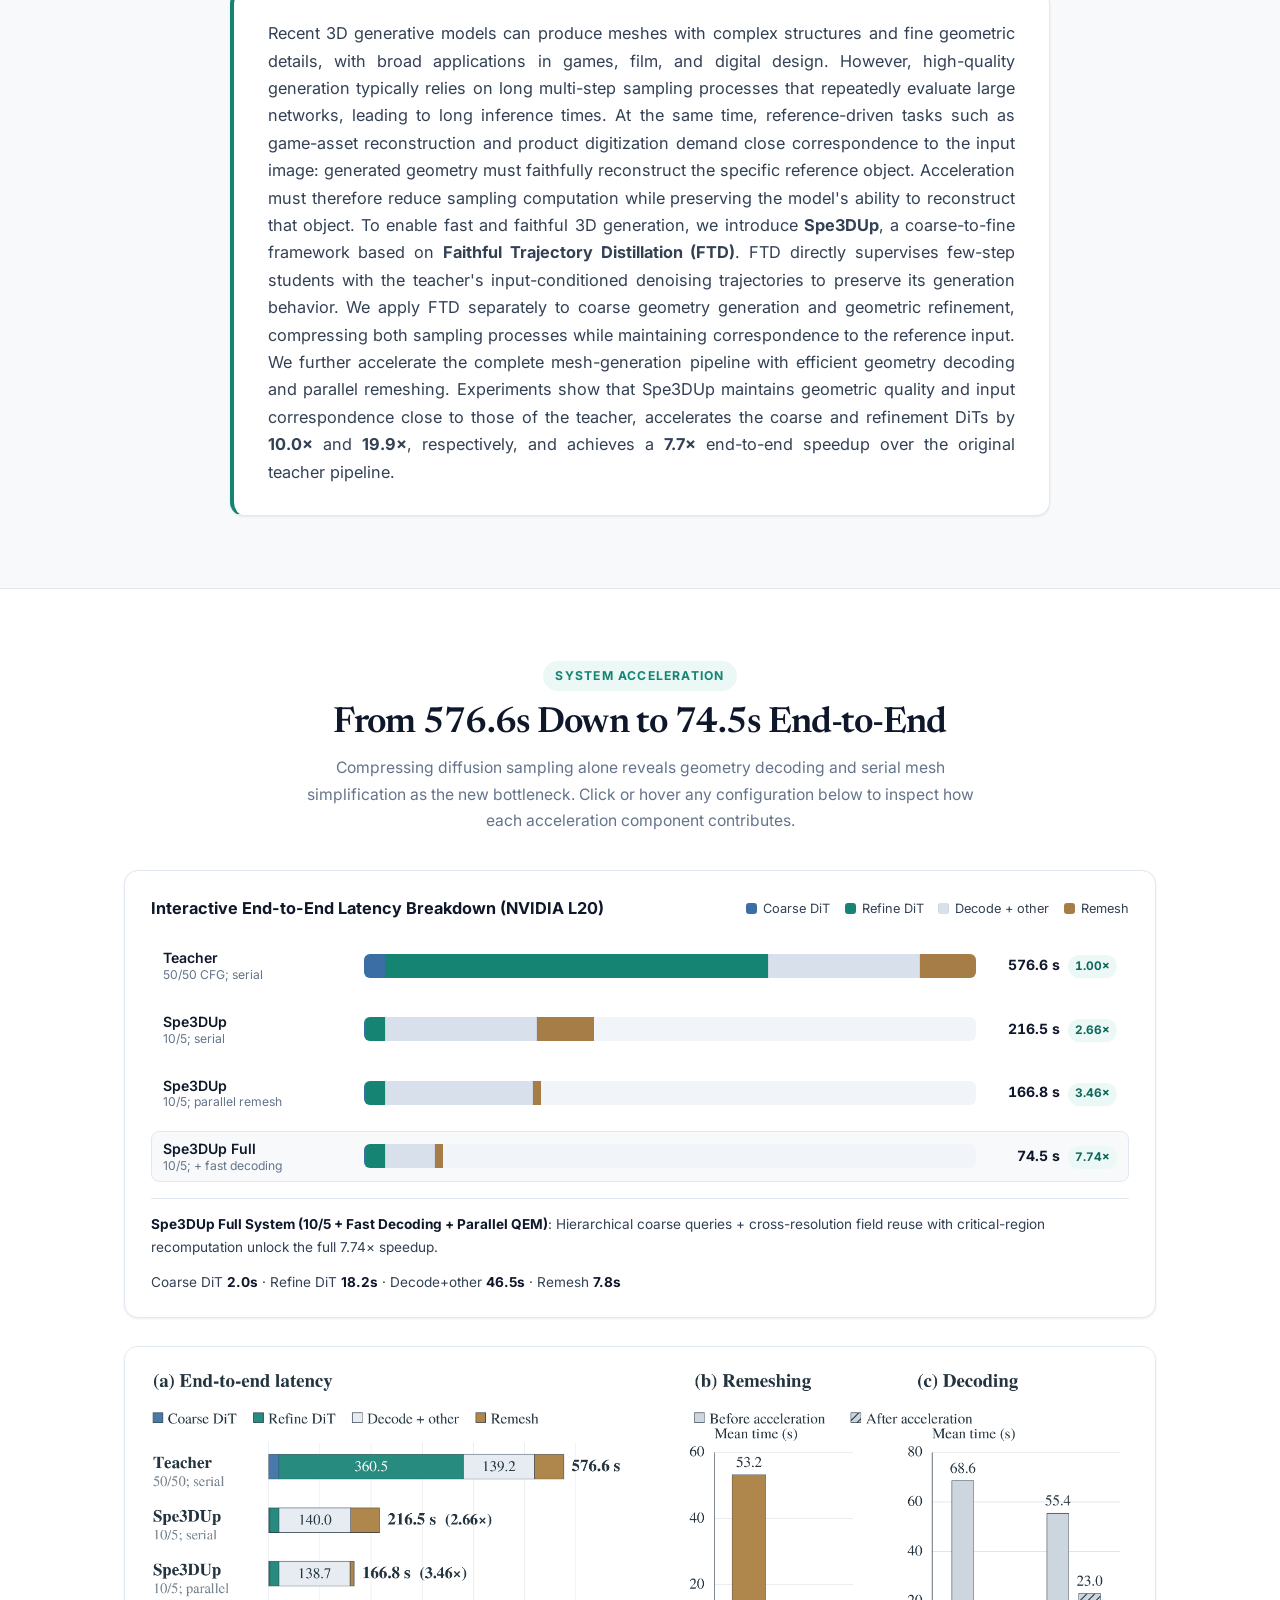
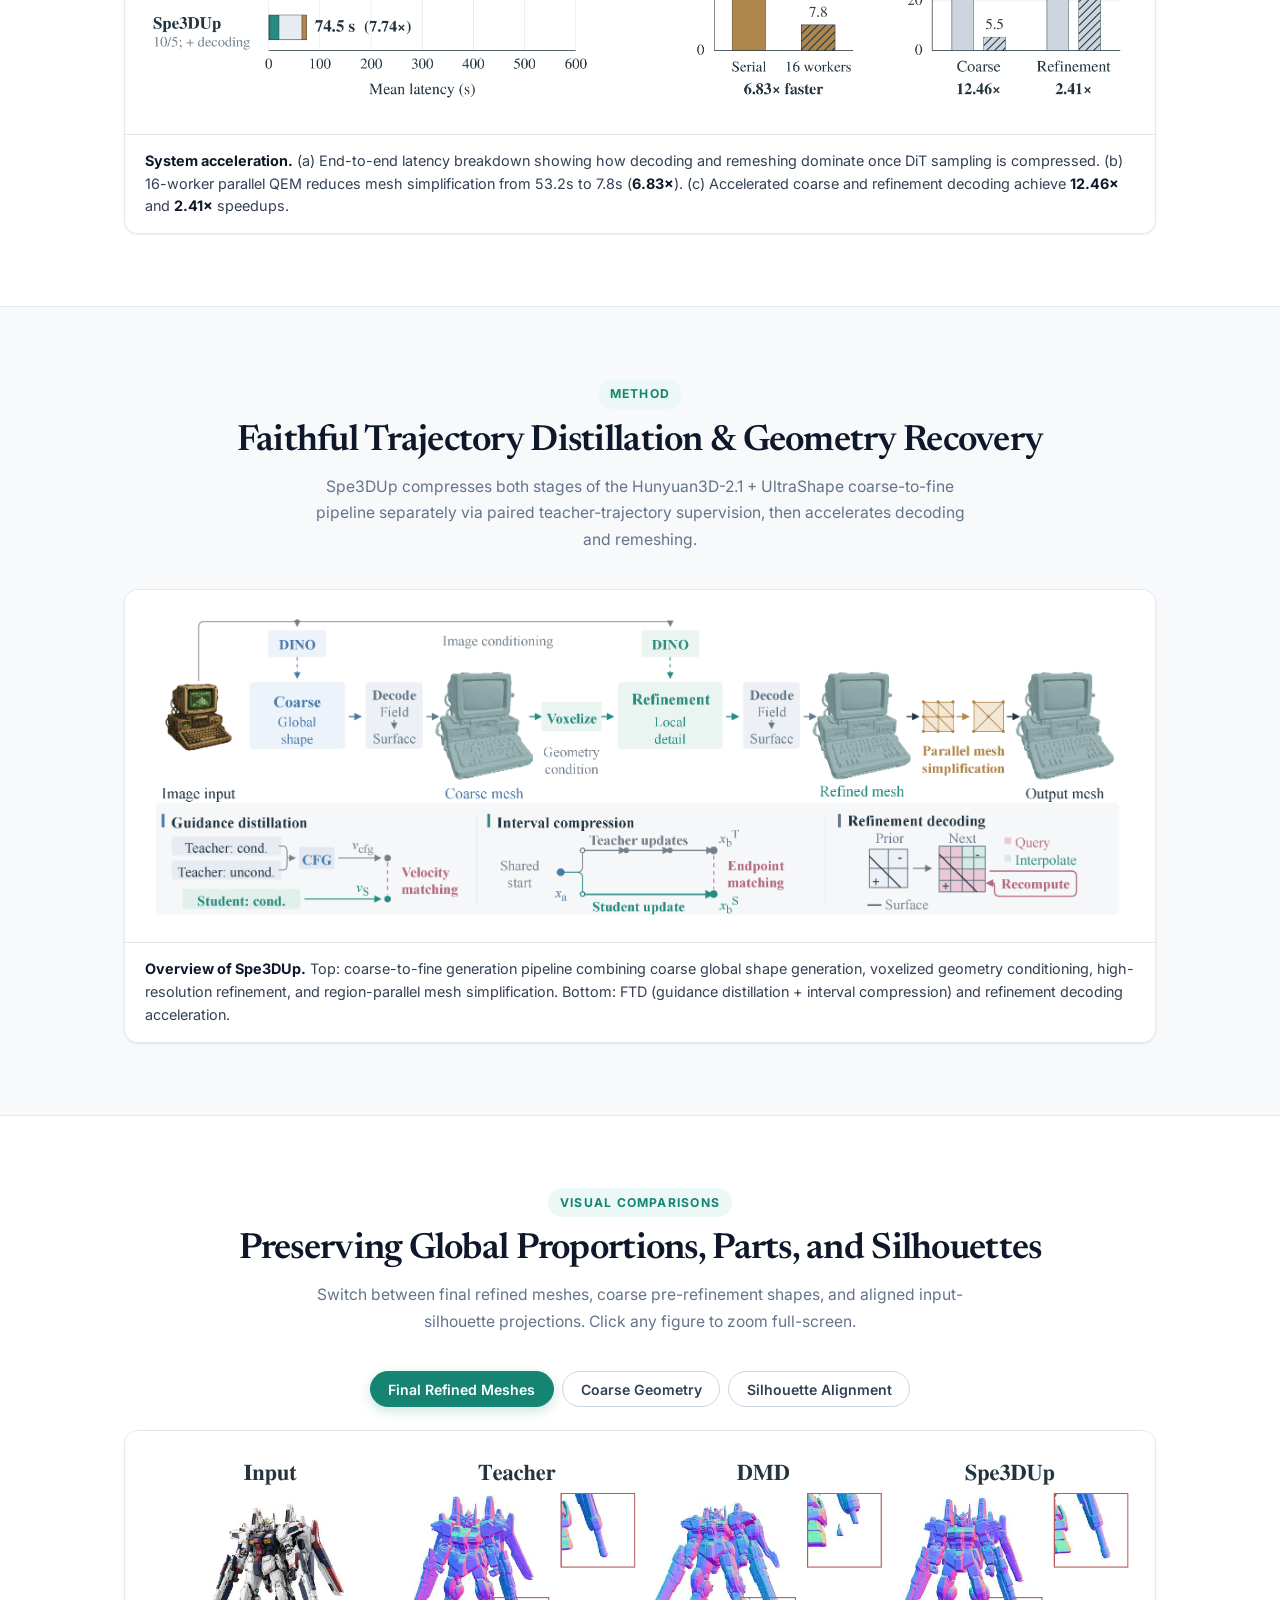
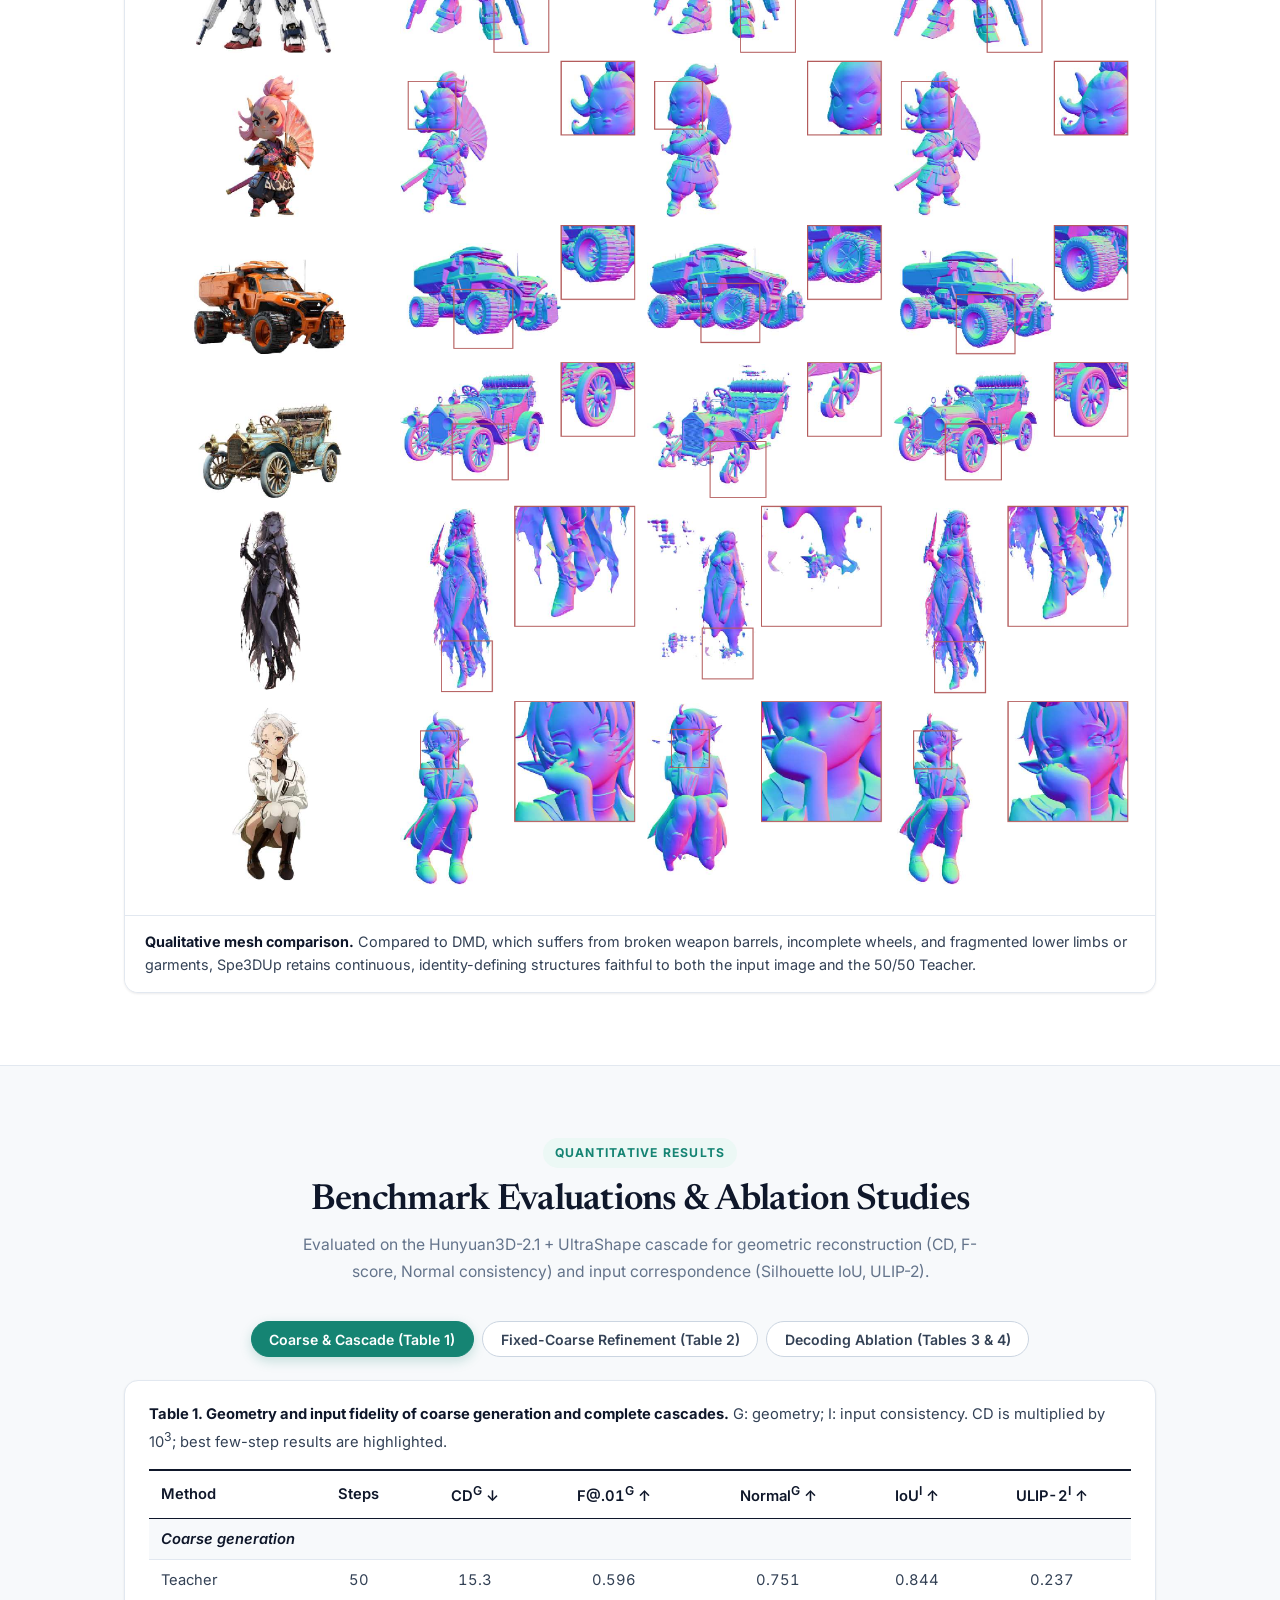
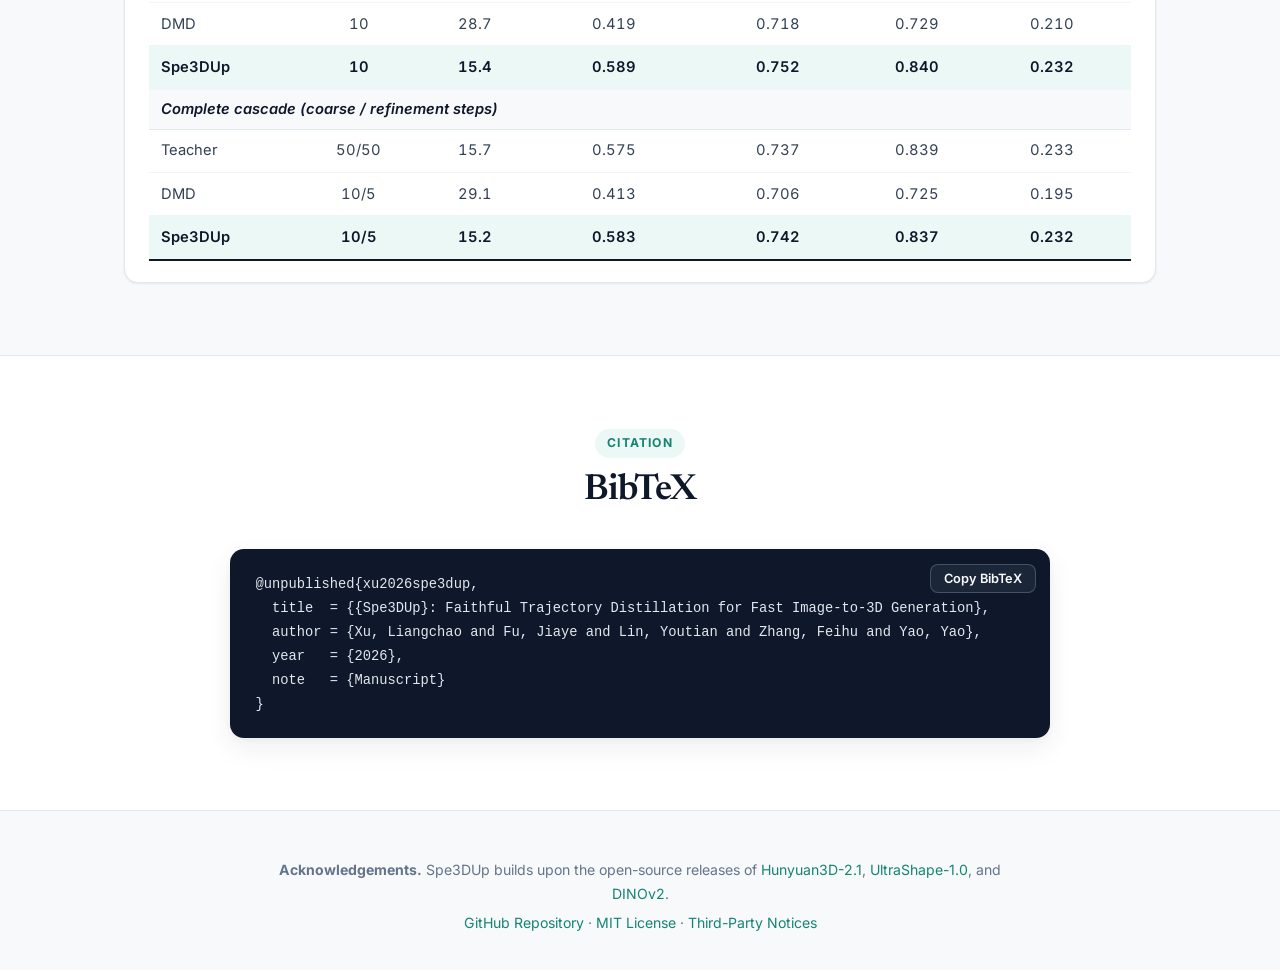
==== commit af8bc8e7: "Remove three-stage method cards from Spe3DUp project page" ====
--- a/Spe3DUp/index.html
+++ b/Spe3DUp/index.html
@@ -277,35 +277,6 @@
           <strong>Overview of Spe3DUp.</strong> Top: coarse-to-fine generation pipeline combining coarse global shape generation, voxelized geometry conditioning, high-resolution refinement, and region-parallel mesh simplification. Bottom: FTD (guidance distillation + interval compression) and refinement decoding acceleration.
         </figcaption>
       </figure>
-
-      <div class="method-cards">
-        <div class="method-card">
-          <span class="method-step">Stage 1 &middot; Guidance Distillation</span>
-          <h3>Fold CFG into One Conditional Pass</h3>
-          <p>
-            Replaces the two teacher CFG forward branches (image-conditional and image-null, keeping voxel anchors intact during refinement) with a single conditional student network, immediately halving per-step NFE.
-          </p>
-          <div class="formula-box">L_cfg = E[ &lambda;(t) || v_&psi;(x_t, t, c) &minus; v_cfg(x_t, t, c) ||&sup2; ]</div>
-        </div>
-
-        <div class="method-card">
-          <span class="method-step">Stage 2 &middot; Interval Compression</span>
-          <h3>Paired Endpoint Trajectory Matching</h3>
-          <p>
-            From the same starting noisy state <em>x<sub>a</sub></em> and conditioning <em>c</em>, the frozen guidance-distilled teacher rolls out <em>m</em> Euler substeps while the student crosses [<em>a, b</em>] in one forward pass (50&rarr;10 coarse, 50&rarr;5 refine).
-          </p>
-          <div class="formula-box">L_traj = E[ || x_b^S &minus; sg(x_m^T) ||&sup2; ]</div>
-        </div>
-
-        <div class="method-card">
-          <span class="method-step">System &middot; Decoding &amp; Remeshing</span>
-          <h3>Reuse, Recompute, and Parallel QEM</h3>
-          <p>
-            Reuses preceding-resolution scalar fields near the surface, recomputes critical sign-inconsistent query batches (cutting field-reuse deviation by ~77% at +1.2s cost), and parallelizes QEM simplification across 16 spatial partitions.
-          </p>
-          <div class="formula-box">Field: 25.6s &rarr; 12.3s &nbsp;|&nbsp; QEM: 53.2s &rarr; 7.8s</div>
-        </div>
-      </div>
     </div>
   </section>
 
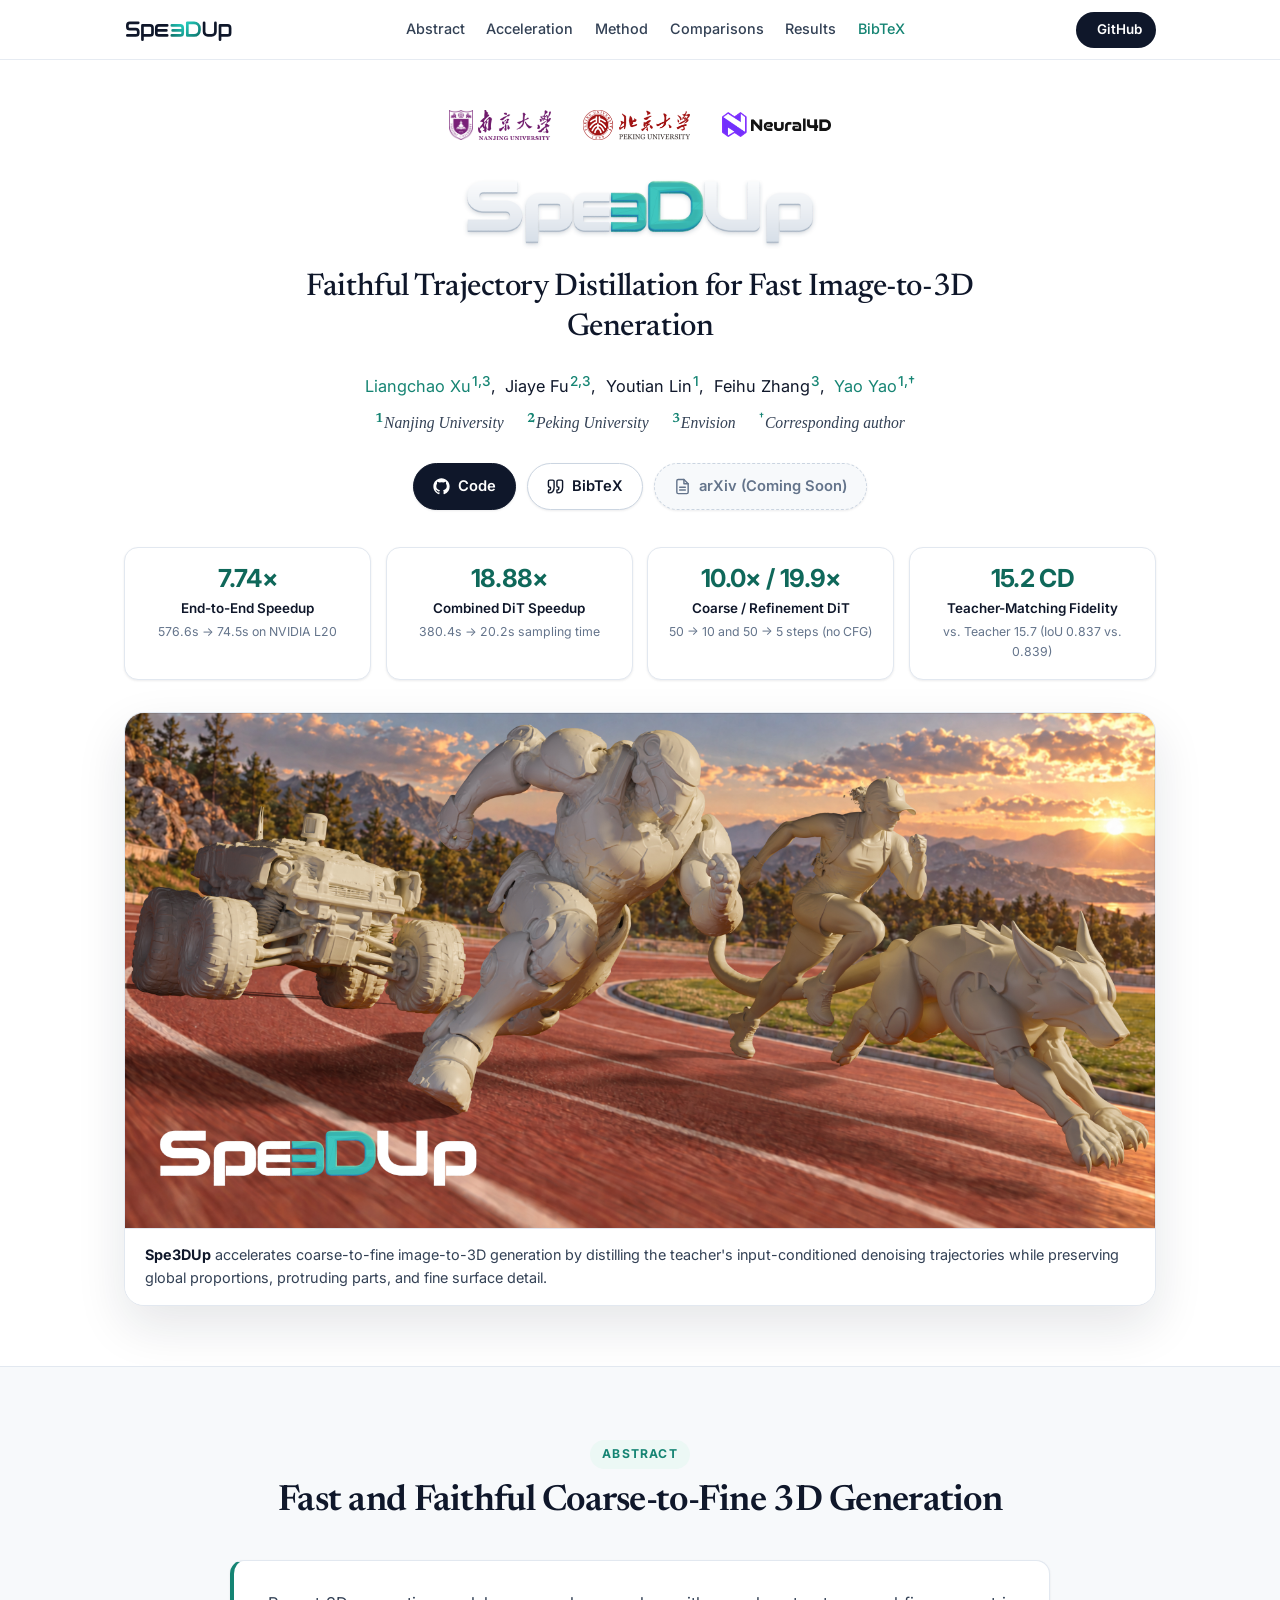
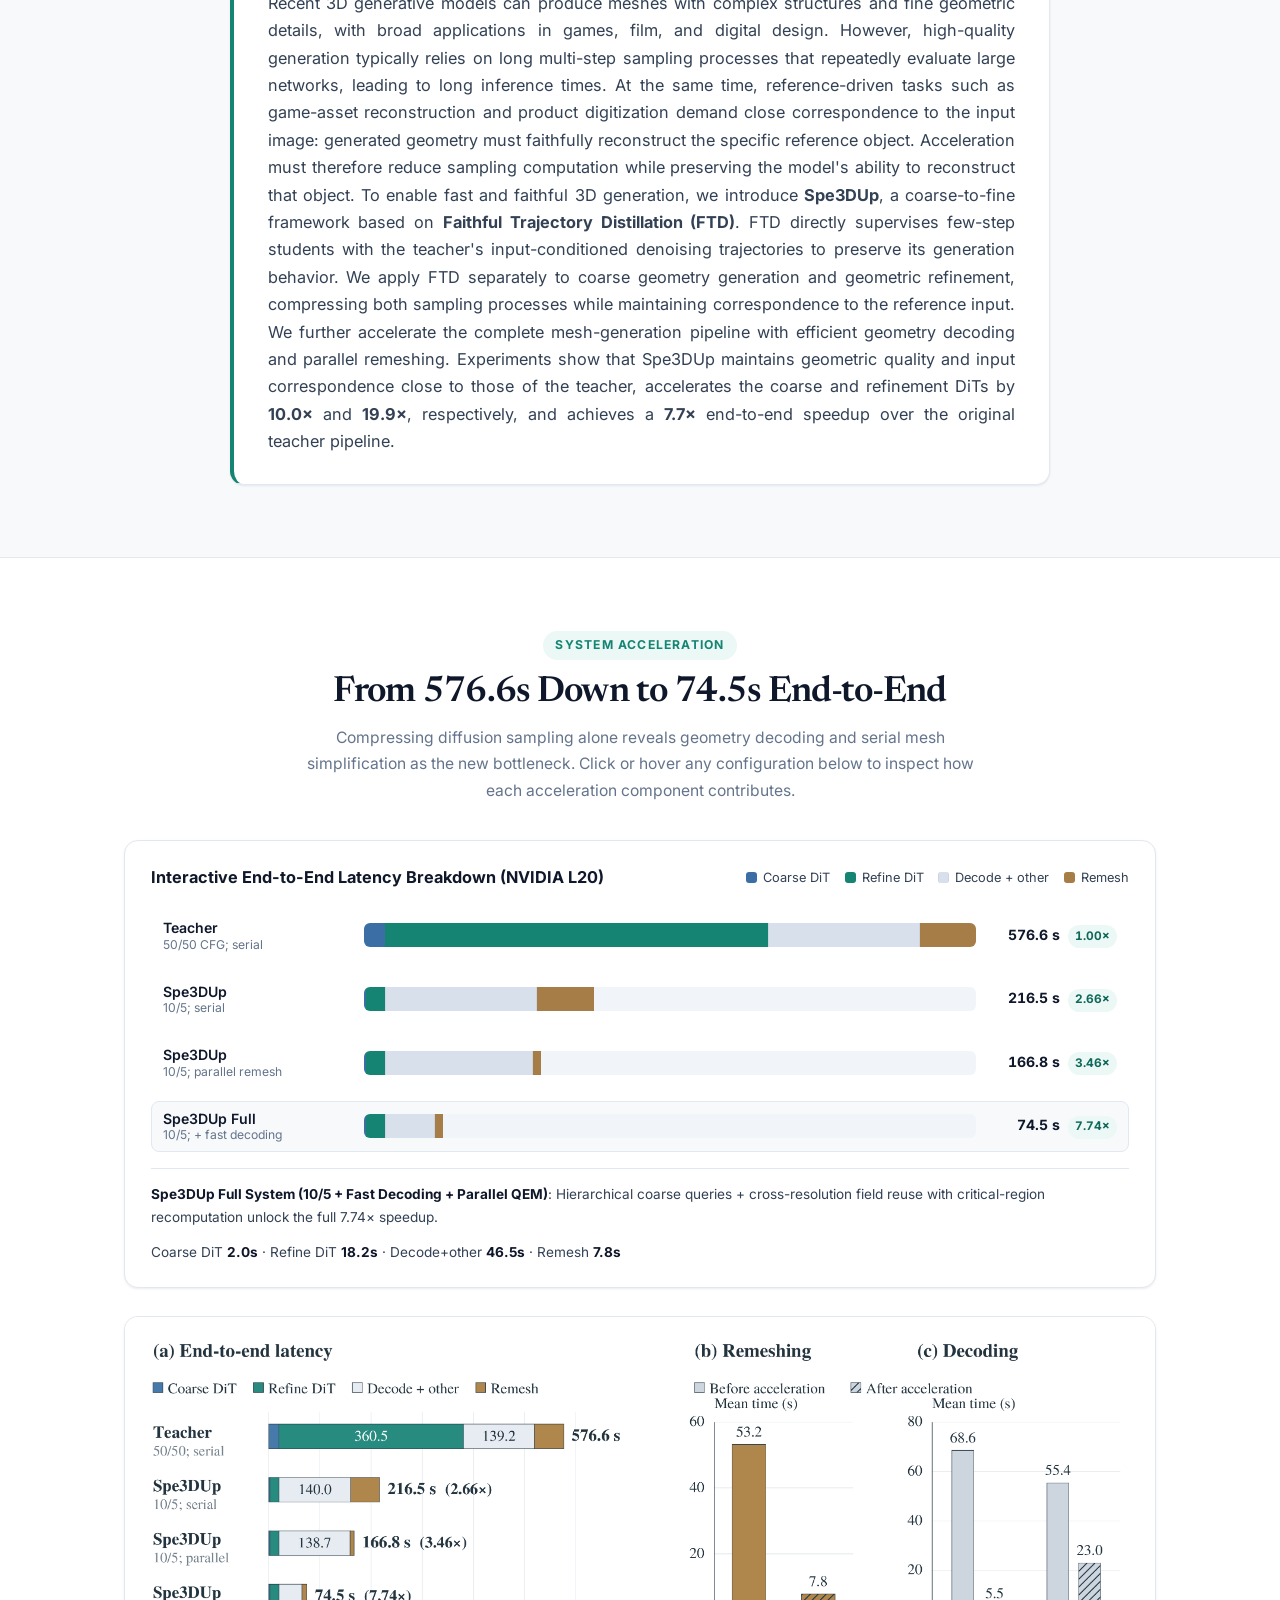
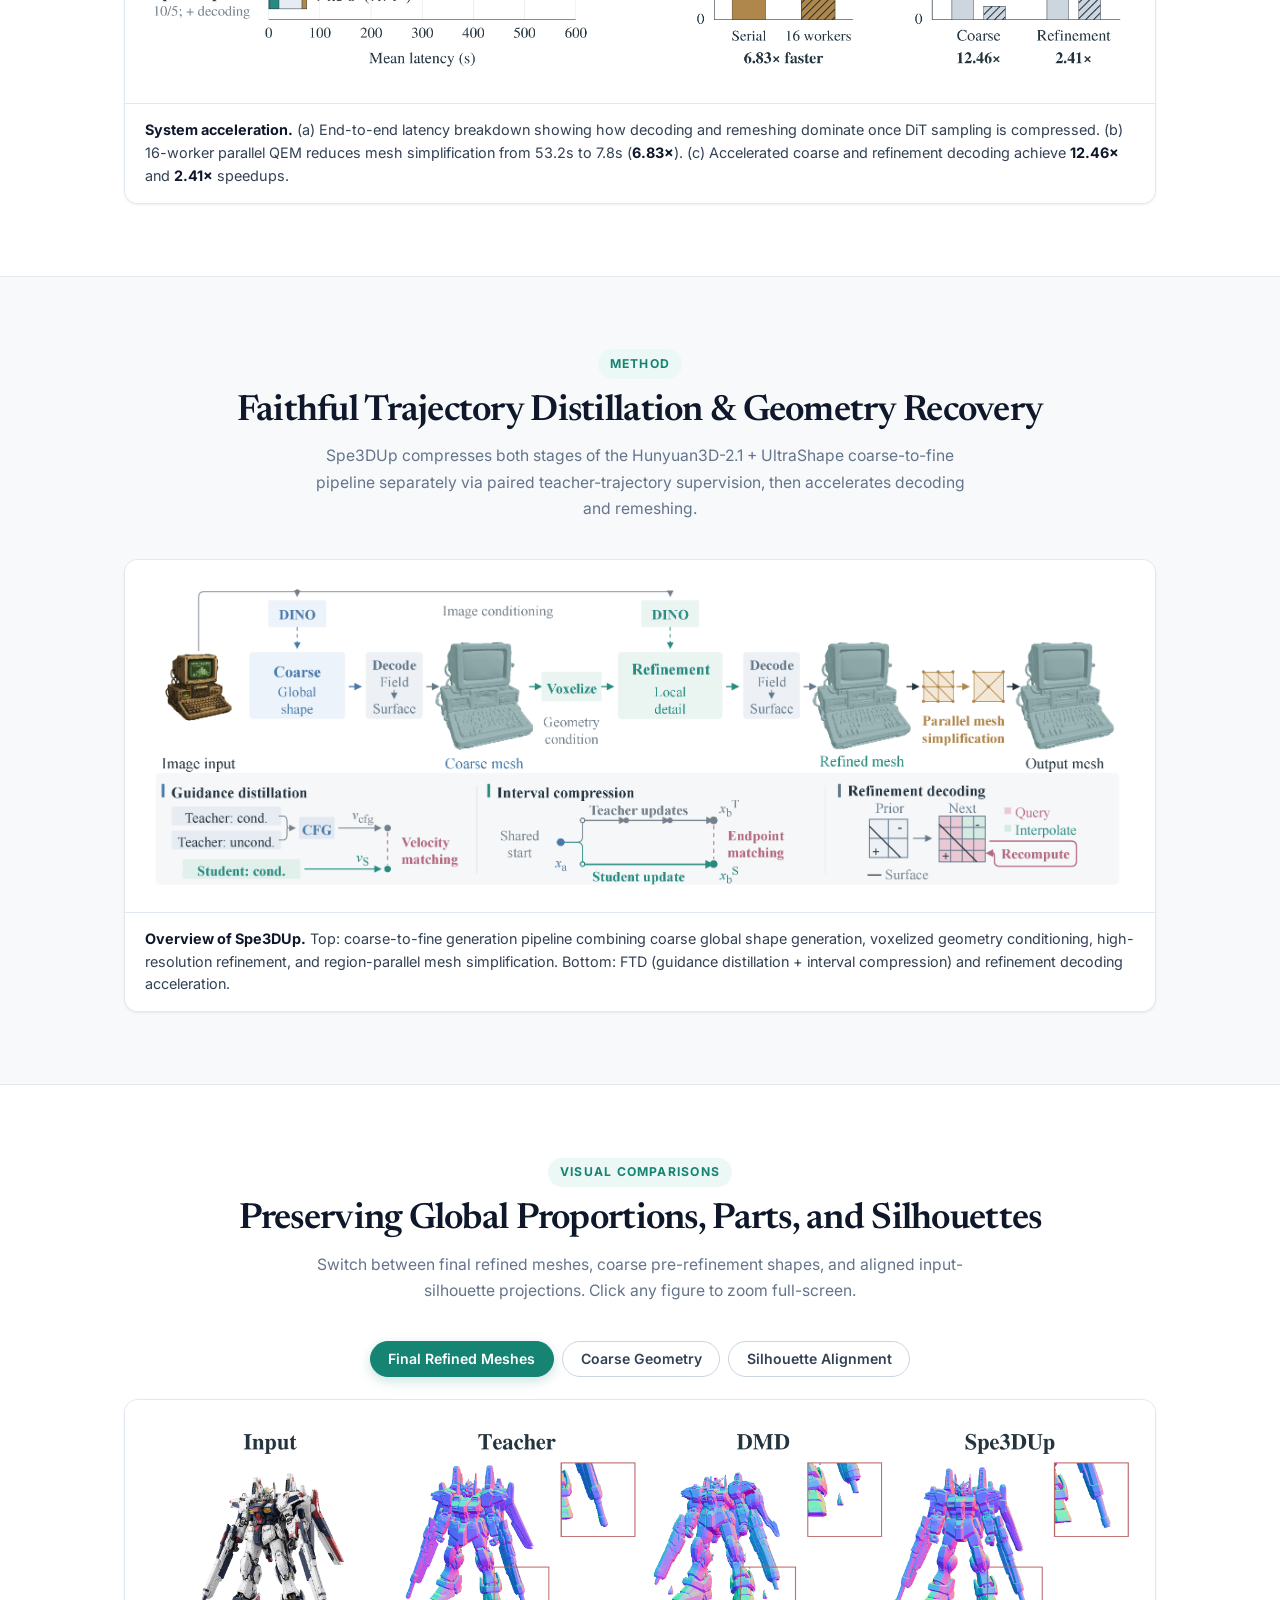
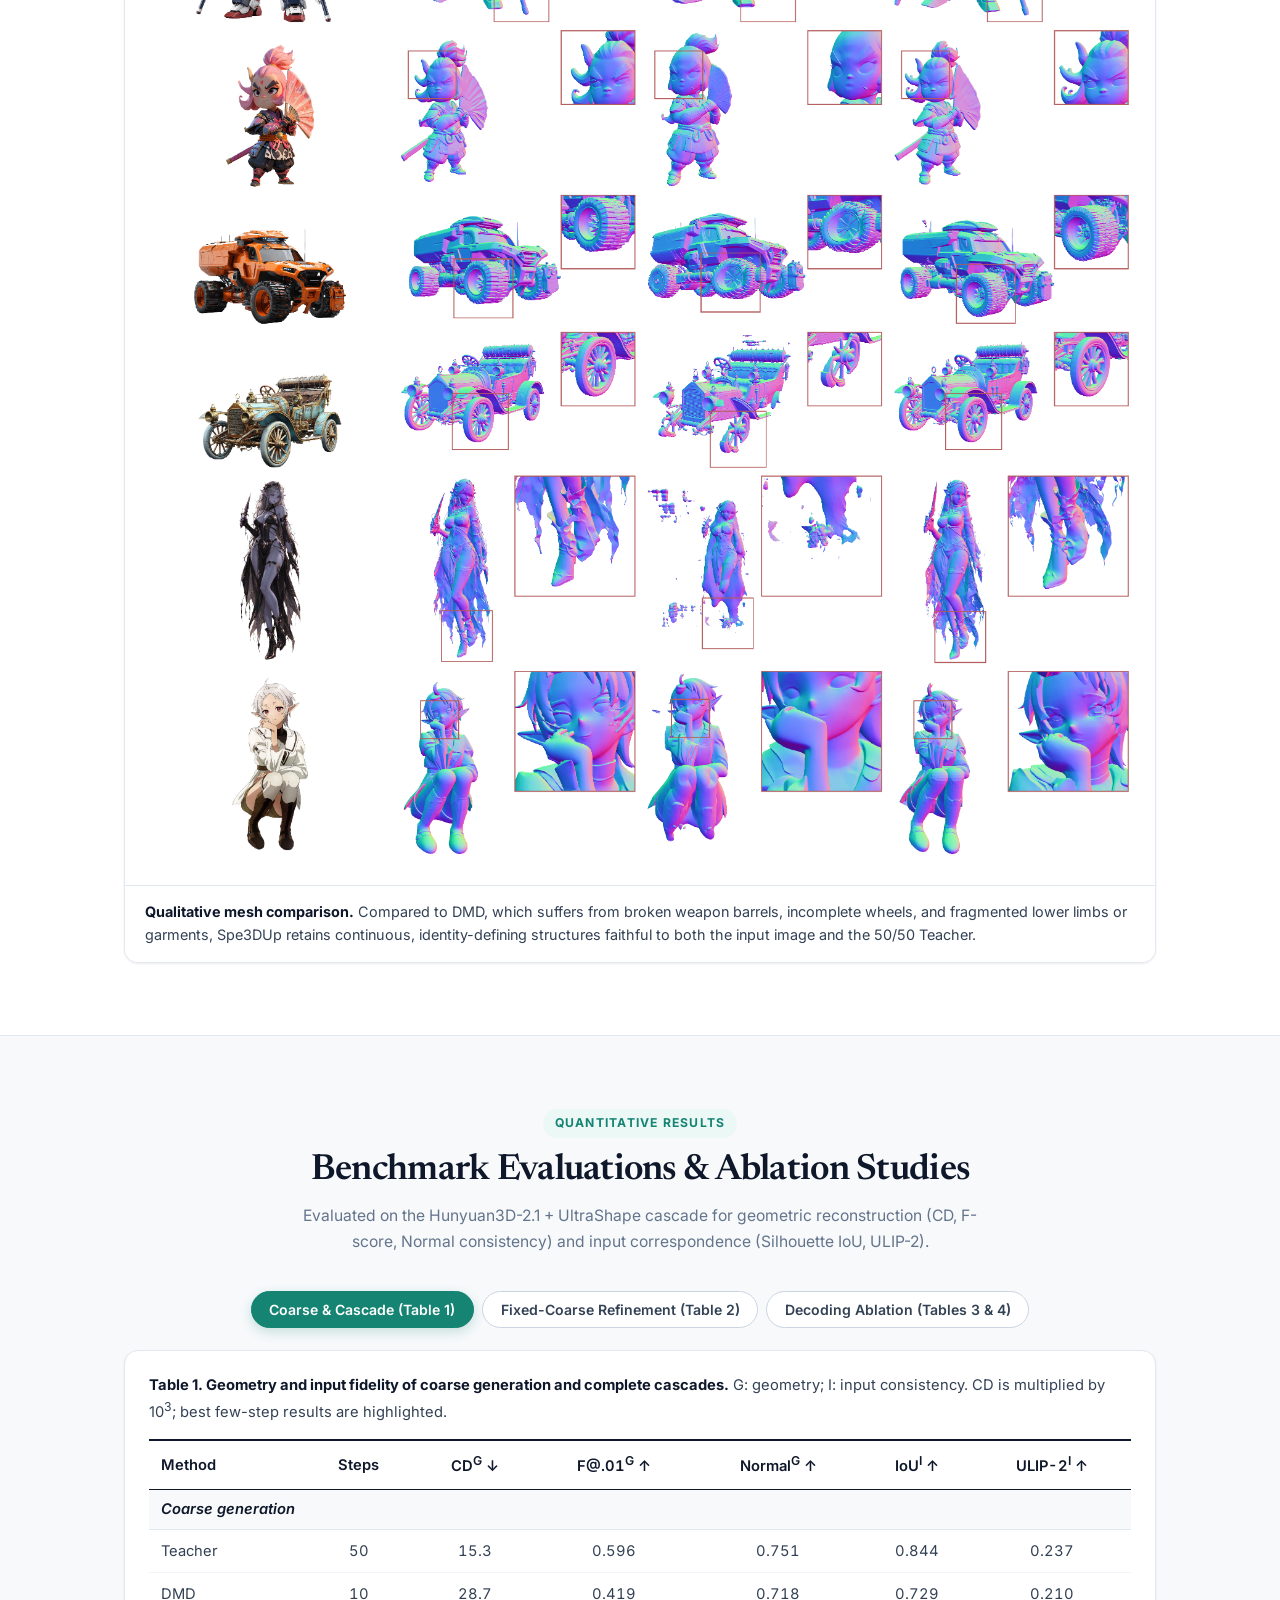
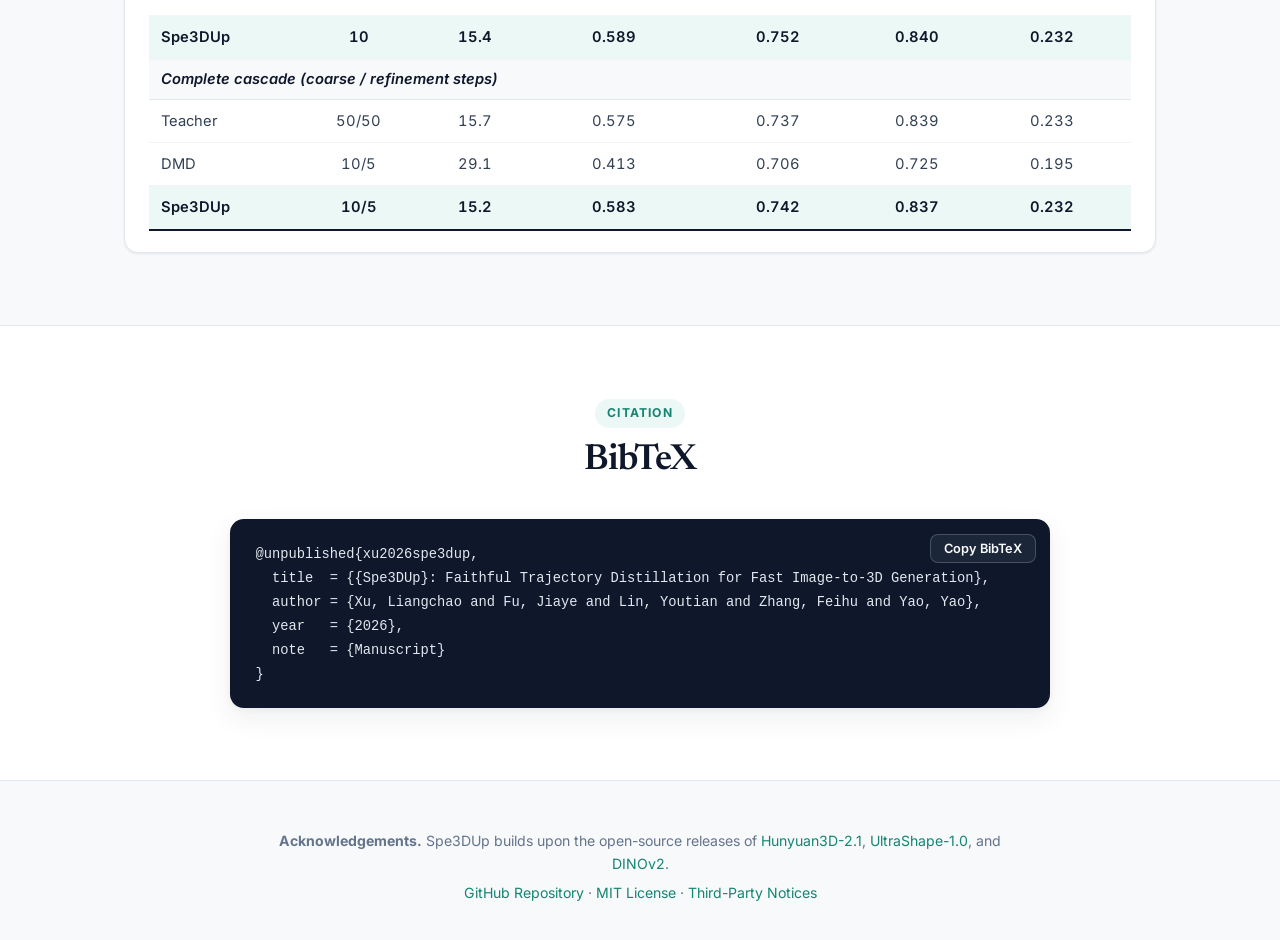
==== commit 3f9713fb: "Rename company affiliation to Envision and match author/affiliation typography" ====
--- a/Spe3DUp/index.html
+++ b/Spe3DUp/index.html
@@ -79,19 +79,19 @@
       <h1 class="hero-subtitle">Faithful Trajectory Distillation for Fast Image-to-3D Generation</h1>
 
       <div class="authors">
-        <span><a href="https://kevinxu11155.github.io/">Liangchao Xu</a><sup>1,3</sup></span>
-        <span>Jiaye Fu<sup>2,3</sup></span>
-        <span>Youtian Lin<sup>1</sup></span>
-        <span>Feihu Zhang<sup>3</sup></span>
+        <span><a href="https://kevinxu11155.github.io/">Liangchao Xu</a><sup>1,3</sup>,</span>
+        <span>Jiaye Fu<sup>2,3</sup>,</span>
+        <span>Youtian Lin<sup>1</sup>,</span>
+        <span>Feihu Zhang<sup>3</sup>,</span>
         <span><a href="https://yoyo000.github.io">Yao Yao</a><sup>1,&dagger;</sup></span>
       </div>
 
       <div class="affiliations">
         <span><sup>1</sup>Nanjing University</span>
         <span><sup>2</sup>Peking University</span>
-        <span><sup>3</sup>Neural4D</span>
-      </div>
-      <p class="corresponding-note"><sup>&dagger;</sup>Corresponding author</p>
+        <span><sup>3</sup>Envision</span>
+        <span><sup>&dagger;</sup>Corresponding author</span>
+      </div>
 
       <div class="action-buttons">
         <a class="btn btn-primary" href="https://github.com/KevinXu11155/Spe3DUp" target="_blank" rel="noopener">
--- a/Spe3DUp/static/css/style.css
+++ b/Spe3DUp/static/css/style.css
@@ -264,16 +264,17 @@
   display: flex;
   flex-wrap: wrap;
   justify-content: center;
-  gap: 0.35rem 1.35rem;
-  font-size: 1.04rem;
-  font-weight: 500;
+  gap: 0.3rem 0.6rem;
+  font-family: var(--font-sans);
+  font-size: 1.02rem;
+  font-weight: 400;
   color: var(--ink);
   margin-bottom: 0.45rem;
 }
 
 .authors sup {
   color: var(--teal);
-  font-weight: 600;
+  font-weight: 500;
   margin-left: 1px;
 }
 
@@ -281,23 +282,19 @@
   display: flex;
   flex-wrap: wrap;
   justify-content: center;
-  gap: 0.25rem 1.5rem;
-  font-size: 0.93rem;
+  gap: 0.25rem 1.45rem;
+  font-family: var(--font-serif);
+  font-style: italic;
+  font-size: 0.98rem;
   color: var(--ink-secondary);
-  margin-bottom: 0.35rem;
+  margin-bottom: 1.65rem;
 }
 
 .affiliations sup {
+  font-style: normal;
   color: var(--teal);
   font-weight: 600;
-  margin-right: 2px;
-}
-
-.corresponding-note {
-  text-align: center;
-  font-size: 0.83rem;
-  color: var(--ink-muted);
-  margin: 0 0 1.65rem;
+  margin-right: 1px;
 }
 
 /* Action Buttons */
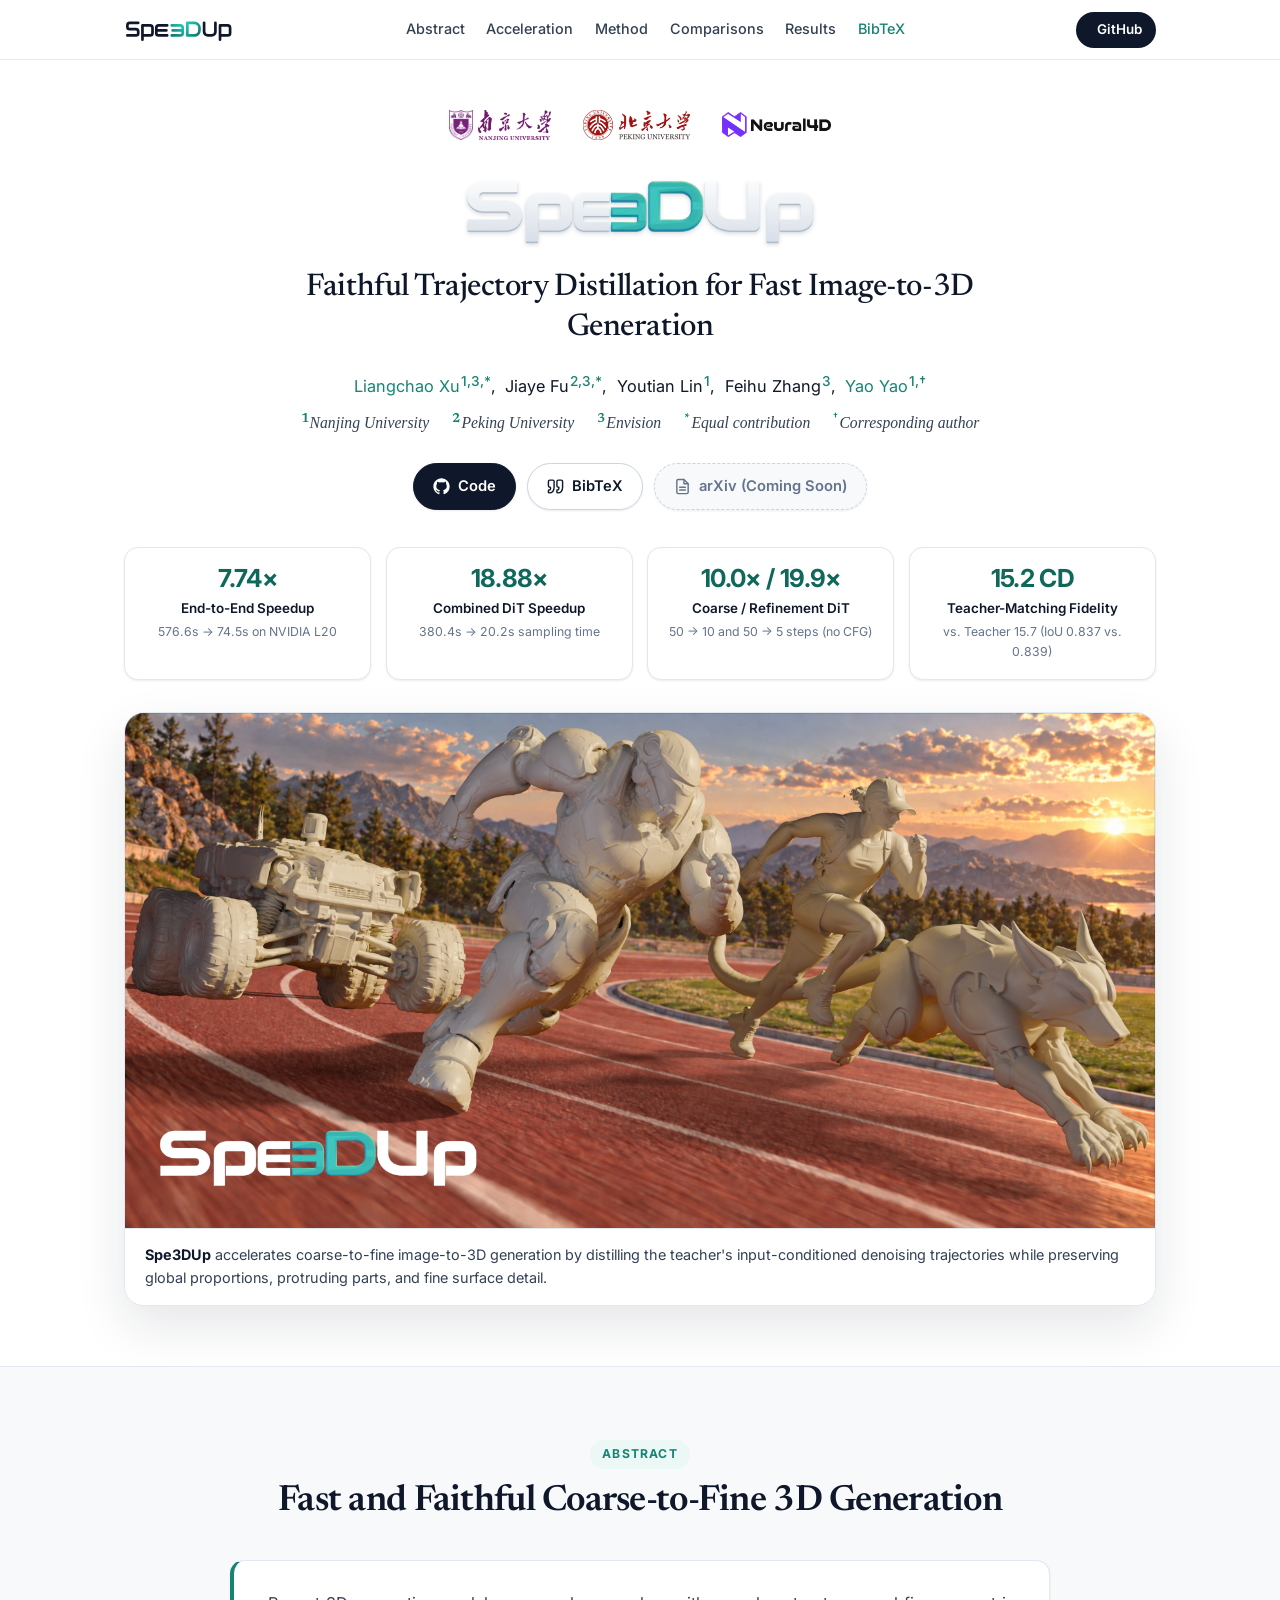
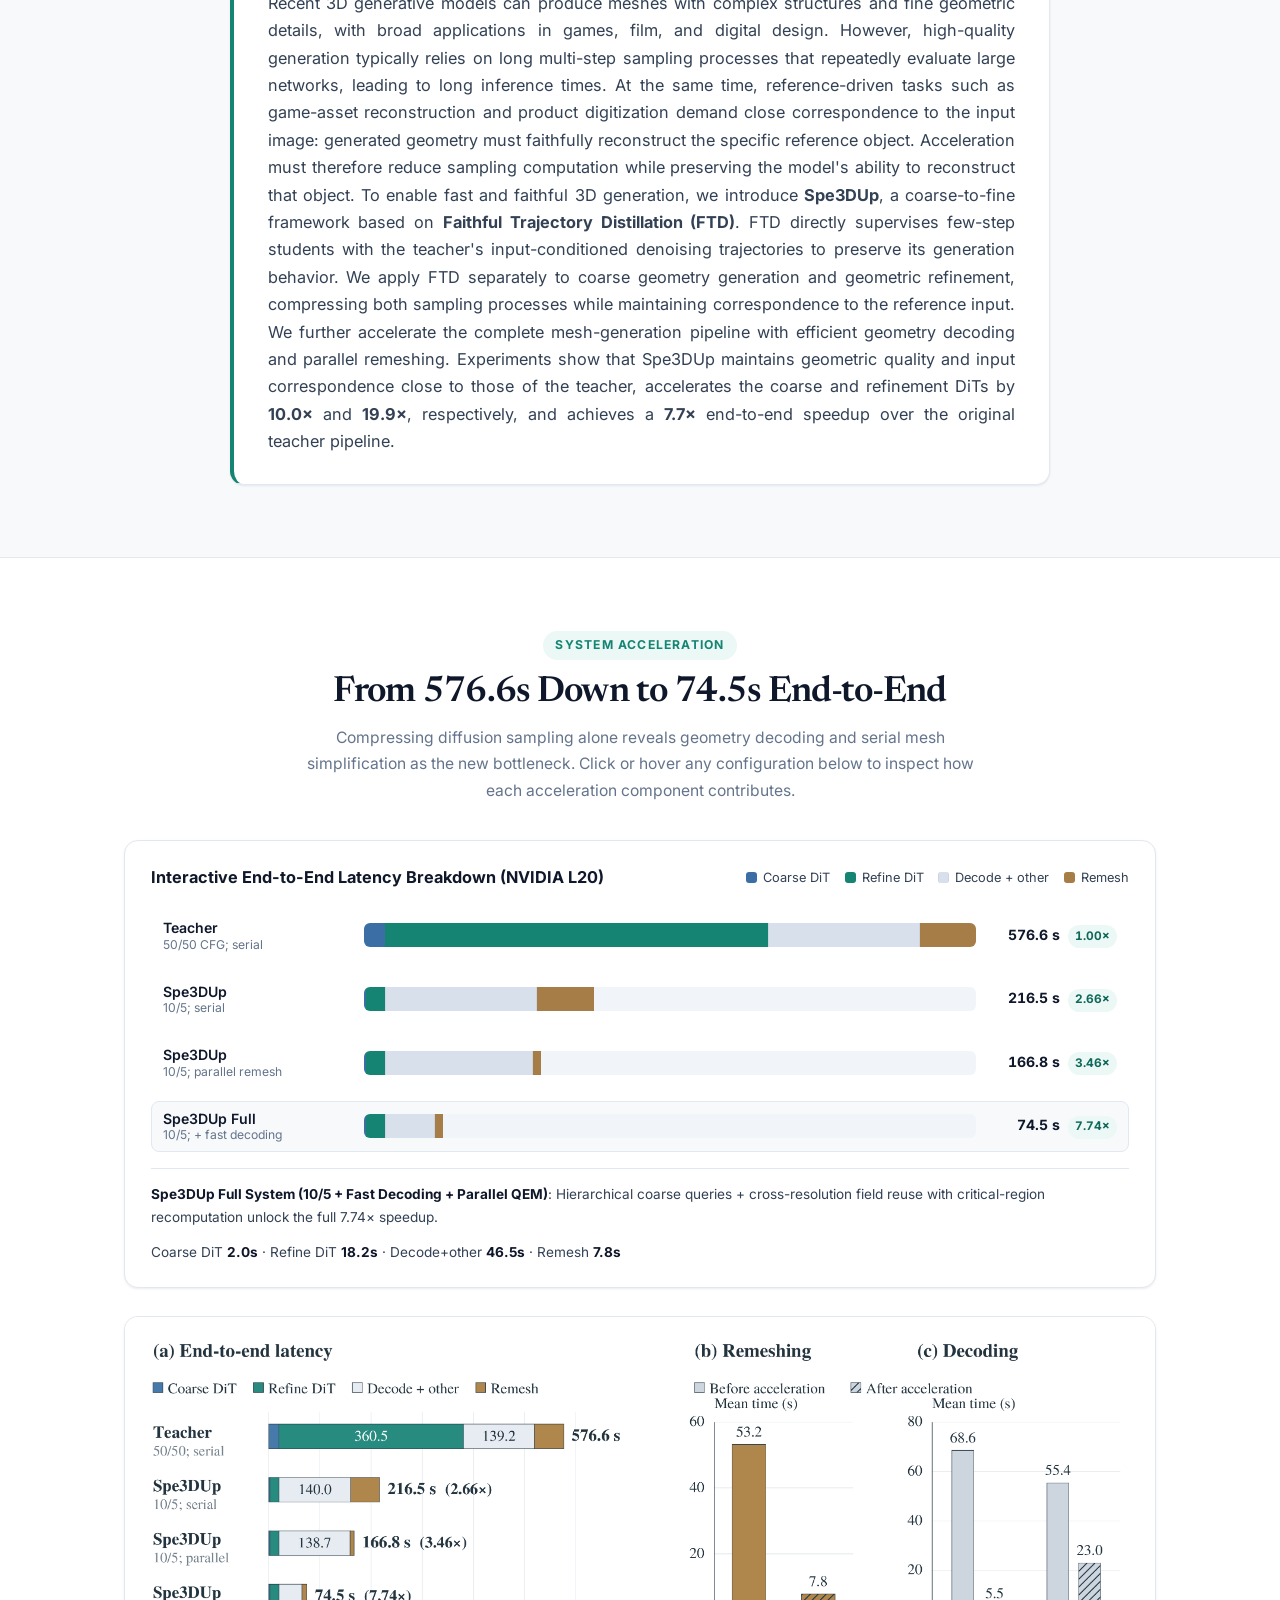
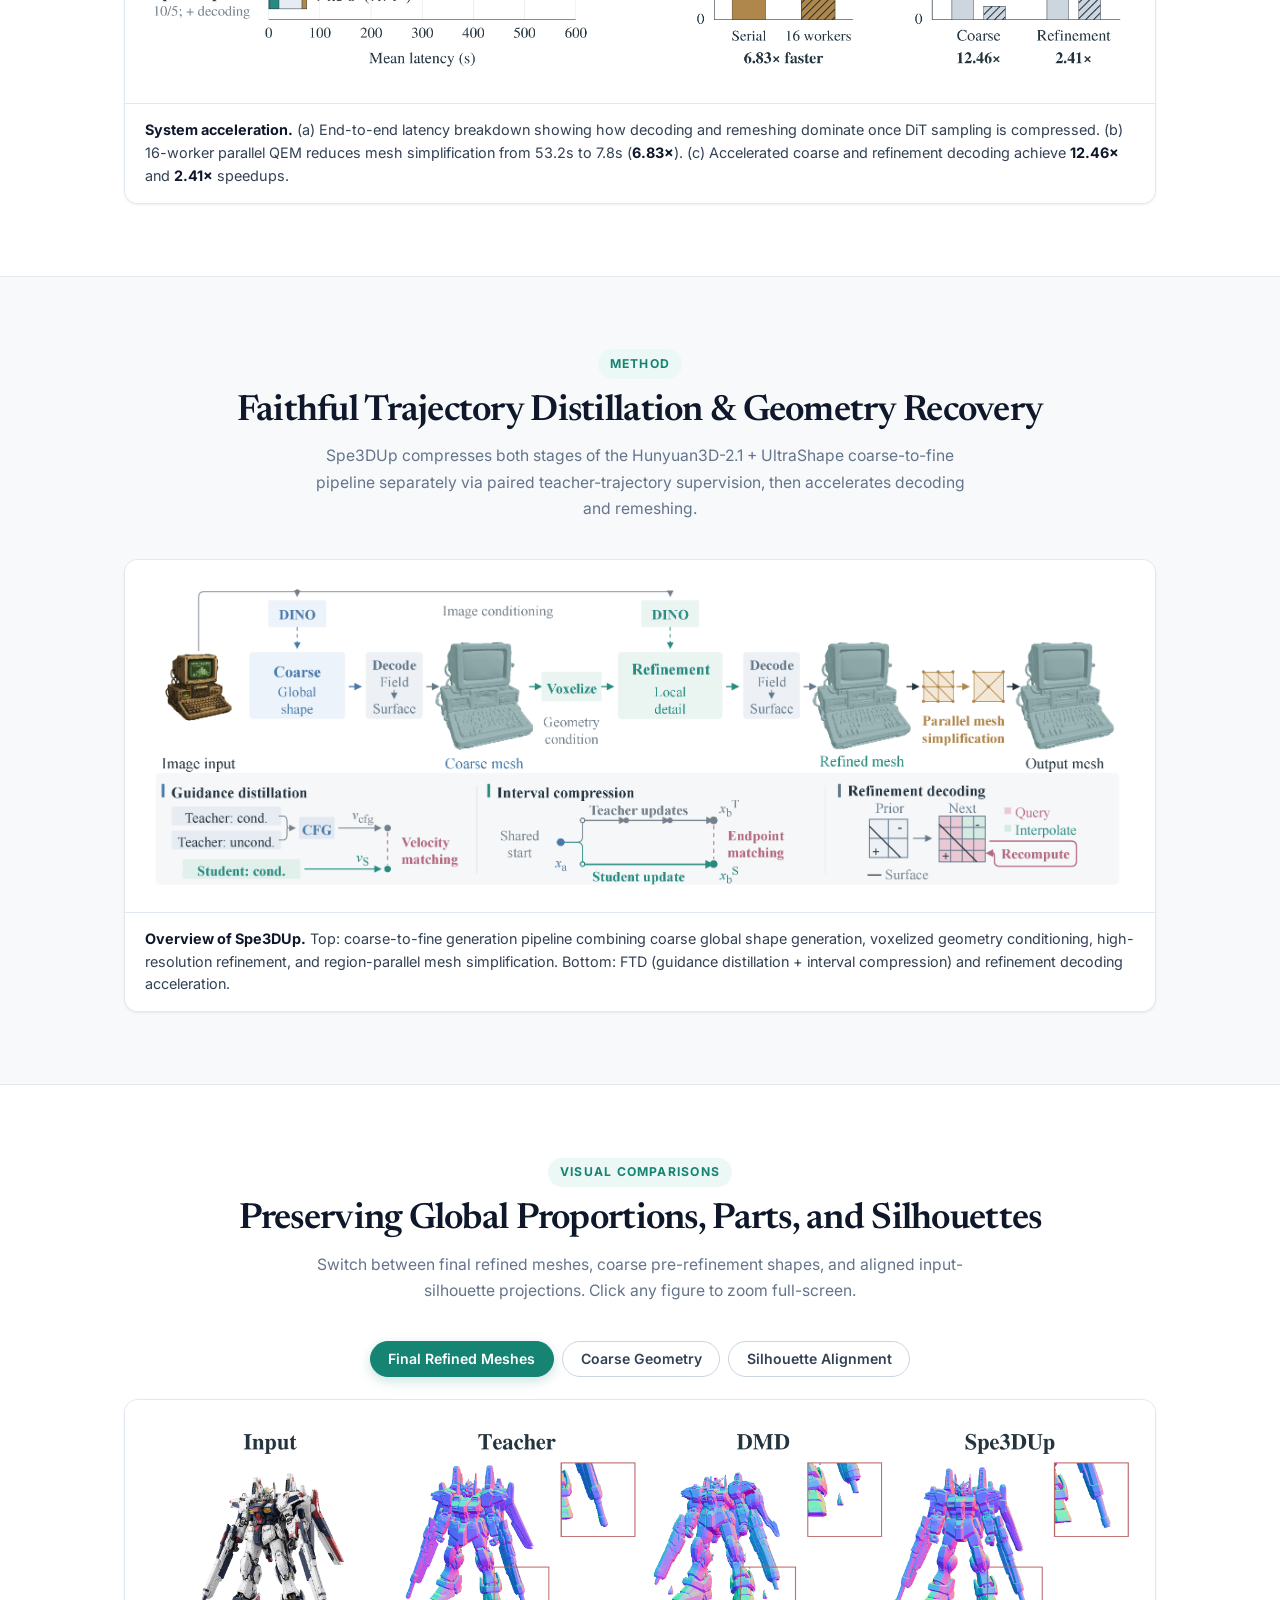
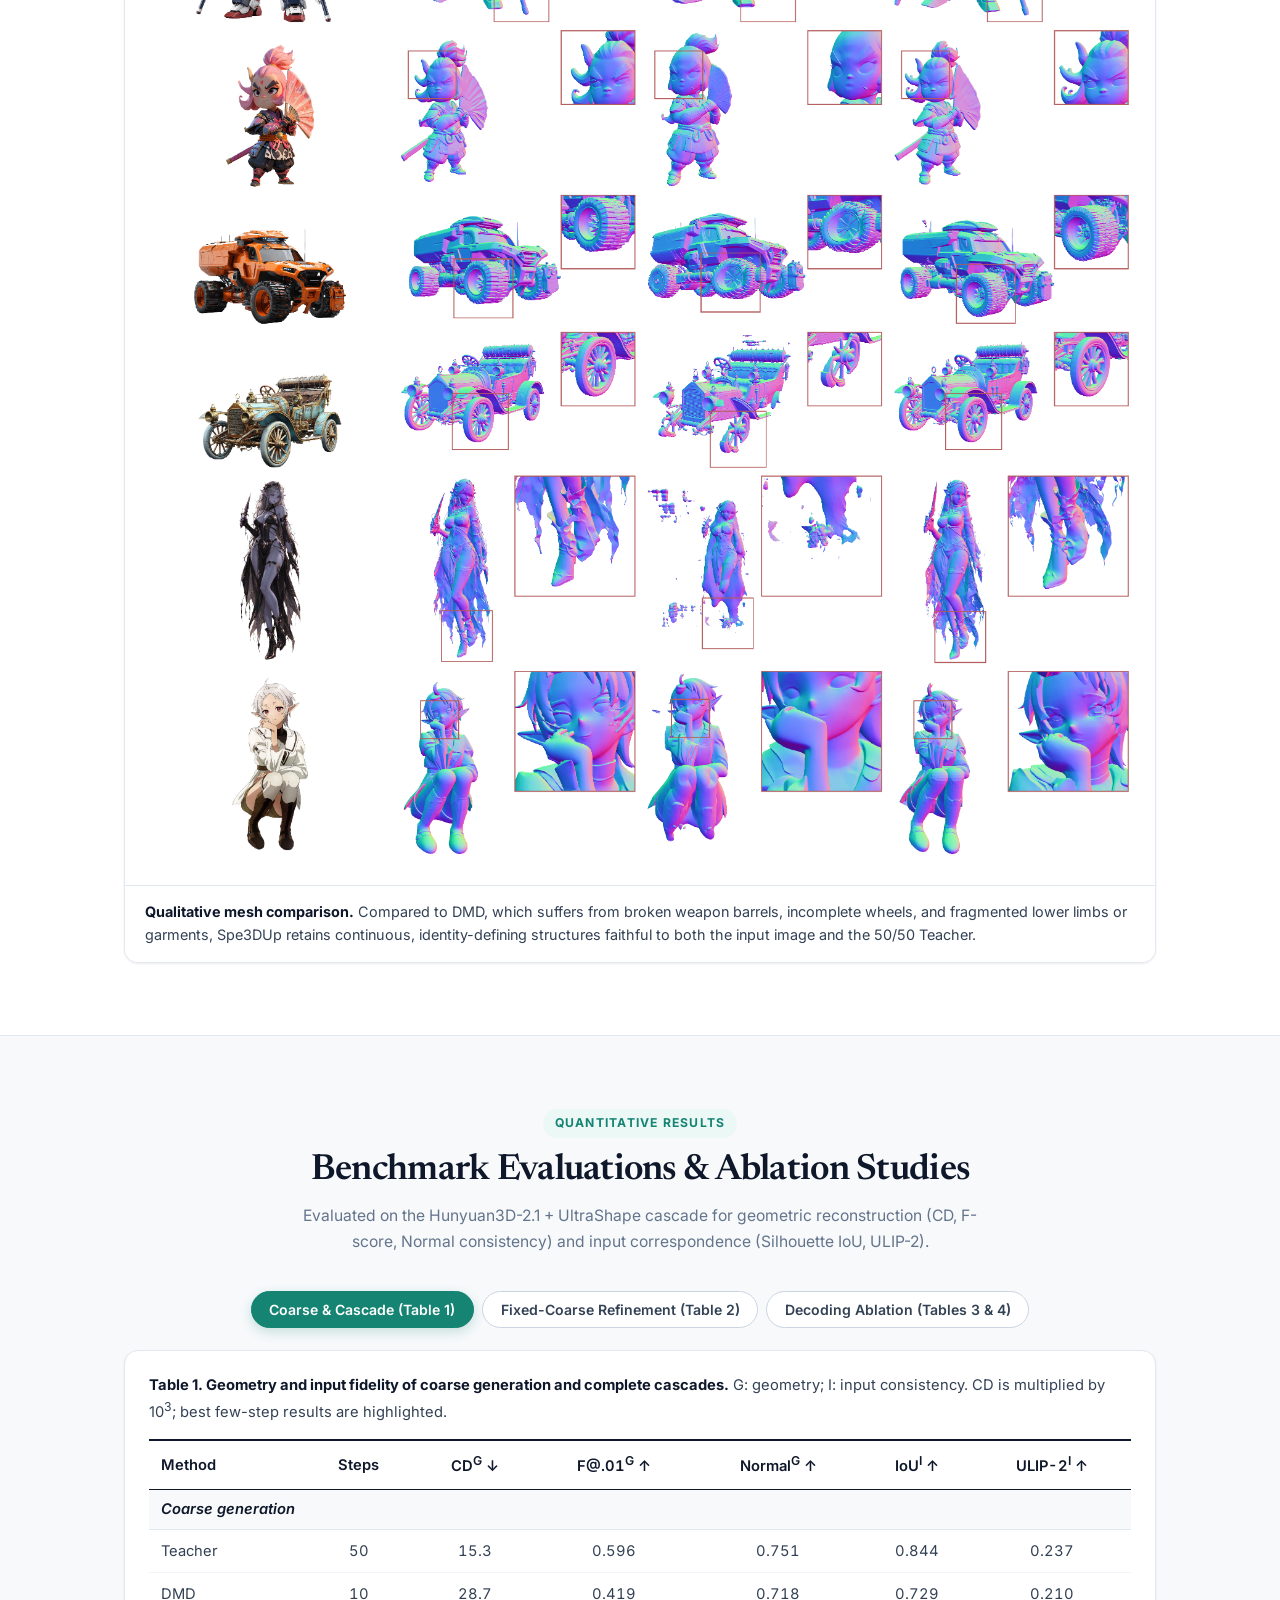
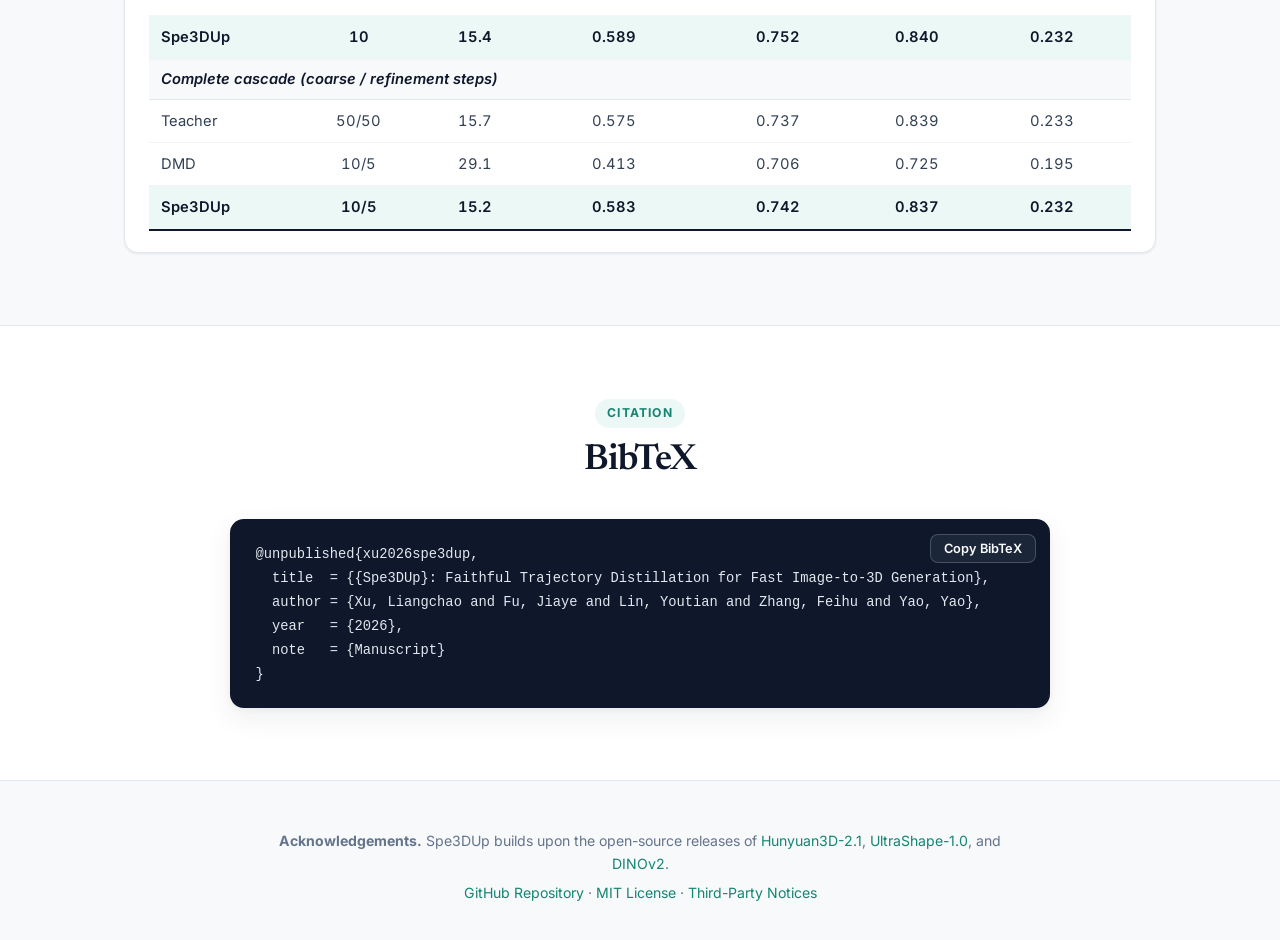
==== commit f22e260c: "Mark first two authors as equal contribution on Spe3DUp page" ====
--- a/Spe3DUp/index.html
+++ b/Spe3DUp/index.html
@@ -79,8 +79,8 @@
       <h1 class="hero-subtitle">Faithful Trajectory Distillation for Fast Image-to-3D Generation</h1>
 
       <div class="authors">
-        <span><a href="https://kevinxu11155.github.io/">Liangchao Xu</a><sup>1,3</sup>,</span>
-        <span>Jiaye Fu<sup>2,3</sup>,</span>
+        <span><a href="https://kevinxu11155.github.io/">Liangchao Xu</a><sup>1,3,*</sup>,</span>
+        <span>Jiaye Fu<sup>2,3,*</sup>,</span>
         <span>Youtian Lin<sup>1</sup>,</span>
         <span>Feihu Zhang<sup>3</sup>,</span>
         <span><a href="https://yoyo000.github.io">Yao Yao</a><sup>1,&dagger;</sup></span>
@@ -90,6 +90,7 @@
         <span><sup>1</sup>Nanjing University</span>
         <span><sup>2</sup>Peking University</span>
         <span><sup>3</sup>Envision</span>
+        <span><sup>*</sup>Equal contribution</span>
         <span><sup>&dagger;</sup>Corresponding author</span>
       </div>
 
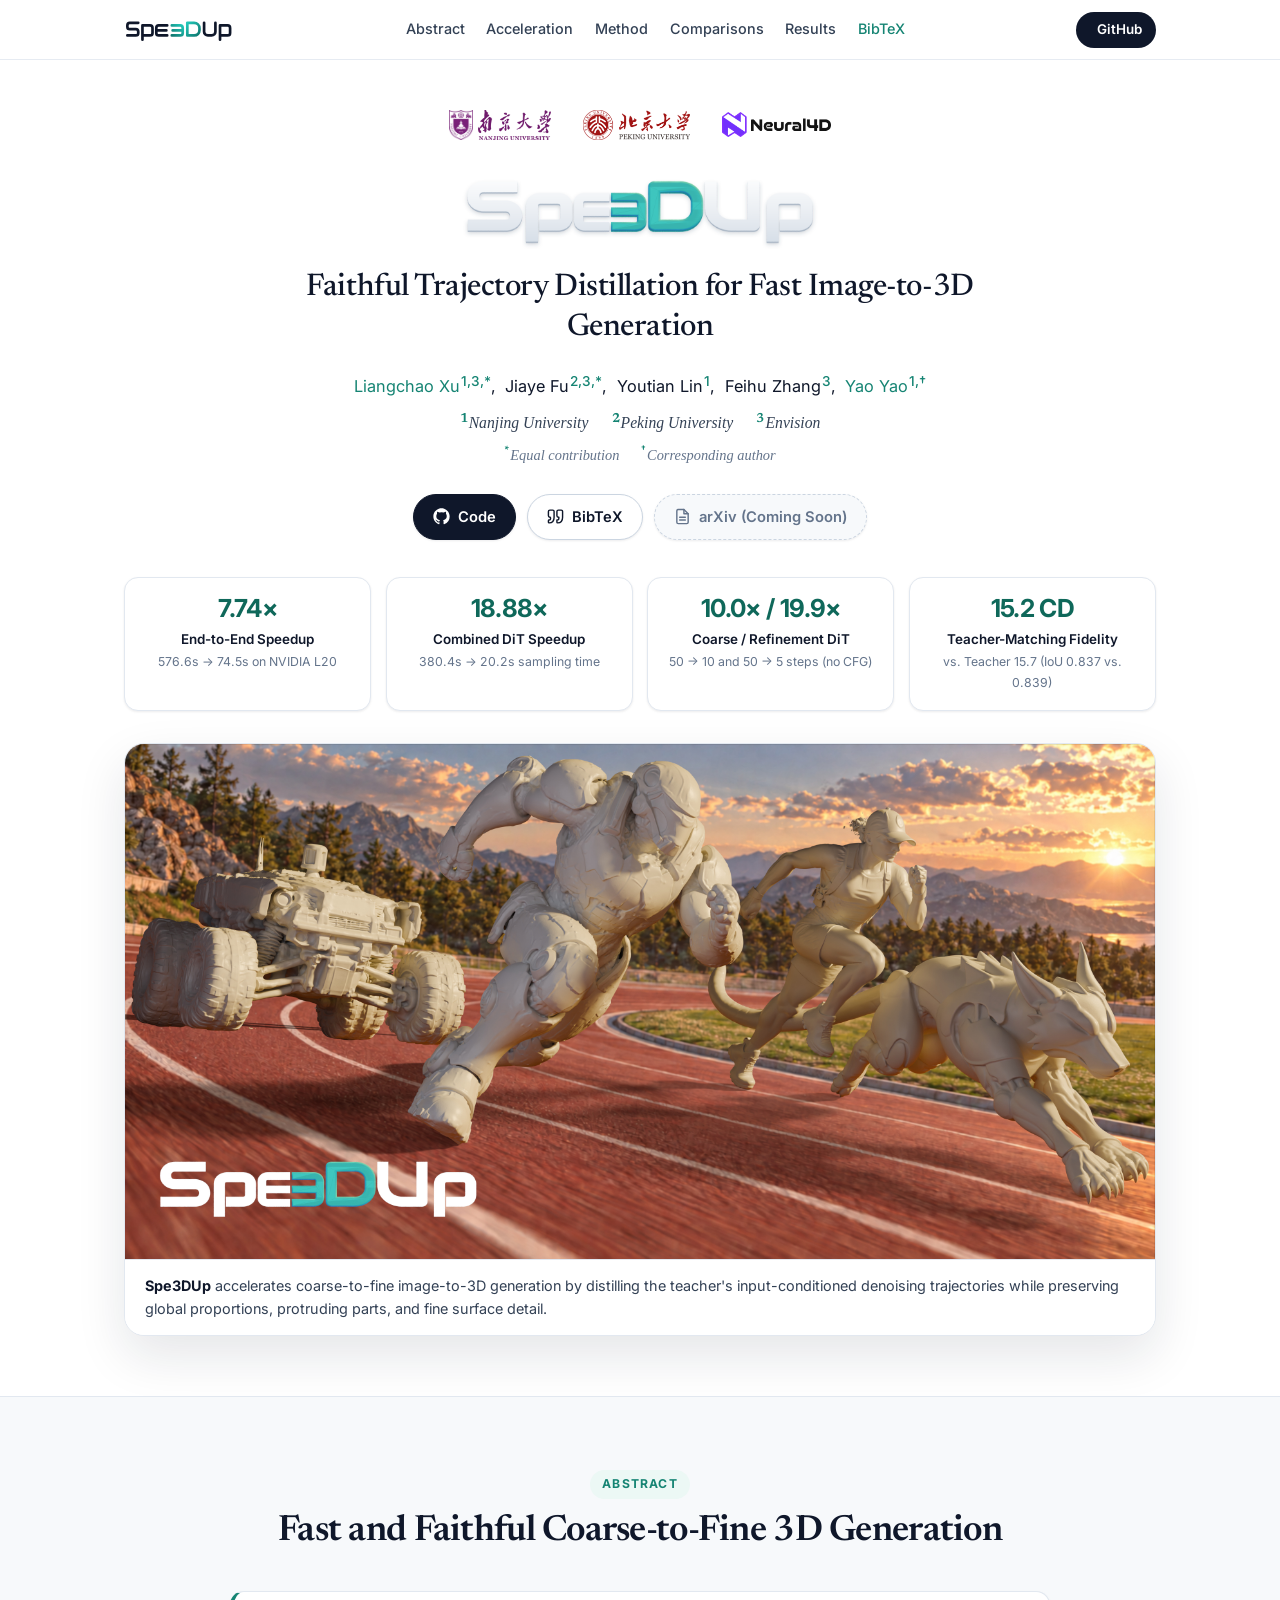
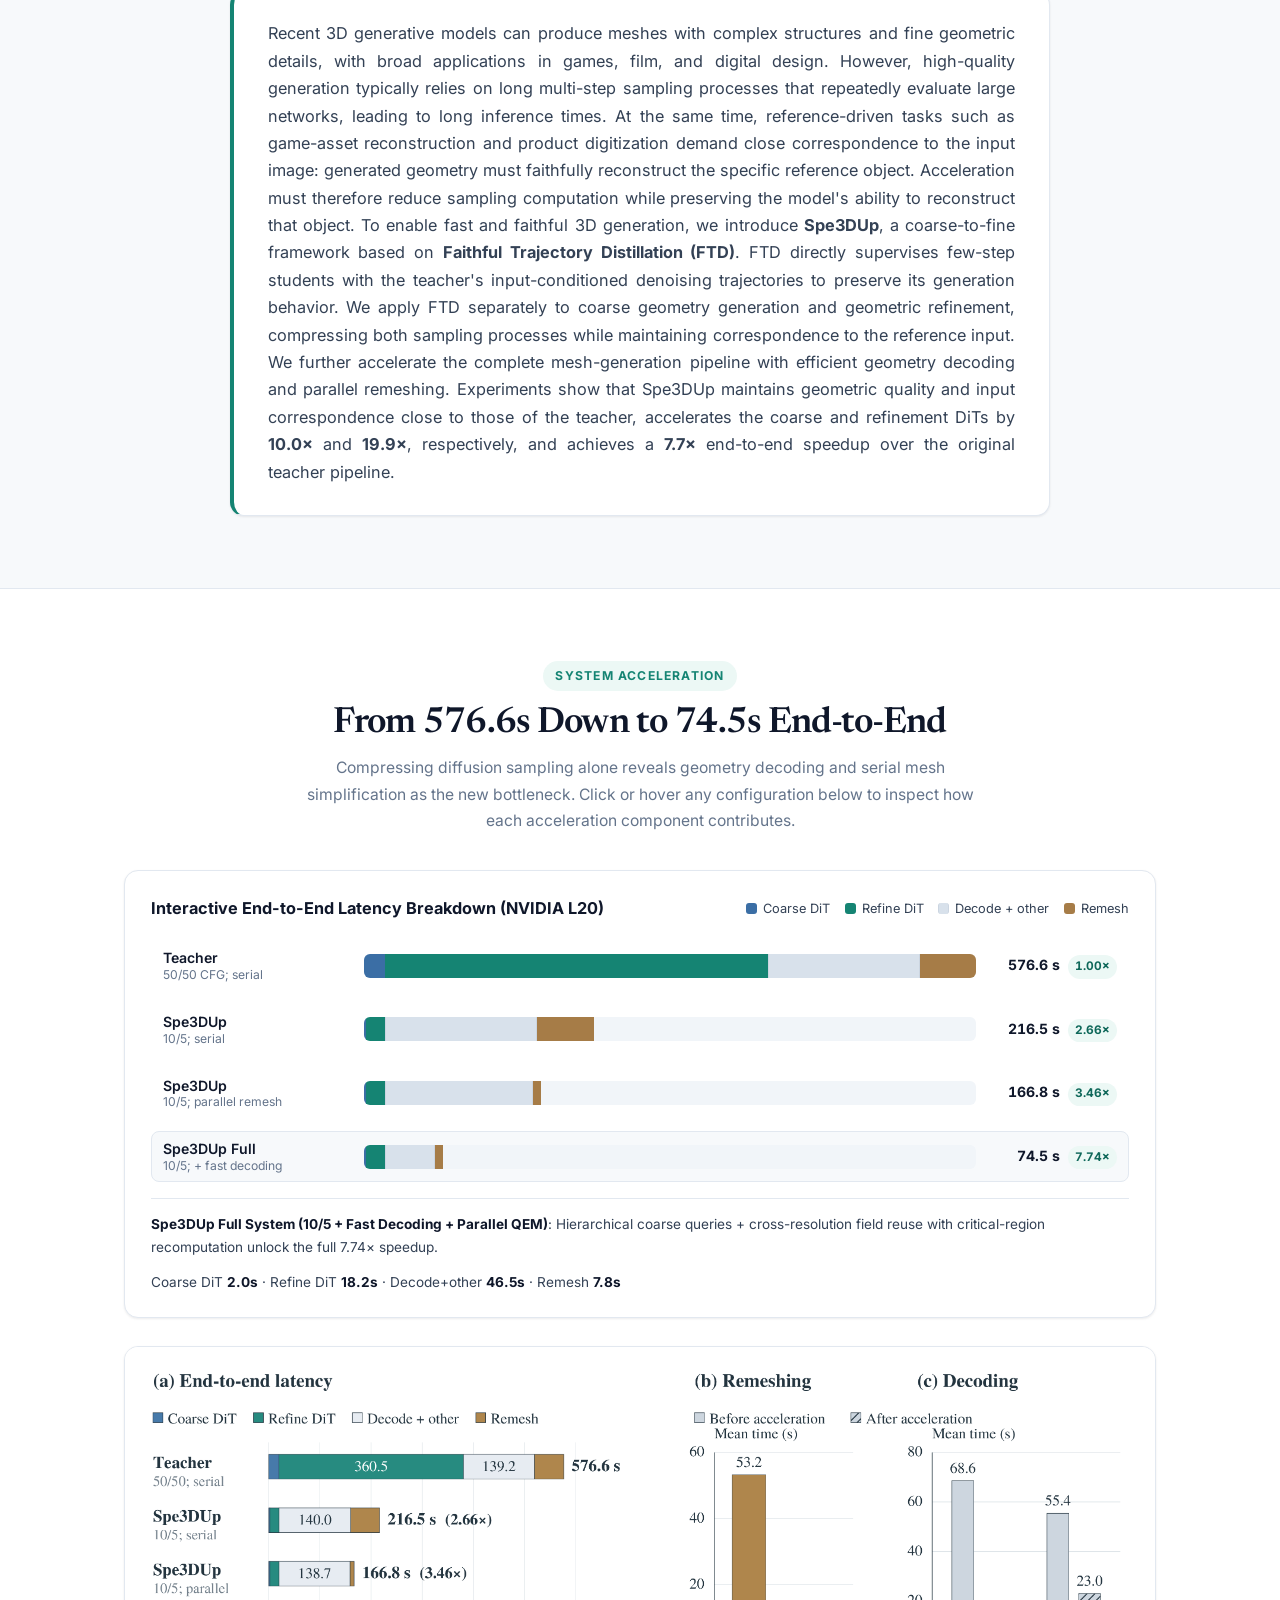
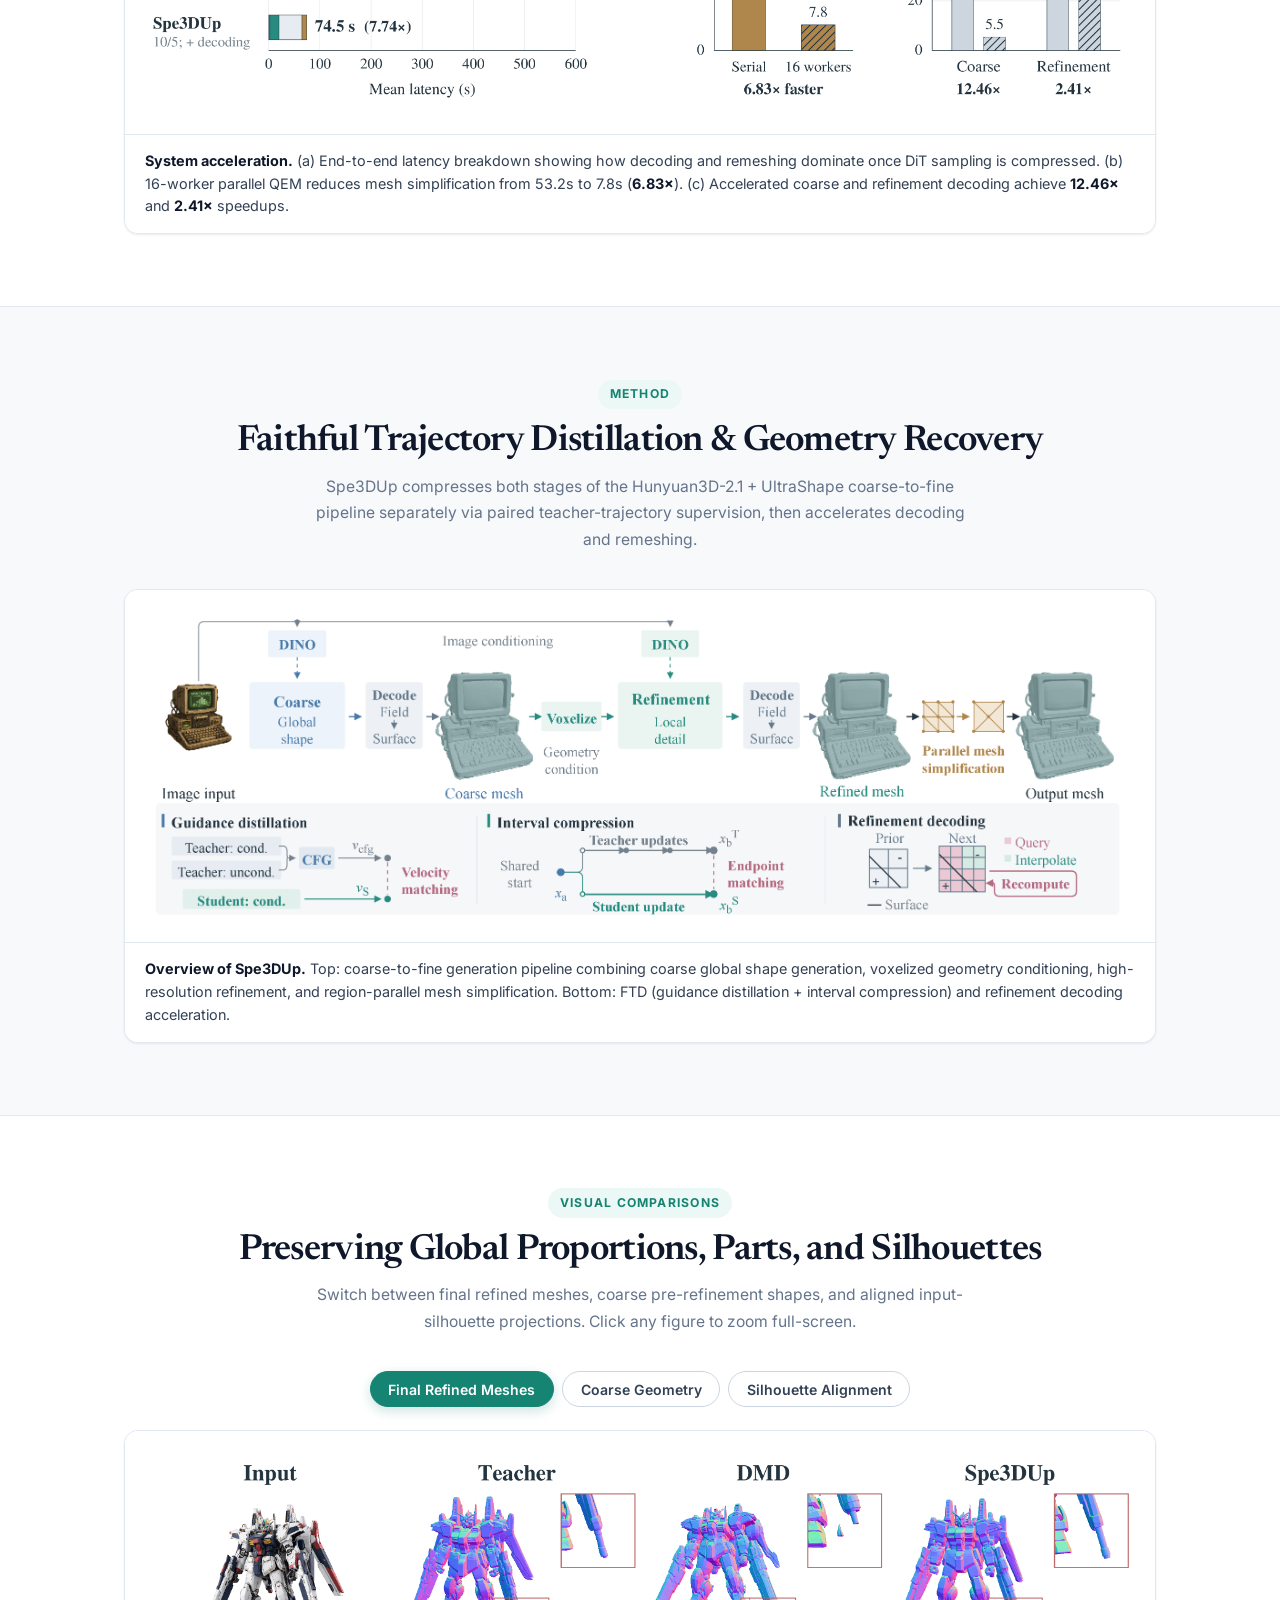
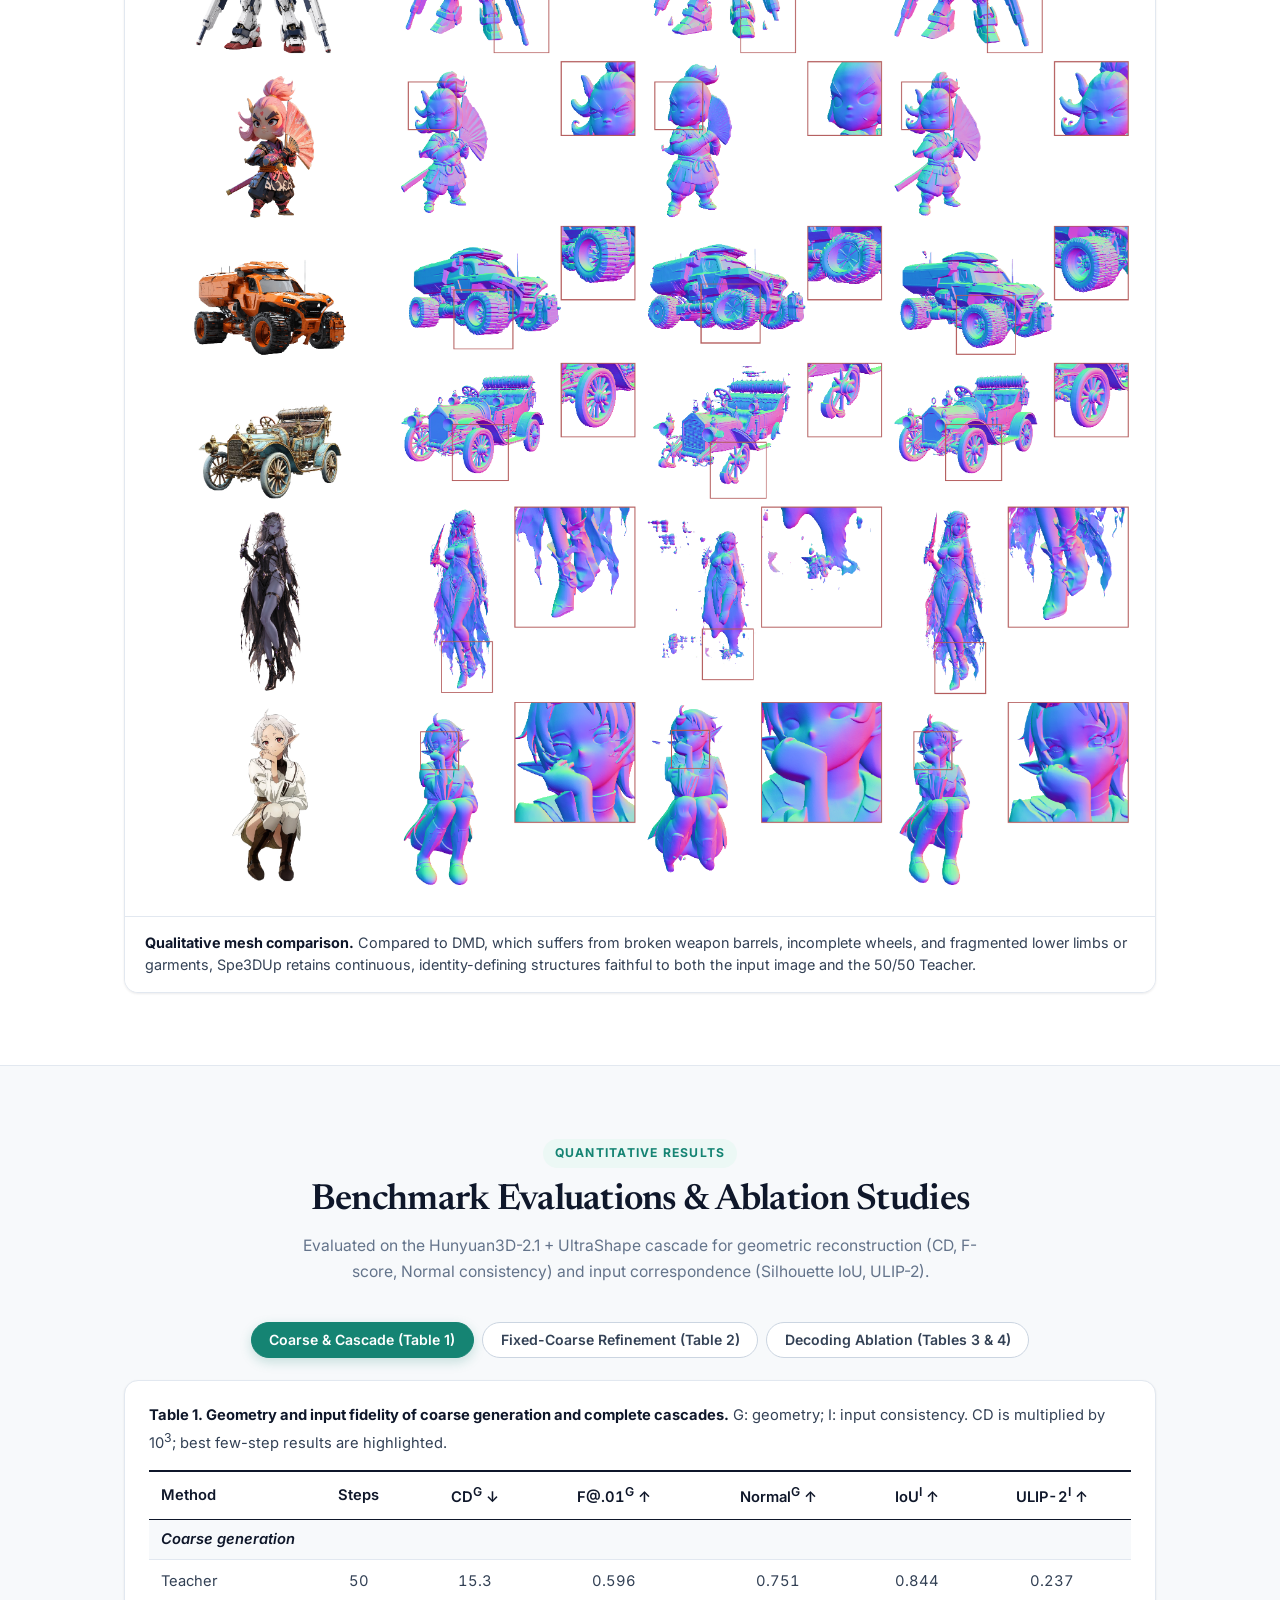
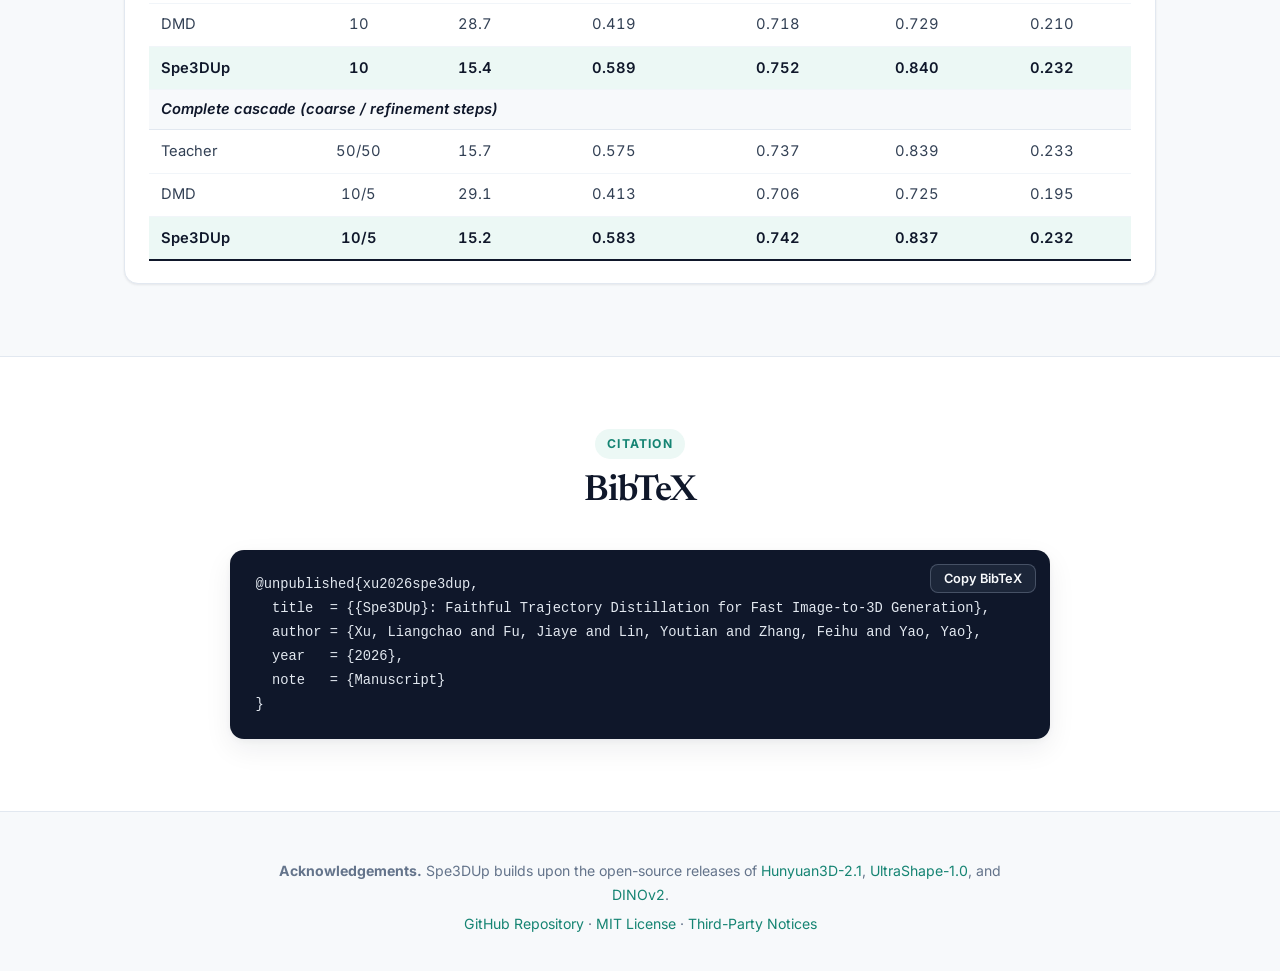
==== commit 190e7fea: "Place equal-contribution and corresponding-author notes on second line below affiliations" ====
--- a/Spe3DUp/index.html
+++ b/Spe3DUp/index.html
@@ -90,6 +90,9 @@
         <span><sup>1</sup>Nanjing University</span>
         <span><sup>2</sup>Peking University</span>
         <span><sup>3</sup>Envision</span>
+      </div>
+
+      <div class="author-notes">
         <span><sup>*</sup>Equal contribution</span>
         <span><sup>&dagger;</sup>Corresponding author</span>
       </div>
--- a/Spe3DUp/static/css/style.css
+++ b/Spe3DUp/static/css/style.css
@@ -287,14 +287,27 @@
   font-style: italic;
   font-size: 0.98rem;
   color: var(--ink-secondary);
-  margin-bottom: 1.65rem;
-}
-
-.affiliations sup {
+  margin-bottom: 0.28rem;
+}
+
+.affiliations sup,
+.author-notes sup {
   font-style: normal;
   color: var(--teal);
   font-weight: 600;
   margin-right: 1px;
+}
+
+.author-notes {
+  display: flex;
+  flex-wrap: wrap;
+  justify-content: center;
+  gap: 0.2rem 1.35rem;
+  font-family: var(--font-serif);
+  font-style: italic;
+  font-size: 0.9rem;
+  color: var(--ink-muted);
+  margin-bottom: 1.65rem;
 }
 
 /* Action Buttons */
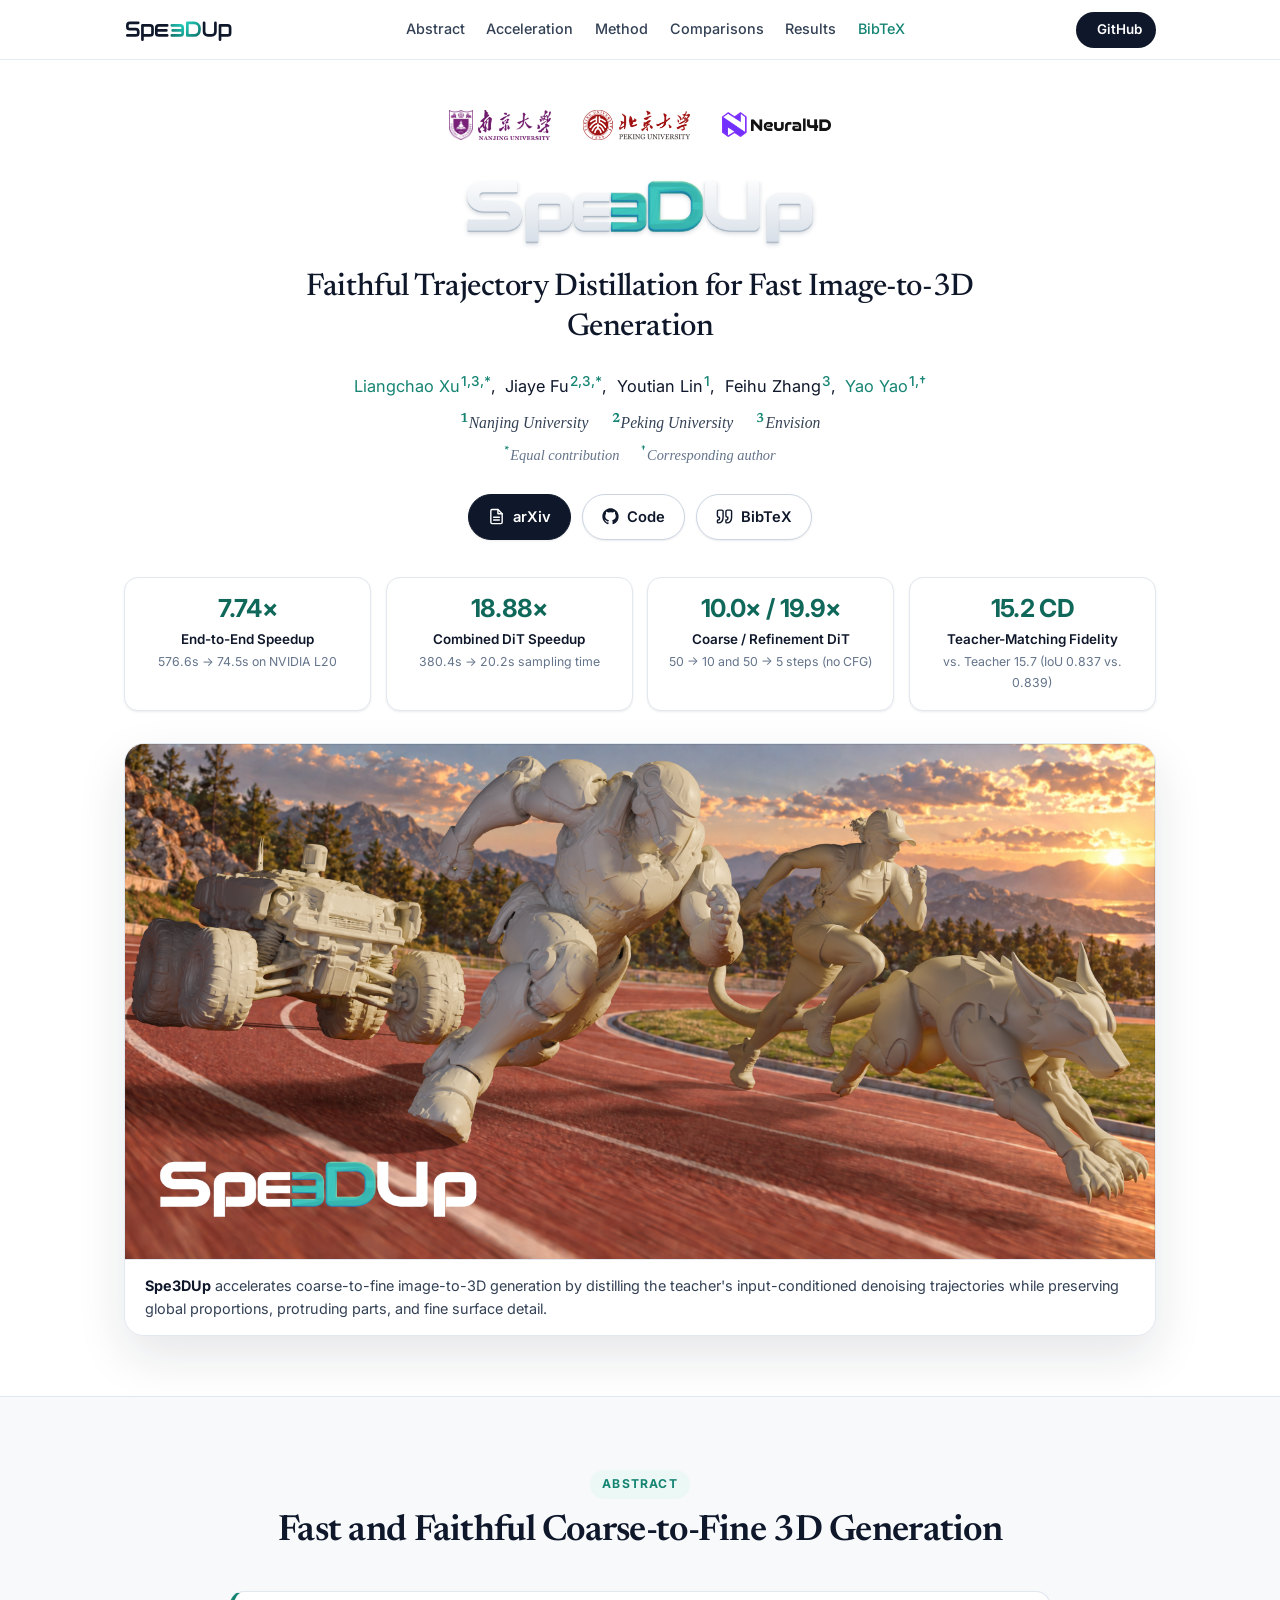
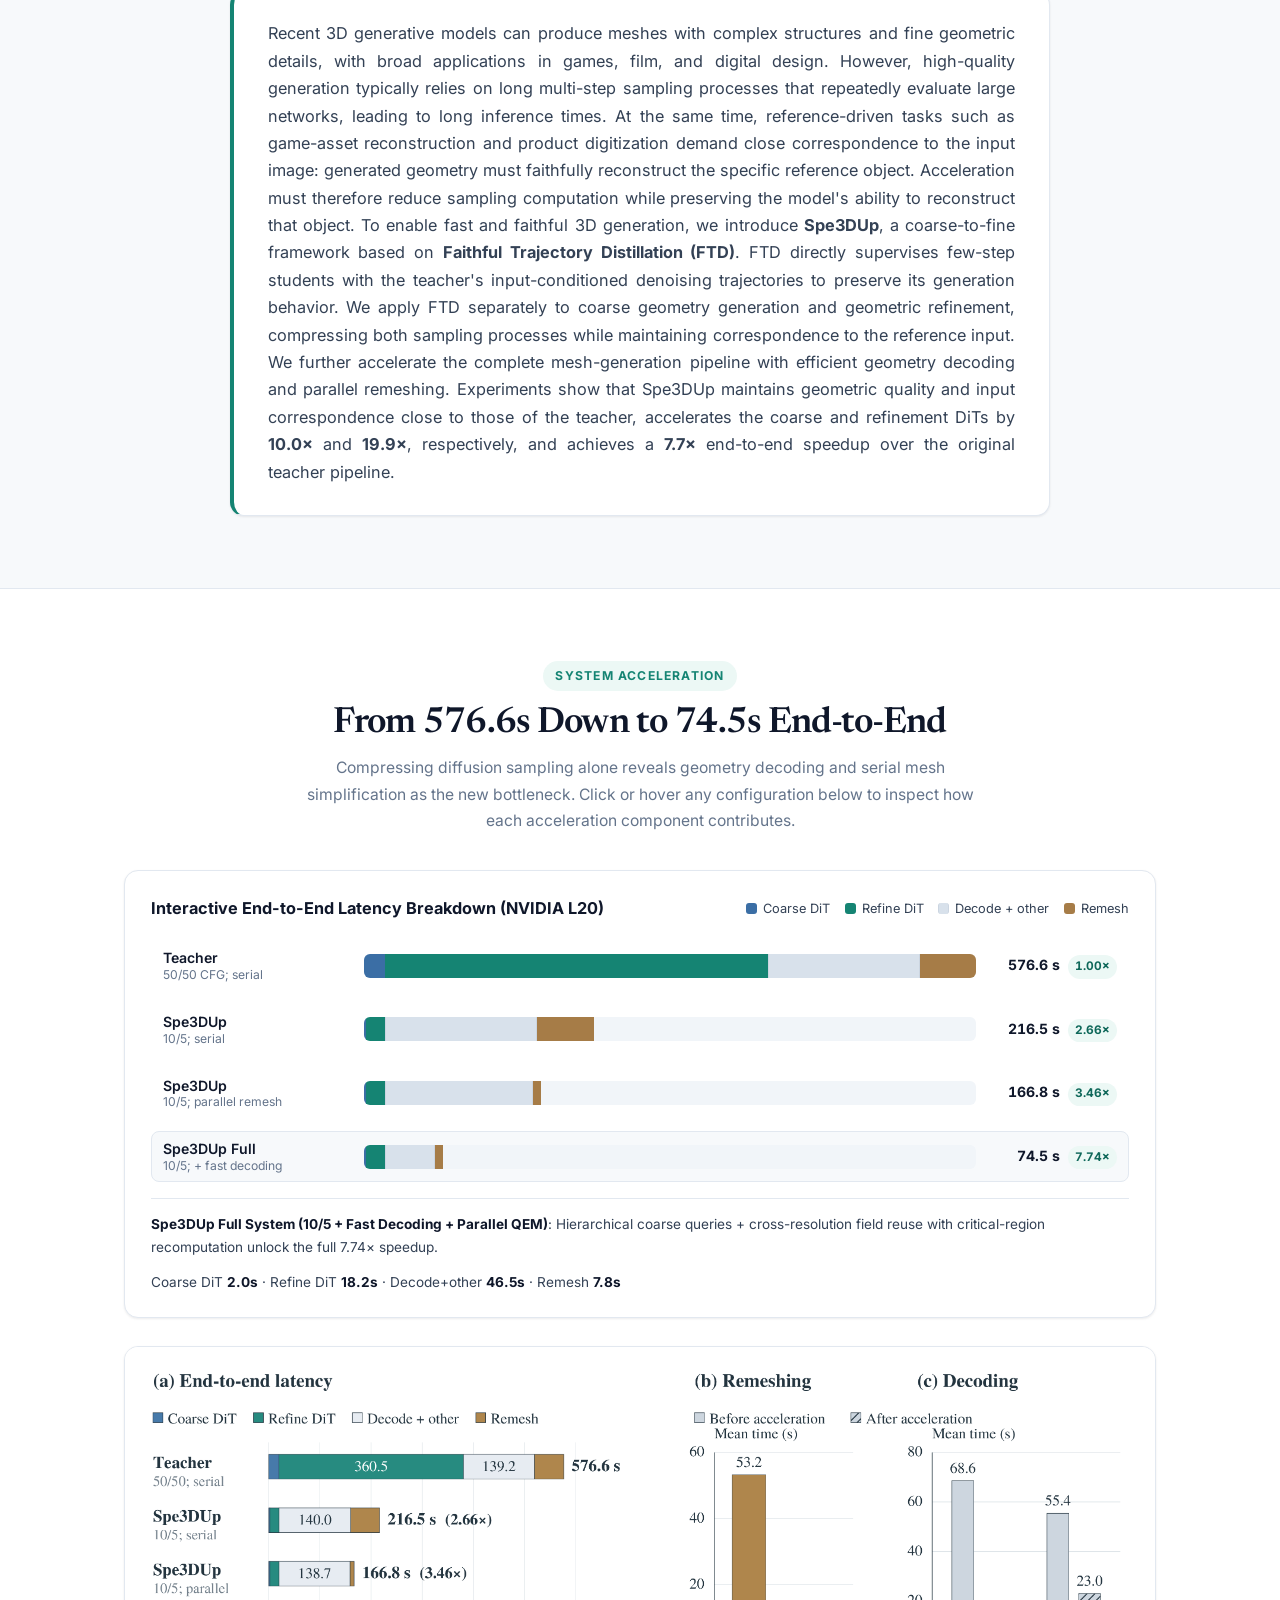
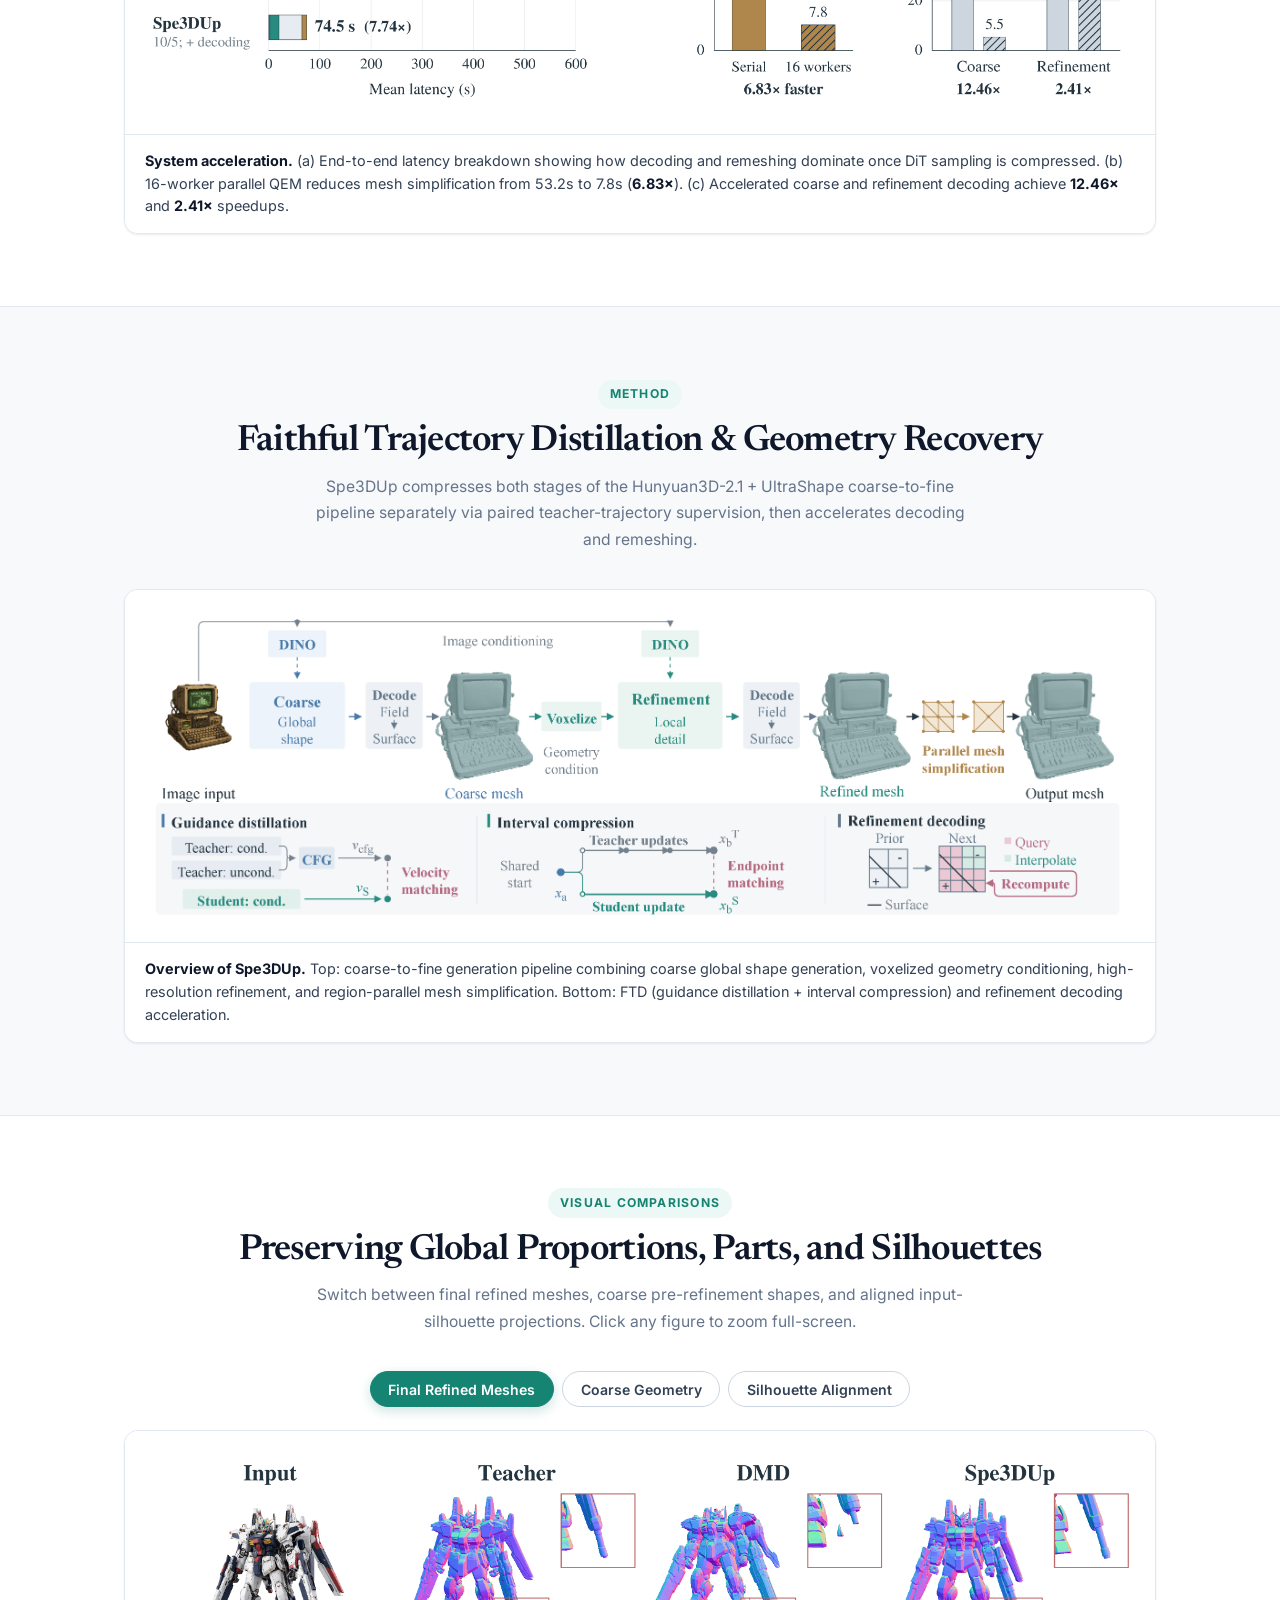
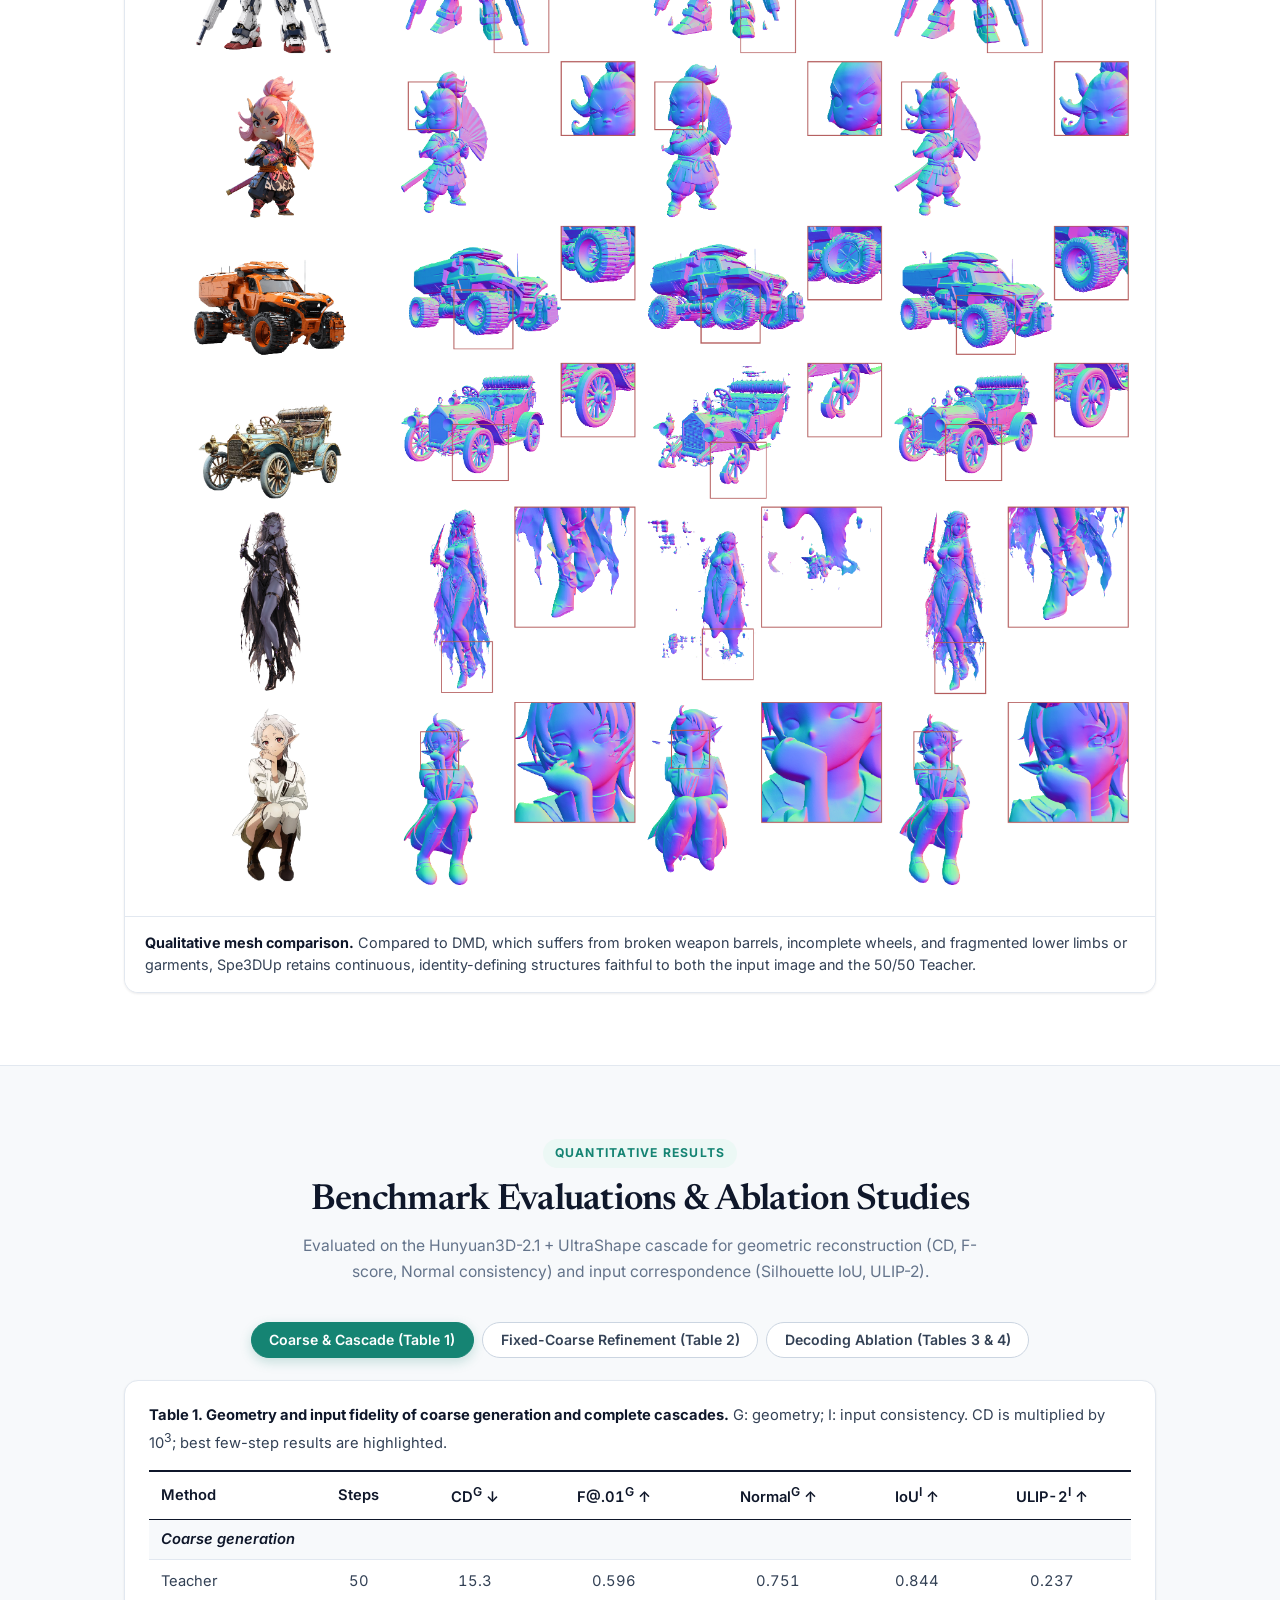
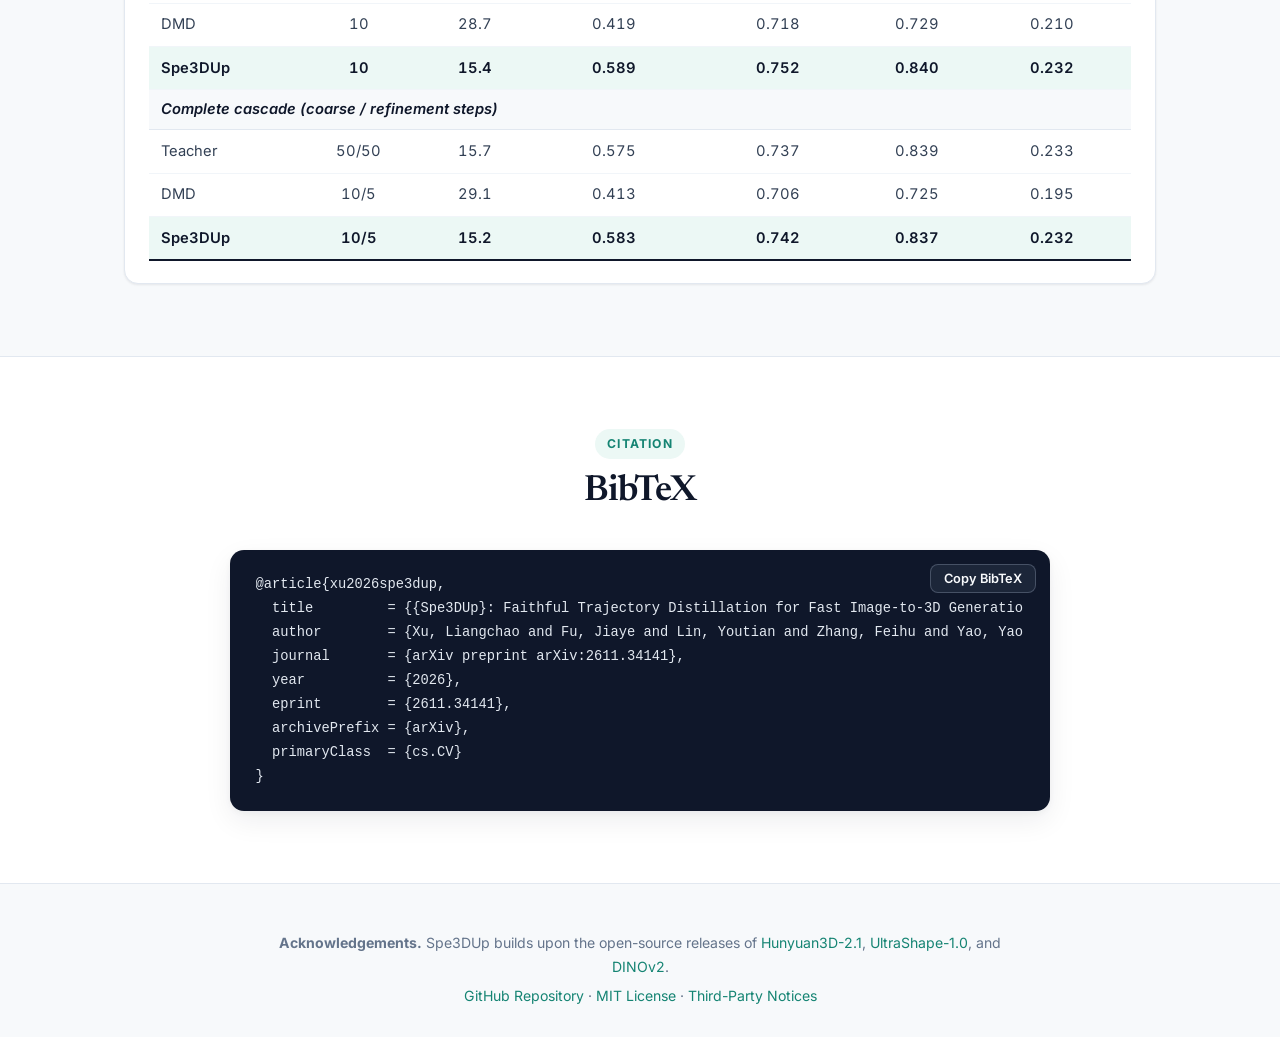
==== commit 69126ff3: "Add Spe3DUp arXiv:2611.34141 link and BibTeX to homepage and project page" ====
--- a/Spe3DUp/index.html
+++ b/Spe3DUp/index.html
@@ -98,7 +98,11 @@
       </div>
 
       <div class="action-buttons">
-        <a class="btn btn-primary" href="https://github.com/KevinXu11155/Spe3DUp" target="_blank" rel="noopener">
+        <a class="btn btn-primary" href="https://arxiv.org/abs/2611.34141" target="_blank" rel="noopener">
+          <svg viewBox="0 0 24 24" fill="none" stroke="currentColor" stroke-width="2" stroke-linecap="round" stroke-linejoin="round" aria-hidden="true"><path d="M14 2H6a2 2 0 0 0-2 2v16a2 2 0 0 0 2 2h12a2 2 0 0 0 2-2V8z"/><polyline points="14 2 14 8 20 8"/><line x1="16" y1="13" x2="8" y2="13"/><line x1="16" y1="17" x2="8" y2="17"/></svg>
+          arXiv
+        </a>
+        <a class="btn" href="https://github.com/KevinXu11155/Spe3DUp" target="_blank" rel="noopener">
           <svg viewBox="0 0 24 24" fill="currentColor" aria-hidden="true"><path d="M12 .5C5.65.5.5 5.65.5 12c0 5.08 3.29 9.39 7.86 10.91.58.11.79-.25.79-.56 0-.27-.01-1.18-.02-2.14-3.2.7-3.88-1.36-3.88-1.36-.52-1.33-1.28-1.69-1.28-1.69-1.05-.72.08-.7.08-.7 1.16.08 1.77 1.19 1.77 1.19 1.03 1.77 2.7 1.26 3.36.96.1-.75.4-1.26.73-1.55-2.55-.29-5.24-1.28-5.24-5.69 0-1.26.45-2.29 1.19-3.09-.12-.29-.52-1.46.11-3.05 0 0 .97-.31 3.18 1.18a11.08 11.08 0 0 1 5.79 0c2.21-1.49 3.18-1.18 3.18-1.18.63 1.59.23 2.76.11 3.05.74.8 1.19 1.83 1.19 3.09 0 4.42-2.7 5.39-5.27 5.68.42.36.78 1.06.78 2.14 0 1.55-.01 2.79-.01 3.17 0 .31.21.67.8.56A11.51 11.51 0 0 0 23.5 12C23.5 5.65 18.35.5 12 .5z"/></svg>
           Code
         </a>
@@ -106,10 +110,6 @@
           <svg viewBox="0 0 24 24" fill="none" stroke="currentColor" stroke-width="2" stroke-linecap="round" stroke-linejoin="round" aria-hidden="true"><path d="M3 21c3 0 7-1 7-8V5c0-1.25-.756-2.017-2-2H4c-1.25 0-2 .75-2 1.972V11c0 1.25.75 2 2 2 1 0 1 0 1 1v1c0 1-1 2-2 2s-1 .008-1 1.031V20c0 1 0 1 1 1z"/><path d="M15 21c3 0 7-1 7-8V5c0-1.25-.757-2.017-2-2h-4c-1.25 0-2 .75-2 1.972V11c0 1.25.75 2 2 2h.75c0 2.25.25 4-2.75 4v3c0 1 0 1 1 1z"/></svg>
           BibTeX
         </a>
-        <span class="btn btn-muted" title="arXiv link will be added upon posting">
-          <svg viewBox="0 0 24 24" fill="none" stroke="currentColor" stroke-width="2" stroke-linecap="round" stroke-linejoin="round" aria-hidden="true"><path d="M14 2H6a2 2 0 0 0-2 2v16a2 2 0 0 0 2 2h12a2 2 0 0 0 2-2V8z"/><polyline points="14 2 14 8 20 8"/><line x1="16" y1="13" x2="8" y2="13"/><line x1="16" y1="17" x2="8" y2="17"/></svg>
-          arXiv (Coming Soon)
-        </span>
       </div>
 
       <!-- Headline Metrics -->
@@ -518,11 +518,14 @@
       </div>
       <div class="prose bibtex-box">
         <button id="copy-bibtex" class="copy-btn" type="button">Copy BibTeX</button>
-        <pre><code id="bibtex-code">@unpublished{xu2026spe3dup,
-  title  = {{Spe3DUp}: Faithful Trajectory Distillation for Fast Image-to-3D Generation},
-  author = {Xu, Liangchao and Fu, Jiaye and Lin, Youtian and Zhang, Feihu and Yao, Yao},
-  year   = {2026},
-  note   = {Manuscript}
+        <pre><code id="bibtex-code">@article{xu2026spe3dup,
+  title         = {{Spe3DUp}: Faithful Trajectory Distillation for Fast Image-to-3D Generation},
+  author        = {Xu, Liangchao and Fu, Jiaye and Lin, Youtian and Zhang, Feihu and Yao, Yao},
+  journal       = {arXiv preprint arXiv:2611.34141},
+  year          = {2026},
+  eprint        = {2611.34141},
+  archivePrefix = {arXiv},
+  primaryClass  = {cs.CV}
 }</code></pre>
       </div>
     </div>
